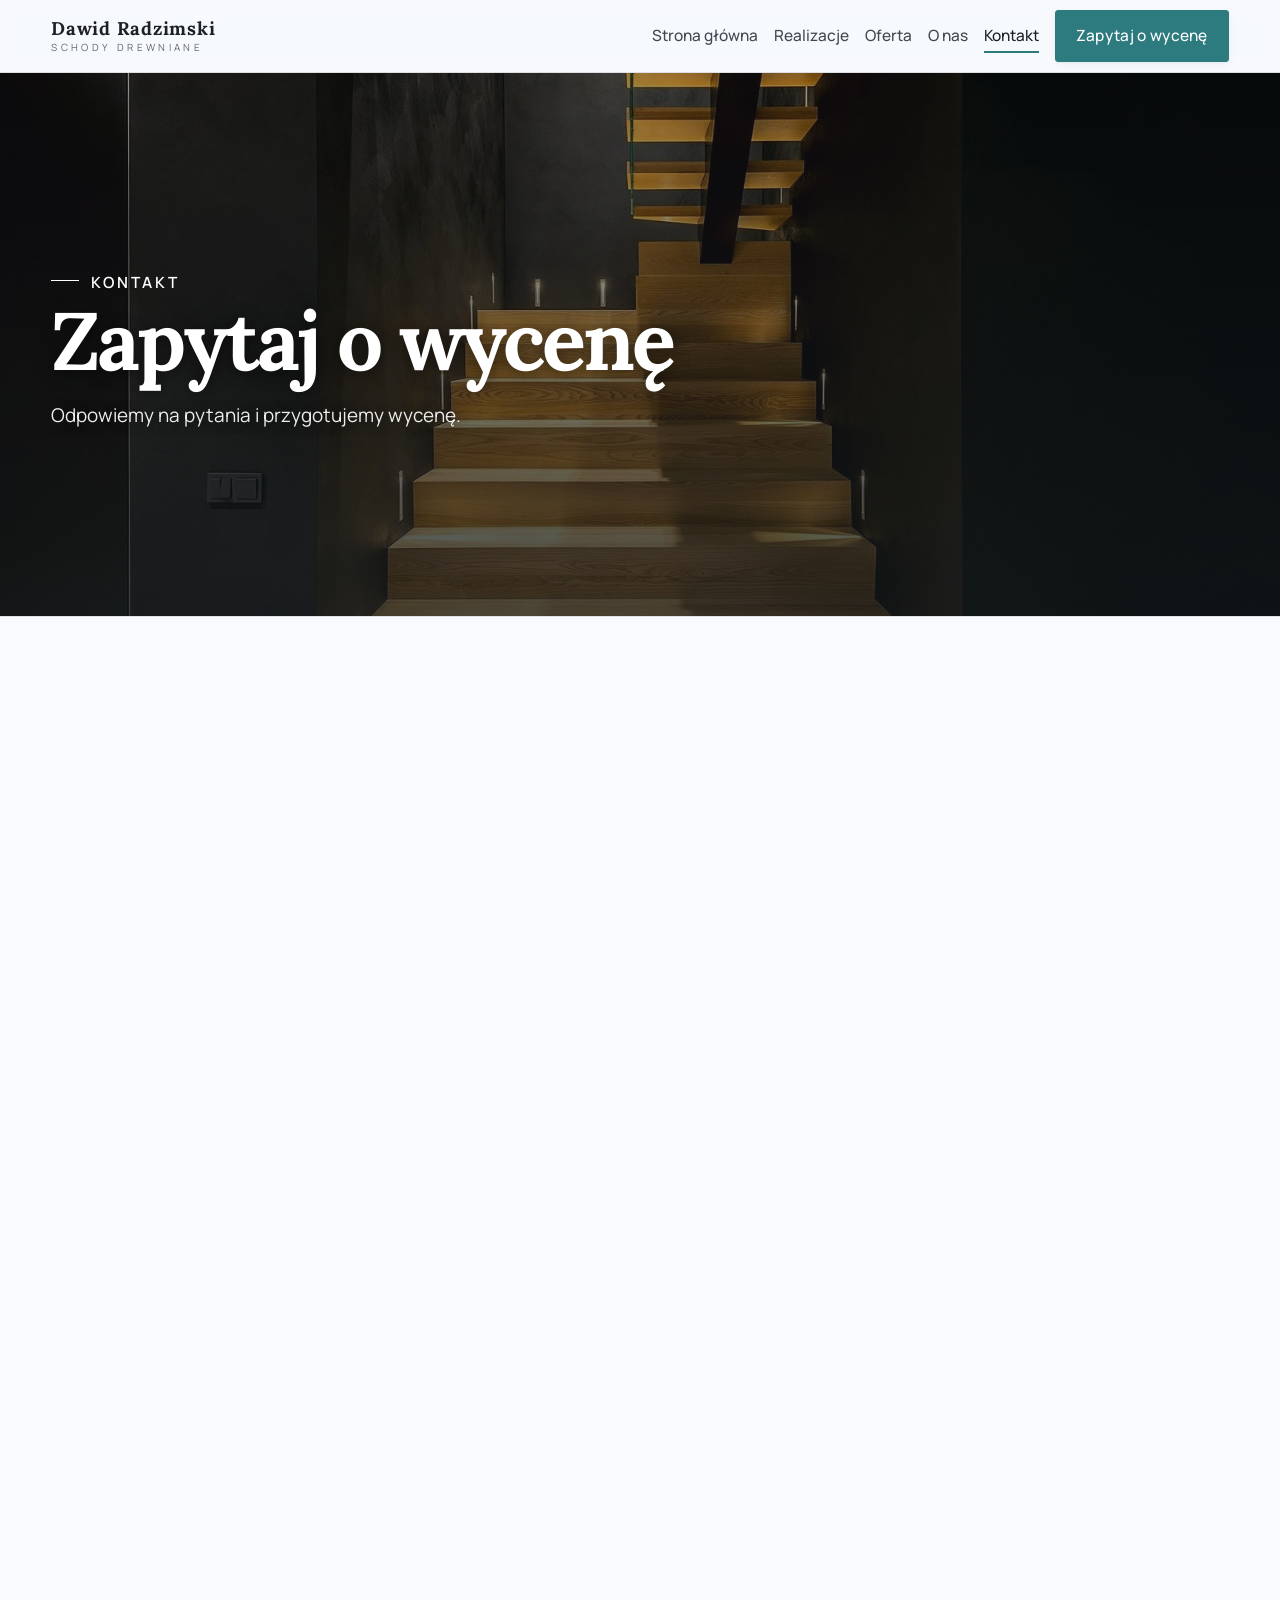
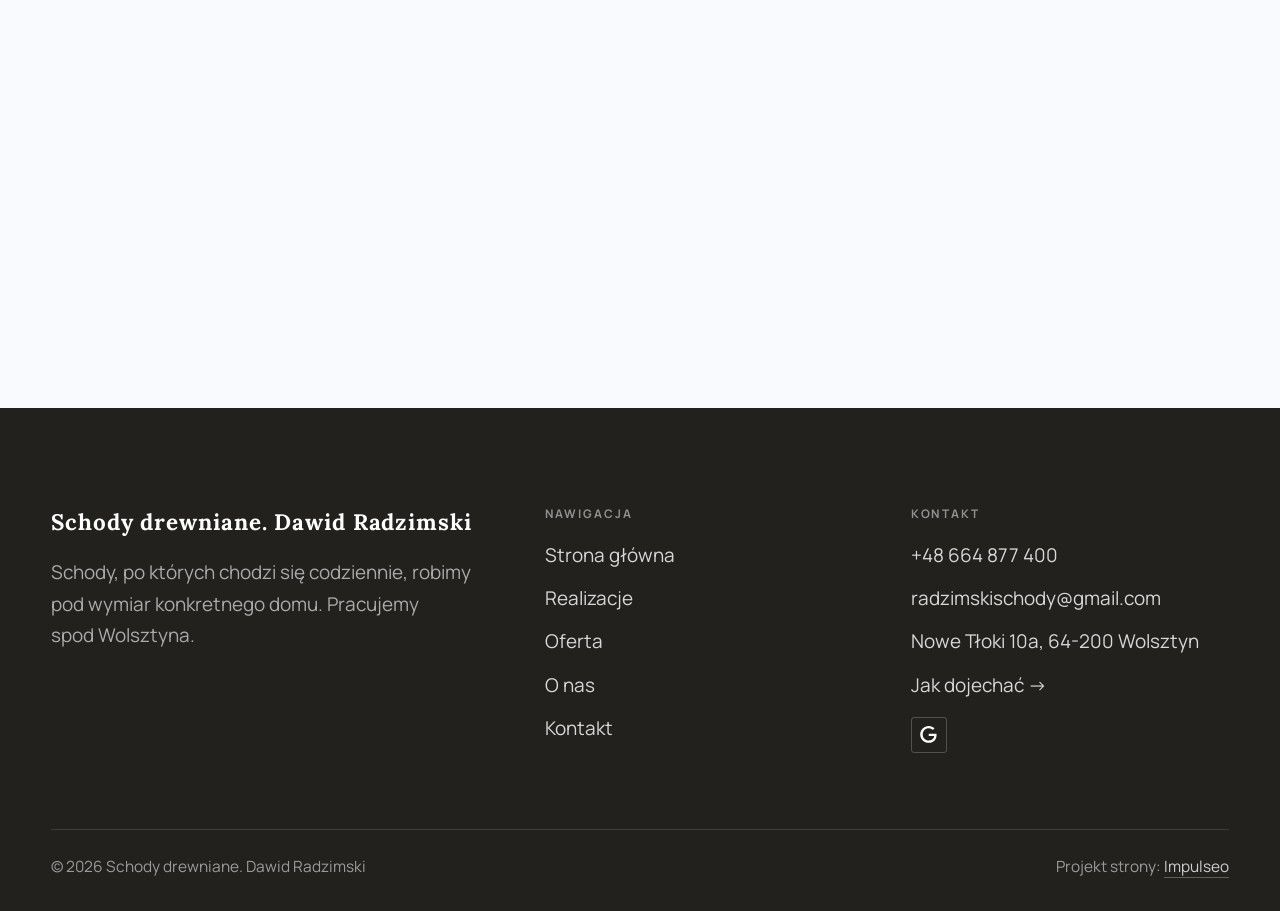
==== kontakt.html @ 31195f79 "Strona demo: schody-drewniane-dawid-radzimski" ====
<!DOCTYPE html>
<html lang="pl">
<head>
<meta charset="UTF-8">
<meta name="viewport" content="width=device-width, initial-scale=1.0">
<title>Kontakt - Schody drewniane. Dawid Radzimski</title>
<meta name="description" content="Kontakt Schody drewniane. Dawid Radzimski - Nowe Tłoki 10a, 64-200 Wolsztyn">
<link rel="canonical" href="https://kris20032.github.io/schody-drewniane-dawid-radzimski/kontakt.html">
<meta name="robots" content="noindex, nofollow">
<meta property="og:type" content="website">
<meta property="og:locale" content="pl_PL">
<meta property="og:site_name" content="Schody drewniane. Dawid Radzimski">
<meta property="og:title" content="Kontakt - Schody drewniane. Dawid Radzimski">
<meta property="og:description" content="Kontakt Schody drewniane. Dawid Radzimski - Nowe Tłoki 10a, 64-200 Wolsztyn">
<meta property="og:url" content="https://kris20032.github.io/schody-drewniane-dawid-radzimski/kontakt.html">
<meta property="og:image" content="https://kris20032.github.io/schody-drewniane-dawid-radzimski/img/og.jpg">
<meta property="og:image:width" content="1200">
<meta property="og:image:height" content="630">
<meta name="twitter:card" content="summary_large_image">
<link rel="preconnect" href="https://fonts.googleapis.com">
<link rel="preconnect" href="https://fonts.gstatic.com" crossorigin>
<link href="https://fonts.googleapis.com/css2?family=Lora:wght@500;600;700&family=Manrope:wght@400;500;600&display=swap" rel="stylesheet">
<link rel="stylesheet" href="assets/styles.css?v=4d0cce31">
</head>
<body>

<header class="nav">
  <div class="wrap nav-inner">
    <a class="brand" href="index.html"><span class="name">Dawid Radzimski</span><span class="sub">Schody drewniane</span></a>
    <nav class="nav-links">
      <a href="index.html">Strona główna</a>
      <a href="realizacje.html">Realizacje</a>
      <a href="oferta.html">Oferta</a>
      <a href="o-nas.html">O nas</a>
      <a href="kontakt.html" class="active" aria-current="page">Kontakt</a>
      <a href="kontakt.html" class="btn btn-accent">Zapytaj o wycenę</a>
    </nav>
    <button class="nav-toggle" aria-label="Menu"><span></span><span></span><span></span></button>
  </div>
</header>

<main>
<section class="pagehead">
  <img src="img/g3.jpg" alt="Schody drewniane. Dawid Radzimski - Zapytaj o wycenę" width="1600" height="1068" decoding="async">
  <div class="wrap">
    <span class="eyebrow">Kontakt</span>
    <h1>Zapytaj o wycenę</h1>
    <p>Odpowiemy na pytania i przygotujemy wycenę.</p>
  </div>
</section>
<section>
  <div class="wrap contact-grid">
    <div class="reveal">
      <span class="eyebrow">Dane kontaktowe</span>
      <h2 style="margin:var(--space-4) 0 var(--space-6)">Schody drewniane. Dawid Radzimski</h2>
      <div class="info-list">
        <div class="info-row"><div class="ic"><svg class="ico-tel" width="16" height="16" viewBox="0 0 24 24" fill="none" aria-hidden="true"><path d="M6.6 10.8a15.5 15.5 0 0 0 6.6 6.6l2.2-2.2a1 1 0 0 1 1-.24 11.4 11.4 0 0 0 3.6.58 1 1 0 0 1 1 1V20a1 1 0 0 1-1 1A17 17 0 0 1 3 4a1 1 0 0 1 1-1h3.5a1 1 0 0 1 1 1c0 1.25.2 2.46.58 3.6a1 1 0 0 1-.25 1l-2.23 2.2Z" fill="currentColor"/></svg></div><div><div class="lbl">Telefon</div><a class="val" href="tel:+48664877400">+48 664 877 400</a></div></div>
        <div class="info-row"><div class="ic"><svg class="ico-mail" width="16" height="16" viewBox="0 0 24 24" fill="none" aria-hidden="true"><rect x="3.2" y="5.5" width="17.6" height="13" rx="1.6" stroke="currentColor" stroke-width="1.6"/><path d="M4 7l8 6 8-6" stroke="currentColor" stroke-width="1.6" stroke-linecap="round" stroke-linejoin="round"/></svg></div><div><div class="lbl">E-mail</div><a class="val" href="mailto:radzimskischody@gmail.com">radzimskischody@gmail.com</a></div></div>
        <div class="info-row"><div class="ic"><svg class="ico-pin" width="16" height="16" viewBox="0 0 24 24" fill="none" aria-hidden="true"><path d="M12 21s7-6.1 7-11.5A7 7 0 0 0 5 9.5C5 14.9 12 21 12 21Z" stroke="currentColor" stroke-width="1.6" fill="none"/><circle cx="12" cy="9.5" r="2.4" fill="currentColor"/></svg></div><div><div class="lbl">Adres</div><div class="val">Nowe Tłoki 10a, 64-200 Wolsztyn</div></div></div>
      </div>
    </div>
    <div class="reveal">
      <form class="form" action="https://formsubmit.co/radzimskischody@gmail.com" method="POST">
        <input type="hidden" name="_subject" value="Zapytanie ze strony Schody drewniane. Dawid Radzimski">
        <input type="hidden" name="_captcha" value="false">
        <input type="hidden" name="_template" value="table">
        <div class="fld"><label for="name">Imię / firma</label><input id="name" name="name" type="text" placeholder="np. Jan Kowalski" required></div>
        <div class="fld"><label for="email">E-mail</label><input id="email" name="email" type="email" placeholder="adres@email.pl" required></div>
        <div class="fld"><label for="phone">Telefon</label><input id="phone" name="phone" type="tel" placeholder="+48 ..."></div>
        <div class="fld"><label for="msg">Czego dotyczy zapytanie?</label><textarea id="msg" name="message" placeholder="Napisz krótko, w czym możemy pomóc" required></textarea></div>
        <button type="submit" class="btn btn-accent" style="width:100%;justify-content:center">Wyślij zapytanie <span class="arr">→</span></button>
        <p class="note">Wiadomość trafi bezpośrednio do nas. Można też zadzwonić: +48 664 877 400.</p>
      </form>
    </div>
  </div>
</section>
<section style="padding-top:0">
  <div class="wrap reveal">
    <iframe class="map" title="Schody drewniane. Dawid Radzimski - Wolsztyn" src="https://maps.google.com/maps?q=52.133854%2C16.1582971&z=15&output=embed" loading="lazy" referrerpolicy="no-referrer-when-downgrade"></iframe>
  </div>
</section>
</main>

<footer>
  <div class="wrap">
    <div class="foot-grid">
      <div class="foot-brand">
        <div class="name">Schody drewniane. Dawid Radzimski</div>
        <p>Schody, po których chodzi się codziennie, robimy pod wymiar konkretnego domu. Pracujemy spod Wolsztyna.</p>
      </div>
      <div class="foot-col">
        <h4>Nawigacja</h4>
        <a href="index.html">Strona główna</a>
        <a href="realizacje.html">Realizacje</a>
        <a href="oferta.html">Oferta</a>
        <a href="o-nas.html">O nas</a>
        <a href="kontakt.html">Kontakt</a>
      </div>
      <div class="foot-col">
        <h4>Kontakt</h4>
        <a href="tel:+48664877400">+48 664 877 400</a>
        <a href="mailto:radzimskischody@gmail.com">radzimskischody@gmail.com</a>
        <p>Nowe Tłoki 10a, 64-200 Wolsztyn</p>
        <a href="https://www.google.com/maps?cid=7790141071055994152" target="_blank" rel="noopener">Jak dojechać →</a>
      <div class="foot-soc">
        <a class="soc" href="https://www.google.com/maps?cid=7790141071055994152" target="_blank" rel="noopener" aria-label="Google - Schody drewniane. Dawid Radzimski"><svg viewBox="0 0 24 24" aria-hidden="true" focusable="false"><path d="M12.48 10.92v3.28h7.84c-.24 1.84-.853 3.187-1.787 4.133-1.147 1.147-2.933 2.4-6.053 2.4-4.827 0-8.6-3.893-8.6-8.72s3.773-8.72 8.6-8.72c2.6 0 4.507 1.027 5.907 2.347l2.307-2.307C18.747 1.44 16.133 0 12.48 0 5.867 0 .307 5.387.307 12s5.56 12 12.173 12c3.573 0 6.267-1.173 8.373-3.36 2.16-2.16 2.84-5.213 2.84-7.667 0-.76-.053-1.467-.173-2.053H12.48z" fill="currentColor"/></svg></a>
      </div>
      </div>
    </div>
    <div class="foot-bot">
      <span>© 2026 Schody drewniane. Dawid Radzimski</span>
      <span>Projekt strony: <a class="foot-credit" href="https://impulseo.pl" target="_blank" rel="noopener">Impulseo</a></span>
    </div>
  </div>
</footer>
<div class="sticky-reserve"><a class="sr-book" href="kontakt.html">Zapytaj o wycenę</a><a class="sr-call" href="tel:+48664877400" aria-label="Zadzwoń"><svg class="ico-tel" width="16" height="16" viewBox="0 0 24 24" fill="none" aria-hidden="true"><path d="M6.6 10.8a15.5 15.5 0 0 0 6.6 6.6l2.2-2.2a1 1 0 0 1 1-.24 11.4 11.4 0 0 0 3.6.58 1 1 0 0 1 1 1V20a1 1 0 0 1-1 1A17 17 0 0 1 3 4a1 1 0 0 1 1-1h3.5a1 1 0 0 1 1 1c0 1.25.2 2.46.58 3.6a1 1 0 0 1-.25 1l-2.23 2.2Z" fill="currentColor"/></svg></a></div>
<div class="demo-wazne" data-do="2026-11-10" data-cykl="3" hidden><svg class="dw-ico" width="13" height="13" viewBox="0 0 24 24" fill="none" aria-hidden="true"><circle cx="12" cy="12" r="8.6" stroke="currentColor" stroke-width="1.8"/><path d="M12 7.2V12l3.3 2" stroke="currentColor" stroke-width="1.8" stroke-linecap="round"/></svg><span class="dw-txt"></span></div>

<script src="assets/main.js"></script>
</body>
</html>
---- assets/styles.css ----
/* ============================================================
   STOLBASZ — premium, architektoniczny B2B fit-out
   Jasna paleta, zero brązu. System wg premium-web-craft.
   Projekt strony: Impulseo (impulseo.pl)
   ============================================================ */

:root{
  /* PALETA — jasna, architektoniczna, chłodna */
  --paper:#F3F1EC;          /* główne tło */
  --paper-2:#E6E3DB;        /* sekcje alternatywne (chłodny jasny szary) */
  --paper-3:#E6E3DB;        /* delikatne wypełnienia */
  --ink:#23211E;            /* tekst główny — chłodny grafit */
  --ink-soft:#43403A;       /* nagłówki drugorzędne */
  --muted:#87837A;          /* tekst poboczny */
  --line:rgba(35,33,30,.12);/* hairline */
  --accent:#8A6B3C;         /* stonowany petrol-slate — jedyny akcent */
  --accent-d:#6E5430;
  --accent-soft:rgba(138,107,60,.10);
  --dark:#23211E;           /* sekcje ciemne (stopka/CTA) */

  /* HOVER ZDJĘĆ — JEDEN standard dla całego silnika (decyzja K. 04.08.2026, artefakt z wariantami).
     AKTUALNE (K.+Szymon 09.08.2026, wybór z artefaktu 6 wariantów): zoom 1.05 przy 1.4s -
     przy tak długim czasie mocniejszy kadr NIE skacze, tylko „oddycha". Poprzedni standard
     (1.02 / .55s z 04.08) odbierany jako dynamiczny i szybki.
     Spoczynek lekko przygaszony, ale TYLKO tam, gdzie jest mysz (@media hover:hover) —
     na telefonie zdjęcia zostają w pełnej jasności. */
  --img-zoom:1.05;                   /* K.+Szymon 09.08: wariant F z artefaktu porównawczego */
  --img-rest:brightness(.95) saturate(.99);
  --img-hot:brightness(1.06) saturate(1.05);
  --img-dur:1.4s;                    /* K.+Szymon 09.08 (wariant F): powoli = elegancko */
  --img-ease:cubic-bezier(.16,.84,.44,1);  /* miękki ogon, efekt „oddychania" */

  /* ODSTĘPY — skala 4/8 */
  --space-1:4px; --space-2:8px; --space-3:12px; --space-4:16px; --space-5:24px;
  --space-6:32px; --space-7:48px; --space-8:64px; --space-9:96px; --space-10:128px;

  /* TYPOGRAFIA — fluid clamp() (skala podbita 16.07.2026: większe, czytelniejsze litery — uwaga Adama) */
  --text-sm:clamp(.9rem,.87rem + .12vw,1rem);
  --text-base:clamp(1.08rem,1.04rem + .18vw,1.2rem);
  --text-lg:clamp(1.24rem,1.15rem + .34vw,1.44rem);
  --text-h3:clamp(1.34rem,1.22rem + .55vw,1.66rem);
  --text-h2:clamp(2.1rem,1.66rem + 2.1vw,3.1rem);
  --text-h1:clamp(2.9rem,2.1rem + 4vw,5.1rem);

  /* PROMIENIE — architektoniczne, raczej ostre */
  --r-sm:3px; --r-md:6px; --r-lg:10px;

  /* RUCH */
  --ease:cubic-bezier(.25,.46,.45,.94); --dur:.24s;

  /* CIENIE — miękkie, warstwowe */
  --sh-sm:0 1px 2px rgba(16,24,32,.04), 0 2px 8px rgba(16,24,32,.05);
  --sh-md:0 2px 6px rgba(16,24,32,.05), 0 12px 28px -8px rgba(16,24,32,.12);
  --sh-lg:0 6px 14px rgba(16,24,32,.07), 0 26px 56px -18px rgba(16,24,32,.22);

  --hairline:1px solid var(--line);

  --font-display:'Lora',serif;
  --font-body:'Manrope',sans-serif;
}

*{box-sizing:border-box;margin:0;padding:0}
html{scroll-behavior:smooth}
body{
  font-family:var(--font-body);
  font-size:var(--text-base);
  line-height:1.65;
  color:var(--ink);
  background:var(--paper);
  -webkit-font-smoothing:antialiased;
  text-rendering:optimizeLegibility;
}
img{max-width:100%;height:auto;display:block}  /* height:auto = width/height z atrybutów trzyma proporcje (TOP#12) */
a{color:inherit;text-decoration:none}

.wrap{width:min(92%,1180px);margin-inline:auto}
section{padding-block:clamp(52px,6.5vw,96px)}

h1,h2,h3{font-family:var(--font-display);font-weight:700;line-height:1.08;letter-spacing:-.02em;color:var(--ink)}
h1{font-size:var(--text-h1);letter-spacing:-.035em}
h2{font-size:var(--text-h2);letter-spacing:-.025em}
h3{font-size:var(--text-h3)}
/* MIARA — długość wiersza. WCAG 2.2 SC 1.4.8: max 80 znaków; Butterick: 45–90.
   68ch daje realnie 72–78 znaków polskiego tekstu, czyli z zapasem pod granicą.
   Wcześniej limit miał TYLKO <p> — <li>, <blockquote> i <dd> nie miały żadnego,
   i to jedyny powód, dla którego 23 bloki na dwóch oddanych stronach jadą po
   83–106 znaków w wierszu (pomiar 07.08.2026, bramka `miara`).
   ⚠️ Listy i definicje ograniczamy TYLKO bez klasy: `ul`/`ol` z klasą to u nas
   układ (siatki kafli, menu), a nie tekst ciągły — tam miarę wyznacza układ. */
/* 60ch, nie 68ch (K. 10.08): po zmianie fontów na węższe kroje (DM Sans i spółka)
   w 68ch mieściło się ~90 znaków - bramka pikselowa słusznie zgłaszała przekroczenie
   granicy 80. Pomiar na żywej przeglądarce: 60ch = 90 znaków, 53ch = ~78 znaków, czyli normę WCAG 1.4.8. */
:root{ --miara:53ch }
p{max-width:min(100%,var(--miara))}
blockquote,
ul:not([class])>li, ol:not([class])>li,
dl:not([class])>dd{max-width:min(100%,var(--miara))}

/* ⚠️ Świadomie BEZ wyjątku `.tile p,.card p,.svc p{max-width:none}`, choć nasuwa się sam:
   te akapity BYŁY już ograniczone (stare `p{max-width:65ch}`), więc „wyjątek" nie odblokowałby
   niczego nowego — tylko ROZLUŹNIŁ stan sprzed zmiany na wszystkich demach naraz.
   `figcaption` żadna z reguł wyżej nie dotyczy, więc też nie potrzebuje zwolnienia. */

/* ŁAMANIE. `balance` wyrównuje długości wierszy w nagłówku, `pretty` pilnuje ostatniego
   wiersza akapitu, żeby nie został w nim jeden wyraz. Obsługiwane od Chrome 117 /
   Safari 17.5; starsze przeglądarki po prostu ignorują tę własność.
   `text-wrap:pretty` nie występowało dotąd ANI RAZ w silniku ani w repo klientów. */
h1,h2,h3,.lead,.lede{text-wrap:balance}
p,li,blockquote,dd{text-wrap:pretty}

.eyebrow{
  font-family:var(--font-body);
  font-size:var(--text-sm);
  font-weight:600;
  letter-spacing:.18em;
  text-transform:uppercase;
  color:var(--accent);
  display:inline-flex;align-items:center;gap:var(--space-3);
}
/* flex:none + margin-top = kreska trzyma się PIERWSZEJ linii. Wcześniej align-items:center
   centrowało ją względem całego bloku i przy zawinięciu (długi kicker typu
   „…WNĘTRZ · LESZNO · OD 2019") druga linia lądowała z brzydkim wcięciem. */
.eyebrow{align-items:flex-start}
.eyebrow>*,.eyebrow{text-wrap:balance}   /* dlugi kicker lamal sie na sierote typu samo „2019" w drugiej linii */
.eyebrow::before{content:"";width:28px;height:1px;background:var(--accent);display:inline-block;flex:none;margin-top:.62em}

.muted{color:var(--muted)}
.lead{font-size:var(--text-lg);line-height:1.55;color:var(--ink-soft);max-width:50ch}

/* ---------- BUTTONS ---------- */
.btn{
  display:inline-flex;align-items:center;gap:var(--space-2);
  font-weight:600;font-size:var(--text-sm);letter-spacing:.02em;
  padding:var(--space-4) var(--space-6);
  border-radius:var(--r-sm);
  transition:transform var(--dur) var(--ease),box-shadow var(--dur) var(--ease),background var(--dur) var(--ease);
  cursor:pointer;border:1px solid transparent;
}
.btn-accent{background:var(--accent);color:#fff;box-shadow:var(--sh-sm)}
.btn-accent:hover{background:var(--accent-d);transform:translateY(-2px);box-shadow:var(--sh-md)}
.btn-accent:active{transform:translateY(0);box-shadow:var(--sh-sm)}
.btn-ghost{background:transparent;color:var(--ink);border-color:var(--line)}
.btn-ghost:hover{border-color:var(--accent);color:var(--accent);transform:translateY(-2px)}
.btn-light{background:#fff;color:var(--ink);box-shadow:var(--sh-sm)}
.btn-light:hover{transform:translateY(-2px);box-shadow:var(--sh-md)}
.btn .arr{transition:transform var(--dur) var(--ease)}
.btn:hover .arr{transform:translateX(4px)}

/* ---------- NAV ---------- */
.nav{
  position:sticky;top:0;z-index:50;
  background:color-mix(in srgb,var(--paper) 88%,transparent);
  backdrop-filter:saturate(140%) blur(10px);
  border-bottom:var(--hairline);
}
.nav-inner{display:flex;align-items:center;justify-content:space-between;gap:var(--space-5);height:72px}
/* ANTY-NACHODZENIE (K. 05.08.2026): długa nazwa firmy + przycisk z pełnym numerem nie mieściły się w pasku
   i flex ściskał linki PONIŻEJ ich treści - "Kontakt" wchodził na ramkę "Zadzwoń +48 ...". Teraz ustępuje
   nazwa marki (skrót wielokropkiem), a menu i przycisk nigdy się nie kurczą ani nie zachodzą na siebie. */
.brand{display:flex;flex-direction:column;line-height:1;min-width:0;flex:0 1 auto}
.brand .name{font-family:var(--font-display);font-weight:800;font-size:1.35rem;letter-spacing:.04em;white-space:nowrap;overflow:hidden;text-overflow:ellipsis}
.brand .sub{font-size:.62rem;letter-spacing:.34em;text-transform:uppercase;color:var(--muted);margin-top:5px;white-space:nowrap;overflow:hidden;text-overflow:ellipsis}
.nav-links{display:flex;align-items:center;gap:var(--space-6);flex:0 0 auto}
.nav-links a{font-size:var(--text-sm);font-weight:500;color:var(--ink-soft);position:relative;padding-block:4px;white-space:nowrap;transition:color var(--dur) var(--ease)}
.nav-links a::after{content:"";position:absolute;left:0;bottom:0;width:0;height:1.5px;background:var(--accent);transition:width var(--dur) var(--ease)}
.nav-links a:hover,.nav-links a.active{color:var(--ink)}
.nav-links a:hover::after,.nav-links a.active::after{width:100%}
.nav-links .btn{padding:var(--space-2) var(--space-5)}
/* przyciski w nav: właściwy kolor (przebij .nav-links a) + bez podkreślenia */
.nav-links a.btn-accent{color:#fff}
.nav-links a.btn-ghost,.nav-links a.btn-light{color:var(--ink)}
/* CTA w pasku: NIE podkreślenie spod linków menu, ale ten sam przelatujący błysk,
   co na wszystkich innych przyciskach (zgłoszenie K. 13.08.2026 - „na hero jest efekt
   światła przechodzącego przez przycisk, na navbarze go nie ma, a mają być identyczne").
   Reguła `.nav-links a::after` jest silniejsza od `.btn::after`, więc trzeba jej
   geometrię wyzerować i wpisać połysk z nazwy - samo `display:none` gasiło efekt. */
.nav-links a.btn::after{
  display:block;content:"";position:absolute;inset:0;z-index:-1;pointer-events:none;
  width:auto;height:auto;border-radius:inherit;   /* kasuje geometrię podkreślenia (width:0;height:1.5px) */
  background:linear-gradient(100deg,transparent 32%,rgba(255,255,255,.20) 50%,transparent 68%);
  translate:-120% 0}
@media (prefers-reduced-motion:no-preference){
  .nav-links a.btn:hover::after{translate:120% 0;transition:translate .75s var(--mt-ease,cubic-bezier(.16,.84,.44,1))}
}
.nav-toggle{display:none;background:none;border:none;cursor:pointer;flex-direction:column;gap:5px;padding:8px}
.nav-toggle span{width:24px;height:2px;background:var(--ink);transition:var(--dur)}
/* Ciasny zakres MIĘDZY menu mobilnym a pełnym pulpitem: zbijamy odstępy i nazwę marki,
   żeby wszystko zmieściło się naturalnie, zanim w ogóle dojdzie do skracania wielokropkiem. */
@media(max-width:1280px) and (min-width:921px){
  .nav-links{gap:var(--space-4)}
  .nav-links .btn{padding:var(--space-2) var(--space-4)}
  .brand .name{font-size:1.15rem}
}

/* ---------- HERO (split) ---------- */
.hero{position:relative;overflow:hidden;border-bottom:var(--hairline)}
.hero-grid{display:grid;grid-template-columns:1.05fr .95fr;gap:clamp(24px,4vw,60px);align-items:center;
  padding-block:clamp(36px,4.5vw,64px)}
.hero-copy .eyebrow{margin-bottom:var(--space-5)}
.hero-copy h1{margin-bottom:var(--space-5)}
.hero-copy .lead{margin-bottom:var(--space-7)}
.hero-actions{display:flex;flex-wrap:wrap;gap:var(--space-4)}
.hero-art{position:relative;aspect-ratio:4/3;border-radius:var(--r-lg);overflow:hidden;box-shadow:var(--sh-lg)}
.hero-art img{width:100%;height:100%;object-fit:cover}
.hero-art::after{content:"";position:absolute;inset:0;background:linear-gradient(180deg,transparent 55%,rgba(18,24,28,.28))}
.hero-badge{position:absolute;left:var(--space-5);bottom:var(--space-5);z-index:2;
  background:rgba(252,252,251,.94);backdrop-filter:blur(4px);
  border-radius:var(--r-md);padding:var(--space-4) var(--space-5);box-shadow:var(--sh-md);max-width:78%}
.hero-badge strong{display:block;font-family:var(--font-display);font-size:1rem;letter-spacing:-.01em}
.hero-badge span{font-size:var(--text-sm);color:var(--muted)}

/* ---------- HERO duży / kinowy (strona główna) ---------- */
.hero-cine{position:relative;min-height:clamp(560px,82vh,840px);min-height:clamp(560px,82svh,840px);display:flex;align-items:center;overflow:hidden;border-bottom:var(--hairline)}
.hero-cine>img{position:absolute;inset:0;width:100%;height:100%;object-fit:cover;z-index:0}
.hero-cine::after{content:"";position:absolute;inset:0;z-index:1;
  background:linear-gradient(95deg,rgba(13,18,23,.86) 0%,rgba(13,18,23,.64) 32%,rgba(13,18,23,.24) 62%,rgba(13,18,23,.04) 100%)}
.hero-cine .wrap{position:relative;z-index:2;padding-block:var(--space-8)}
.hero-cine .hero-copy{max-width:660px}
.hero-cine .eyebrow{color:#fff;margin-bottom:var(--space-5)}
.hero-cine .eyebrow::before{background:#fff}
.hero-cine h1{color:#fff;margin-bottom:var(--space-5);font-size:clamp(2.9rem,2rem + 4.4vw,5.2rem);text-wrap:balance}
.hero-cine .lead{color:rgba(255,255,255,.92);max-width:48ch;margin-bottom:var(--space-7)}
.hero-cine .hero-actions{display:flex;flex-wrap:wrap;gap:var(--space-4)}
/* NISKIE OKNO (laptop z dokiem i paskami przeglądarki ma ~700-780 px wysokości widoku):
   H1 do 5.2rem + długi lead nie mieściły się i przyciski wypadały POD krawędź ekranu -
   klient widział stronę bez ani jednego CTA. Skalujemy w dół, zamiast przycinać treść. */
@media(min-width:821px) and (max-height:820px){
  .hero-cine{min-height:clamp(520px,94svh,780px)}
  .hero-cine .wrap{padding-block:var(--space-6)}
  .hero-cine h1{font-size:clamp(2.2rem,1.5rem + 2.6vw,3.6rem);margin-bottom:var(--space-4)}
  .hero-cine .eyebrow{margin-bottom:var(--space-4)}
  .hero-cine .lead{margin-bottom:var(--space-5);max-width:44ch}
}
@media(max-width:680px){
  .hero-cine{min-height:clamp(520px,76vh,640px);min-height:clamp(520px,76svh,640px);align-items:flex-end}
  .hero-cine::after{background:linear-gradient(0deg,rgba(13,18,23,.9) 6%,rgba(13,18,23,.45) 55%,rgba(13,18,23,.25) 100%)}
  .hero-cine .wrap{padding-bottom:var(--space-9)}
  /* TELEFON (~90% oglądających): lead potrafił zająć 8 linii i zepchnąć CTA poza pierwszy ekran.
     Zwężamy interlinię i skalę - treści nie ucinamy, bo to ona sprzedaje. */
  .hero-cine .lead{font-size:.98rem;line-height:1.5;margin-bottom:var(--space-5)}
  .hero-cine .eyebrow{font-size:.72rem;letter-spacing:.13em;margin-bottom:var(--space-4)}
  .hero-cine .eyebrow::before{width:20px}
  .hero-cine h1{margin-bottom:var(--space-4)}
}

/* full-bleed hero variant (podstrony) */
.pagehead{position:relative;min-height:46vh;min-height:46svh;display:flex;align-items:flex-end;overflow:hidden;border-bottom:var(--hairline)}
.pagehead img{position:absolute;inset:0;width:100%;height:100%;object-fit:cover}
/* 10.08.2026 (decyzja K.): mocniejsze przyciemnienie + cień pod tekstem. Bramka mierzyła na
   nagłówkach podstron 3,38-3,43:1 przy wymaganych 4,5 — jasne zdjęcie (hala, śnieg, niebo)
   podchodziło pod biały tekst. Zdjęcia klientów są różne, więc kontrast musi dawać WARSTWA,
   a nie szczęśliwy dobór kadru. */
.pagehead::after{content:"";position:absolute;inset:0;background:linear-gradient(180deg,rgba(18,24,28,.40),rgba(18,24,28,.76))}
.pagehead .wrap{position:relative;z-index:2;padding-block:var(--space-9);color:#fff}
.pagehead h1{color:#fff;max-width:18ch;text-shadow:0 2px 16px rgba(0,0,0,.55)}
.pagehead .eyebrow{color:#fff}
.pagehead .eyebrow::before{background:#fff}
.pagehead p{color:rgba(255,255,255,.92);margin-top:var(--space-4);max-width:54ch;text-shadow:0 1px 12px rgba(0,0,0,.5)}

/* ---------- STRIP (pasek skrótów / liczby) ---------- */
.strip{background:var(--dark);color:#fff}
/* PASEK HASEŁ — standard 04.08.2026 (decyzja K.): 5 haseł w JEDNYM rzędzie, tekst WYŚRODKOWANY,
   węższe marginesy boczne niż reszta strony (pasek ma iść szerzej), równe wysokości kolumn. */
.strip .wrap{width:min(96%,1440px);display:grid;grid-template-columns:repeat(5,1fr);
  gap:var(--space-5);padding-block:var(--space-7);align-items:stretch}
.strip .item .k{font-family:var(--font-display);font-size:clamp(1.05rem,.82rem + .85vw,1.55rem);
  font-weight:800;letter-spacing:-.02em;color:#fff;line-height:1.18;text-wrap:balance}
.strip .item .v{font-size:var(--text-sm);color:rgba(255,255,255,.66);margin-top:var(--space-2);line-height:1.4}
.strip .item{border-left:2px solid var(--accent);padding-inline:var(--space-4);
  text-align:center;display:flex;flex-direction:column;justify-content:center}
/* liczba kolumn = liczba haseł, żeby ostatnie nie zostawało samo w drugim rzędzie.
   Klasę n-N nadaje multipage.py; domyślnie (bez klasy) pasek jest 5-kolumnowy. */
.strip.n-2 .wrap{grid-template-columns:repeat(2,1fr)}
.strip.n-3 .wrap{grid-template-columns:repeat(3,1fr)}
.strip.n-4 .wrap{grid-template-columns:repeat(4,1fr);gap:var(--space-6)}
.strip.n-4 .item .k{font-size:clamp(1.3rem,1rem + 1.1vw,2rem)}
.strip.n-6 .wrap{grid-template-columns:repeat(6,1fr);gap:var(--space-4)}
.strip.n-6 .item .k{font-size:clamp(.98rem,.8rem + .7vw,1.35rem)}
/* równe łamanie: zamiast "długa linia + jedno słowo" obie linie zbliżonej długości */
.strip .item .k{text-wrap:balance}

/* ---------- SECTION HEAD ---------- */
.head{max-width:48rem;margin-bottom:var(--space-8)}
.head.center{margin-inline:auto;text-align:center}
.head .eyebrow{margin-bottom:var(--space-4)}
.head h2{margin-bottom:var(--space-4)}
.head p{color:var(--muted);font-size:var(--text-lg);line-height:1.55}
.head.center p{margin-inline:auto}

/* ---------- INTRO SPLIT ---------- */
.split{display:grid;grid-template-columns:.92fr 1.08fr;gap:clamp(28px,5vw,80px);align-items:center}
.split.rev{grid-template-columns:1.08fr .92fr}
.split.rev .split-art{order:-1}
.split-art{position:relative;aspect-ratio:5/4;border-radius:var(--r-lg);overflow:hidden;box-shadow:var(--sh-lg)}
.split-art img{width:100%;height:100%;object-fit:cover}
.split-copy h2{margin-bottom:var(--space-5)}
.split-copy p+p{margin-top:var(--space-4)}
.split-copy .btn{margin-top:var(--space-6)}

/* ---------- SERVICES (zakres) ---------- */
.svc-grid{display:grid;grid-template-columns:repeat(auto-fit,minmax(280px,1fr));gap:var(--space-5)}
.svc{background:#fff;border:var(--hairline);border-radius:var(--r-md);padding:var(--space-7) var(--space-6);
  transition:transform var(--dur) var(--ease),box-shadow var(--dur) var(--ease),border-color var(--dur) var(--ease);
  position:relative;overflow:hidden}
.svc::before{content:"";position:absolute;left:0;top:0;width:3px;height:0;background:var(--accent);transition:height var(--dur) var(--ease)}
.svc:hover{transform:translateY(-4px);box-shadow:var(--sh-md);border-color:transparent}
.svc:hover::before{height:100%}
.svc .ic{font-family:var(--font-display);font-size:.8rem;font-weight:700;letter-spacing:.12em;color:var(--accent);margin-bottom:var(--space-4)}
.svc h3{margin-bottom:var(--space-3);font-size:1.22rem}
.svc p{color:var(--muted);font-size:var(--text-base);line-height:1.6}

/* big detailed service rows */
.svc-row{display:grid;grid-template-columns:.8fr 1.2fr;gap:clamp(20px,4vw,60px);align-items:center;padding-block:var(--space-8)}
.svc-row+.svc-row{border-top:var(--hairline)}
.svc-row.rev{grid-template-columns:1.2fr .8fr}
/* Naprzemienny układ wierszy oferty: co drugi wiersz ma zdjęcie po PRAWEJ.
   Było `order:-1` — martwy kod, bo zdjęcie i tak jest pierwszym dzieckiem w HTML,
   więc wszystkie wiersze wyglądały identycznie (zdjęcie zawsze z lewej), a `rev`
   zmieniało tylko szerokość kolumn. Znalezione 29.07.2026 przy różnicowaniu kierunków
   animacji (pomiar pozycji: art.mid 390/502 przy row.mid 756 — zawsze lewa strona). */
.svc-row.rev .svc-row-art{order:2}
.svc-row-art{aspect-ratio:4/3;border-radius:var(--r-md);overflow:hidden;box-shadow:var(--sh-md)}
.svc-row-art img{width:100%;height:100%;object-fit:cover}
.svc-row h3{font-size:1.5rem;margin-bottom:var(--space-4)}
.svc-row .num{font-family:var(--font-display);font-size:.85rem;font-weight:700;letter-spacing:.14em;color:var(--accent);display:block;margin-bottom:var(--space-3)}
.svc-row ul{list-style:none;margin-top:var(--space-4);display:flex;flex-direction:column;gap:var(--space-2)}
.svc-row li{position:relative;padding-left:var(--space-5);color:var(--muted);font-size:var(--text-base)}
.svc-row li::before{content:"";position:absolute;left:0;top:.62em;width:8px;height:1px;background:var(--accent)}

/* ---------- GALLERY (realizacje) ---------- */
.gallery{display:grid;grid-template-columns:repeat(12,1fr);gap:var(--space-4);grid-auto-rows:200px}
/* GALERIA MASONRY — pionowe zdjęcia (portrety beauty/wellness) bez przycinania: kolumny, height auto */
.gallery-masonry{column-count:3;column-gap:var(--space-4)}
@media(max-width:900px){.gallery-masonry{column-count:2}}
@media(max-width:560px){.gallery-masonry{column-count:1}}
.gallery-masonry .m-tile{break-inside:avoid;margin:0 0 var(--space-4);padding:0;position:relative;overflow:hidden;border-radius:var(--r-md);border:1px solid var(--line)}
.gallery-masonry .m-tile img{width:100%;height:auto;display:block}
.gallery-masonry .m-tile .cap{position:absolute;left:0;right:0;bottom:0;padding:var(--space-4);color:#fff;background:linear-gradient(0deg,rgba(0,0,0,.55),transparent);font-size:var(--text-sm)}
.gallery-masonry .m-tile .cap small{display:block;font-weight:400;opacity:.78;letter-spacing:.04em;text-transform:uppercase;font-size:.66rem;margin-top:3px}
.tile{position:relative;overflow:hidden;border-radius:var(--r-md);box-shadow:var(--sh-sm);
  transition:transform var(--dur) var(--ease),box-shadow var(--dur) var(--ease)}
.tile img{width:100%;height:100%;object-fit:cover;
  transition:transform var(--img-dur) var(--img-ease),filter var(--img-dur) var(--img-ease)}
.tile:hover{box-shadow:var(--sh-md)}
.tile .cap{position:absolute;left:0;right:0;bottom:0;padding:var(--space-5) var(--space-4) var(--space-4);
  /* mocniejszy spad + cien pod tekstem: na JASNYCH zdjeciach klienta (biale fronty, sciany)
     slaby gradient dawal kontrast ~1.5:1 zamiast wymaganych 3.6:1 (bramka wygladu, 10.08.2026) */
  background:linear-gradient(transparent 10%,rgba(18,24,28,.55) 40%,rgba(18,24,28,.88) 68%,rgba(18,24,28,.99));color:#fff;
  text-shadow:0 1px 2px rgba(0,0,0,.85),0 2px 10px rgba(0,0,0,.55);
  font-size:var(--text-sm);font-weight:600;letter-spacing:.01em;
  opacity:0;transform:translateY(8px);transition:var(--dur) var(--ease)}
.tile:hover .cap{opacity:1;transform:translateY(0)}
.tile .cap small{display:block;font-weight:400;opacity:.78;letter-spacing:.04em;text-transform:uppercase;font-size:.66rem;margin-top:3px}
/* bento spans */
.t-wide{grid-column:span 6}
.t-tall{grid-column:span 6;grid-row:span 2}
.t-std{grid-column:span 6}
.t-third{grid-column:span 4}
.t-two3{grid-column:span 8}

/* ---------- TRUST / WIARYGODNOŚĆ ---------- */
.trust{background:var(--paper-2)}
.trust-grid{display:grid;grid-template-columns:repeat(auto-fit,minmax(240px,1fr));gap:var(--space-5);margin-top:var(--space-7)}
.trust-card{background:#fff;border-radius:var(--r-md);padding:var(--space-7) var(--space-6);box-shadow:var(--sh-sm);border-top:3px solid var(--accent)}
.trust-card .big{font-family:var(--font-display);font-size:clamp(1.8rem,1.3rem + 1.6vw,2.6rem);font-weight:800;letter-spacing:-.02em;color:var(--ink);line-height:1}
.trust-card h3{font-size:1.12rem;margin:var(--space-3) 0 var(--space-2)}
.trust-card p{color:var(--muted);font-size:var(--text-base);line-height:1.55}

/* ---------- CTA band ---------- */
.cta{background:var(--dark);color:#fff;position:relative;overflow:hidden}
/* telefon w CTA: na ciemnym tle biały (domyślnie), rodziny z JASNYM tłem CTA
   nadpisują to u siebie - wcześniej kolor siedział w stylu inline i wygrywał z rodziną. */
.cta .btn-ghost-cta{color:#fff;border-color:rgba(255,255,255,.3)}
.cta .wrap{display:grid;grid-template-columns:1.4fr .6fr;gap:var(--space-7);align-items:center;position:relative;z-index:2}
.cta h2{color:#fff;max-width:20ch}
.cta p{color:rgba(255,255,255,.74);margin-top:var(--space-4)}
.cta-actions{display:flex;flex-direction:column;gap:var(--space-3);align-items:flex-start}
.cta::before{content:"";position:absolute;right:-80px;top:-80px;width:360px;height:360px;border-radius:50%;
  background:radial-gradient(circle,var(--accent-soft),transparent 70%)}

/* ---------- CONTACT ---------- */
.contact-grid{display:grid;grid-template-columns:.85fr 1.15fr;gap:clamp(28px,4vw,56px);align-items:start}
.info-list{display:flex;flex-direction:column;gap:var(--space-2)}
.info-row{display:flex;gap:var(--space-4);align-items:flex-start;padding-block:var(--space-4);border-bottom:var(--hairline)}
.info-row .ic{flex:none;width:42px;height:42px;display:grid;place-items:center;border-radius:50%;
  background:var(--accent-soft);color:var(--accent);font-size:1.05rem}
.info-row .lbl{font-size:.72rem;letter-spacing:.14em;text-transform:uppercase;color:var(--muted)}
.info-row .val{font-weight:600;font-size:var(--text-base);margin-top:2px}
.info-row a.val:hover{color:var(--accent)}
.map{border:none;border-radius:var(--r-lg);box-shadow:var(--sh-md);width:100%;height:100%;min-height:380px;filter:grayscale(.2) contrast(1.02)}
.form{background:#fff;border:var(--hairline);border-radius:var(--r-lg);padding:clamp(24px,3vw,40px);box-shadow:var(--sh-sm)}
.form .fld{margin-bottom:var(--space-5)}
.form label{display:block;font-size:var(--text-sm);font-weight:600;margin-bottom:var(--space-2)}
.form input,.form textarea{width:100%;font-family:inherit;font-size:var(--text-base);color:var(--ink);
  padding:var(--space-4);border:var(--hairline);border-radius:var(--r-sm);background:var(--paper);transition:border-color var(--dur)}
.form input:focus,.form textarea:focus{outline:none;border-color:var(--accent);background:#fff}
.form textarea{resize:vertical;min-height:120px}
.form .note{font-size:var(--text-sm);color:var(--muted);margin-top:var(--space-3)}

/* ---------- FOOTER ---------- */
footer{background:var(--dark);color:#fff;padding-block:var(--space-9) var(--space-6)}
.foot-grid{display:grid;grid-template-columns:1.4fr 1fr 1fr;gap:var(--space-7);margin-bottom:var(--space-8)}
.foot-brand .name{font-family:var(--font-display);font-weight:800;font-size:1.4rem;letter-spacing:.04em}
.foot-brand p{color:rgba(255,255,255,.62);margin-top:var(--space-4);font-size:var(--text-base);max-width:38ch}
.foot-col h4{font-size:.74rem;letter-spacing:.16em;text-transform:uppercase;color:rgba(255,255,255,.5);margin-bottom:var(--space-4)}
.foot-col a,.foot-col p{display:block;color:rgba(255,255,255,.82);font-size:var(--text-base);margin-bottom:var(--space-3)}
.foot-col a:hover{color:#fff}
.foot-bot{border-top:1px solid rgba(255,255,255,.12);padding-top:var(--space-5);display:flex;justify-content:space-between;flex-wrap:wrap;gap:var(--space-3);
  font-size:var(--text-sm);color:rgba(255,255,255,.55)}
.foot-bot a:hover{color:#fff}
/* Podpis w stopce = klikalny link do impulseo.pl (31.07.2026). Ma być WIDOCZNIE klikalny,
   ale nie krzyczeć - stąd sam kolor jaśniejszy + delikatne podkreślenie na najeździe. */
.foot-bot a.foot-credit{color:rgba(255,255,255,.78);text-decoration:none;border-bottom:1px solid rgba(255,255,255,.28)}
.foot-bot a.foot-credit:hover{color:#fff;border-bottom-color:#fff}

/* ---------- REVEAL ---------- */
.reveal{opacity:0;transform:translateY(22px);transition:opacity .6s var(--ease),transform .6s var(--ease)}
.reveal.in{opacity:1;transform:none}

/* ---------- RESPONSIVE ---------- */
@media(max-width:920px){
  .hero-grid,.split,.split.rev,.svc-row,.svc-row.rev,.cta .wrap,.contact-grid,.foot-grid{grid-template-columns:1fr}
  .split.rev .split-art,.svc-row.rev .svc-row-art{order:0}
  .hero-art{aspect-ratio:16/10;max-height:420px}
  .strip .wrap,.strip.n-2 .wrap,.strip.n-3 .wrap,.strip.n-4 .wrap,.strip.n-6 .wrap{grid-template-columns:repeat(2,1fr);gap:var(--space-6)}
  .strip .item .k,.strip.n-6 .item .k{font-size:clamp(1.3rem,1.1rem + 1vw,2rem)}
  .gallery{grid-auto-rows:180px}
  .t-wide,.t-tall,.t-std,.t-third,.t-two3{grid-column:span 6}
  .t-tall{grid-row:span 1}
  .cta-actions{flex-direction:row;flex-wrap:wrap}
  .foot-grid{gap:var(--space-6)}
}
@media(max-width:680px){
  .nav-links{position:fixed;inset:72px 0 auto 0;background:var(--paper);flex-direction:column;align-items:stretch;
    gap:0;padding:var(--space-4) 6%;border-bottom:var(--hairline);box-shadow:var(--sh-md);
    transform:translateY(-120%);transition:transform var(--dur) var(--ease)}
  .nav-links.open{transform:translateY(0)}
  .nav-links a{padding-block:var(--space-4);border-bottom:var(--hairline)}
  .nav-links .btn{margin-top:var(--space-3);justify-content:center}
  .nav-toggle{display:flex}
  .strip .wrap,.strip.n-2 .wrap,.strip.n-3 .wrap,.strip.n-4 .wrap,.strip.n-6 .wrap{grid-template-columns:1fr}
  .gallery{grid-template-columns:repeat(6,1fr)}
  .foot-grid{grid-template-columns:1fr}
}
@media(prefers-reduced-motion:reduce){
  /* audyt 09.08 TOP#14: samo skrócenie duration przy animacji INFINITE = stroboskop
     (pętla .01ms miga ekranem); iteration-count:1 gasi pętlę naprawdę. Pseudoelementy
     też - tła hero (gastro/studio) animują ::before/img, blanket na * ich nie łapał. */
  *,*::before,*::after{animation-duration:.01ms!important;animation-iteration-count:1!important;animation-delay:0s!important;transition:none!important}
  .reveal{opacity:1!important;transform:none!important}
  html{scroll-behavior:auto}
}

/* ============================================================
   PREMIUM LAYER — destylat deep-researchu branż (anty-AI, spokój).
   Zmienne STOLBASZ (--accent/--ink/--paper/--line/--dark). Ruch ledwo
   zauważalny, krzywa cubic-bezier(.16,.84,.44,1); prefers-reduced-motion
   pokryte blanketem wyżej. Karty hairline zamiast cieni = #1 sygnał „nie-AI".
   ============================================================ */

/* więcej oddechu między sekcjami (liderzy: 110-130px) */
section{padding-block:clamp(64px,8vw,128px)}

/* 1) Aksamitny reveal — dłuższa, miękka krzywa zamiast „skoku" */
.reveal{transition:opacity .9s cubic-bezier(.16,.84,.44,1),transform .9s cubic-bezier(.16,.84,.44,1);will-change:opacity,transform}
/* stagger TYLKO w galerii (tam pozycja = porządek dzieci) */
.gallery .reveal:nth-child(2){transition-delay:.07s}
.gallery .reveal:nth-child(3){transition-delay:.14s}
.gallery .reveal:nth-child(4){transition-delay:.21s}
.gallery .reveal:nth-child(5){transition-delay:.28s}
.gallery .reveal:nth-child(6){transition-delay:.35s}

/* 2) Hero STATYCZNY na .hero-cine — Ken Burns CAŁKIEM WYŁĄCZONY 26.06 (3. zgłoszenie Szymona).
   GENEZA: animowanie scale na <img> hero z teksturami (cegły/framugi) re-samplinguje obraz
   klatka po klatce → na części ekranów drobne drganie/shimmer = „heroshot się trzęsie".
   translateY usunięto wcześniej, scale-only + will-change/GPU NIE wystarczyły do GWARANCJI gładkości.
   Krzysztof zażądał pewności („make sure, że błąd się nie pojawi") > efekt. Zero animacji = 0% drgania.
   Delikatny zoom zostaje TYLKO w pełnoekranowych hero gastro/studio (hg-bg/hs-bg — tło, inny
   mechanizm, chwalone, nigdy nie zgłaszane). NIE wracać do KB na .hero-cine bez realnego testu
   na sprzęcie klienta — to ryzyko regresji „trzęsienia”. */
/* BEZPIECZNY "wow" na hero = jednorazowy FADE-IN (opacity), nie zoom.
   opacity nie dotyka bitmapy → gładkie na KAŻDYM zdjęciu/ekranie/GPU, zero ryzyka migotania.
   Geometryczny ruch (scale/translate) na .hero-cine jest ZAKAZANY (bramka pilnuje). */
@keyframes heroFade{from{opacity:0}to{opacity:1}}
.hero-cine>img{transform:none;animation:heroFade 1.1s ease-out both}

/* 3) Akcentowy hairline pod nagłówkiem sekcji, który „rysuje się" przy wejściu */
.head h2{position:relative;padding-bottom:18px}
.head h2::after{content:"";position:absolute;left:0;bottom:0;height:1px;width:0;background:var(--accent);transition:width 1s cubic-bezier(.16,.84,.44,1) .15s}
.head.center h2::after{left:50%;transform:translateX(-50%)}
.head.reveal.in h2::after,.head.center.reveal.in h2::after{width:54px}

/* 4) Karty HAIRLINE zamiast cieni/zaokrągleń (najmocniejszy anty-AI detal) */
.svc{background:transparent;border:1px solid var(--line);border-radius:var(--r-sm);box-shadow:none}
.svc:hover{box-shadow:none;border-color:var(--accent);transform:translateY(-3px)}
.trust-card{background:transparent;box-shadow:none;border:1px solid var(--line);border-top:2px solid var(--accent);border-radius:var(--r-sm)}
.tile{box-shadow:none;border-radius:var(--r-sm)}
.tile:hover{box-shadow:none}

/* 5) Sticky-nav kondensuje się po przewinięciu (sygnał dopracowania) */
.nav{transition:box-shadow .4s ease,background .4s ease}
.nav.is-stuck{box-shadow:0 1px 0 var(--line),0 14px 30px -24px rgba(0,0,0,.45)}
.nav-inner{transition:height .35s var(--ease)}
.nav.is-stuck .nav-inner{height:60px}

/* 6) MANIFESTO — pełnoekranowy cytat-bohater (zastępuje generyczne „Dlaczego my") */
.manifesto{background:var(--paper-2);text-align:center}
.manifesto .wrap{max-width:60rem}
.manifesto p{font-family:var(--font-display);font-style:italic;font-size:clamp(1.6rem,1rem + 2.4vw,2.8rem);line-height:1.32;color:var(--ink-soft);margin-inline:auto;max-width:26ch;position:relative;padding-top:var(--space-8)}
.manifesto p::before{content:"";position:absolute;top:0;left:50%;transform:translateX(-50%);width:54px;height:1px;background:var(--accent)}
.manifesto p span{color:var(--accent);font-style:italic}

/* 7) GATEWAYS — 3 duże bramy-zdjęcia (zamiast paska menu usług) */
.gateways{display:grid;grid-template-columns:repeat(3,1fr);gap:var(--space-4)}
.gateway{position:relative;aspect-ratio:3/4;overflow:hidden;border-radius:var(--r-sm);display:block}
.gateway img{width:100%;height:100%;object-fit:cover;
  transition:transform var(--img-dur) var(--img-ease),filter var(--img-dur) var(--img-ease)}
.gateway::after{content:"";position:absolute;inset:0;background:linear-gradient(180deg,transparent 38%,rgba(18,24,28,.74))}
/* ===== HOVER ZDJĘĆ — jedno miejsce dla WSZYSTKICH kafli ze zdjęciem (K. 04.08.2026) ===== */
@media(hover:hover){
  .tile img,.gateway img,.m-tile img{filter:var(--img-rest)}
  .tile:hover img,
  .gateway:hover img,
  .m-tile:hover img{transform:scale(var(--img-zoom));filter:var(--img-hot)}
}
.m-tile img{transition:transform var(--img-dur) var(--img-ease),filter var(--img-dur) var(--img-ease)}
.gateway .g-ttl{position:absolute;left:0;right:0;bottom:0;z-index:2;padding:var(--space-6) var(--space-5);color:#fff;font-family:var(--font-display);font-size:1.45rem;letter-spacing:-.01em;line-height:1.15}
.gateway .g-ttl small{display:block;font-family:var(--font-body);font-size:var(--text-sm);font-weight:400;opacity:.82;letter-spacing:.03em;margin-top:5px}
@media(max-width:760px){.gateways{grid-template-columns:1fr}.gateway{aspect-ratio:16/10}}

/* 8) LOGO klienta w nagłówku (gdy podane --logo) */
/* 52px domyślnie (feedback Bartka 06.07.2026: 40px ginęło, uwaga padła 3x; ~56px sprawdzone na żywym demie anna-borowiec-makeup) */
.brand-logo{height:64px;width:auto;max-width:300px;object-fit:contain;display:block}
.nav.is-stuck .brand-logo{height:52px}
@media(max-width:680px){.brand-logo{height:46px;max-width:210px}}


/* === RWD: nagłówki na wąskich ekranach (dodane 17.07.2026 razem z fixem clamp) ===
   Po przywróceniu działania clamp() dolna granica --text-h1 (2.9rem) rozpychała
   dokument przy długich polskich słowach na telefonach. Tu ją zjeżdżamy. */
@media (max-width:560px){
  :root{
    --text-h1:clamp(1.9rem, 1.15rem + 4.4vw, 2.7rem);
    --text-h2:clamp(1.5rem, 1rem + 3vw, 2.1rem);
  }
  .hero-cine h1{font-size:clamp(1.9rem, 1.15rem + 4.4vw, 2.7rem)}
  h1,h2{overflow-wrap:break-word}
}

/* GODZINY (godziny_grid z briefu) — dzień po lewej, godziny po prawej. Wcześniej BRAK stylu
   powodował sklejenie "Poniedziałek-Piątek8:00-20:00" (dodane 2026-07-21). Neutralne dla dem bez grafiku. */
.godz{display:flex;flex-direction:column;gap:2px;max-width:440px;margin-top:8px}
.godz-row{display:flex;justify-content:space-between;align-items:baseline;gap:24px;padding:10px 0;border-bottom:1px solid var(--line)}
.godz-row:last-child{border-bottom:0}
.godz-row b{font-weight:600;color:var(--ink)}
.godz-row span{color:var(--muted);white-space:nowrap}

/* === FAQ (lekcja 08.08.2026) ===
   Sekcja faq_klinika() trafia NIE tylko do rodziny „klinika" (multipage.py: także układ FACHOWCY),
   a style leżały wyłącznie w families/klinika.css — u hydraulika/dekarza FAQ renderowało się jako
   goła lista <details> z domyślnym trójkącikiem przeglądarki (wpadka: demo Instalatorstwo Gała).
   Dlatego baza. Rodzina może to nadpisać na wierzchu. */
.faq-list{max-width:48rem;margin:var(--space-8) auto 0;display:flex;flex-direction:column;gap:var(--space-3)}
.faq-item{border:1px solid var(--line);border-radius:var(--r-md);background:var(--paper);padding:var(--space-4) var(--space-5)}
.faq-item summary{font-family:var(--font-display);font-weight:600;color:var(--ink);cursor:pointer;list-style:none;display:flex;justify-content:space-between;gap:1rem}
.faq-item summary::-webkit-details-marker{display:none}
.faq-item summary::after{content:"+";color:var(--accent-d);font-weight:700;font-size:1.2rem;line-height:1}
.faq-item[open] summary::after{content:"-"}
.faq-item p{color:var(--ink-soft);font-size:var(--text-base);line-height:1.6;margin:var(--space-3) 0 0}

/* === LICZBA OPINII PRZY SEKCJI OPINII (08.08.2026, wzorzec irismeble.pl, decyzja K.) ===
   Trzy cytaty bez kontekstu czyta się jak „firma ma trzy opinie". Ta linijka mówi wprost,
   ile ich jest naprawdę - dane i tak przychodzą z reconu i szły dotąd wyłącznie do hero.
   Baza, nie rodzina: sekcja opinii renderuje się we WSZYSTKICH układach, a style opinii
   leżą per rodzina - bez tego u części rodzin linijka byłaby gołym tekstem (ta sama pułapka
   co z FAQ wyżej). Rodzina może nadpisać na wierzchu. */
.op-meta{
  text-align:center;margin:calc(var(--space-3) * -1) 0 var(--space-6);
  color:var(--muted);font-size:var(--text-base);letter-spacing:.01em;
}
.op-meta .ico-star{color:var(--accent-d);margin-right:2px}

/* --- licznik ważności DEMA (pomysł K. 09.08) - tylko wersje pokazowe --- */
.demo-wazne{position:fixed;top:calc(var(--nav-h, 64px) + 14px);right:14px;z-index:95;
  display:inline-flex;align-items:center;gap:.45em;
  background:rgba(21,25,28,.82);color:#fff;font-size:.72rem;font-weight:600;letter-spacing:.01em;
  padding:.42em .8em .42em .62em;border-radius:999px;backdrop-filter:saturate(140%) blur(8px);
  border:1px solid rgba(255,255,255,.14);box-shadow:0 10px 24px -14px rgba(0,0,0,.6);
  pointer-events:none;
  /* NIE pokazuje się przy wejściu (K. 09.08) - wjeżdża dopiero po zejściu z hero */
  opacity:0;transform:translateY(-10px);
  transition:opacity .7s var(--ease),transform .7s var(--ease)}
.demo-wazne.is-on{opacity:1;transform:none}
.demo-wazne .dw-ico{flex:none;opacity:.85}
.demo-wazne b{font-weight:700;font-variant-numeric:tabular-nums;color:#FFD9A3}
.demo-wazne .dw-zeg{font-variant-numeric:tabular-nums;font-feature-settings:"tnum";
  opacity:.72;margin-left:.15em;letter-spacing:.01em}
.demo-wazne.is-pilne{background:rgba(150,32,28,.9);border-color:rgba(255,255,255,.2)}
.demo-wazne .dw-pilne{color:#FFE0DE}
@media(max-width:820px){.demo-wazne{top:auto;bottom:70px;right:10px}}

/* --- pasek mini-opinii pod hero (audyt 09.08 TOP#27) - tylko przy realnych recenzjach --- */
.opinie-mini{padding-block:0;border-bottom:var(--hairline)}
.opinie-mini .om-row{display:grid;grid-template-columns:repeat(3,1fr);gap:var(--space-6);padding-block:var(--space-5)}
.opinie-mini .om-item blockquote{font-size:var(--text-sm);color:var(--ink-soft);line-height:1.5;margin:0}
.opinie-mini .om-autor{display:block;margin-top:var(--space-2);font-size:.78rem;font-weight:600;color:var(--muted);letter-spacing:.04em}
@media(max-width:820px){.opinie-mini .om-row{grid-template-columns:1fr;gap:var(--space-4)}
  .opinie-mini .om-item:nth-child(n+3){display:none}}

/* --- AKCENT-TEKST (audyt 09.08 TOP#11/12, decyzja K.) ---------------------------
   Kolor firmowy jest jasny, dopóki nie musi być literą. --accent zostaje żywy
   (kreski, przyciski, pasek haseł); litera akcentowa na JASNYM tle bierze
   --accent-text (dokleja palette_auto; domyślnie accent-d). Tylko color -
   border/background/pseudo zostają żywe. Ciemna sekcja CTA = wyjątek. */
:root{--accent-text:var(--accent-d)}
.eyebrow, .svc .ic, .svc-row .num, .info-row .ic, .info-row a.val:hover,
.manifesto p span, .faq-item summary::after, .op-meta .ico-star, .op-star,
.fu-cta, .obszar-list li:hover, .btn-ghost:hover, .nav.nav-solid .brand .sub,
.proces-os .pc-cur, .os-on .proces-os .proces-line > li.os-done .pno { color:var(--accent-text) }
.cta .eyebrow { color:var(--accent) }

/* --- dostępność (audyt 09.08 TOP#23, podzbiór bezpieczny) --- */
html{scroll-padding-top:84px}                       /* kotwice nie chowają się pod sticky-nav */
:focus-visible{outline:2px solid var(--accent-text);outline-offset:2px}  /* widoczny fokus tylko z klawiatury */
main{display:block}

/* --- kafelek „Zobacz opinie w Google" (K. 09.08) - znak marki zamiast gołego linku --- */
.op-meta{text-align:center;max-width:none;margin-inline:auto}
.op-google{display:inline-flex;align-items:center;gap:.6em;
  padding:.62em 1.15em;border:1px solid var(--line);border-radius:999px;
  background:var(--paper);color:var(--ink);font-size:var(--text-sm);font-weight:600;
  transition:border-color var(--dur) var(--ease),box-shadow var(--dur) var(--ease),transform var(--dur) var(--ease)}
.op-google .op-g-ico{flex:none}                        /* oficjalny 4-kolorowy znak Google */
.op-google .arr{transition:transform var(--dur) var(--ease)}
.op-google:hover{border-color:var(--accent);box-shadow:var(--sh-sm);transform:translateY(-1px)}
.op-google:hover .arr{transform:translateX(3px)}

/* ============================================================
   HOVER KART I KAFLI - JEDEN STANDARD DLA WSZYSTKICH RODZIN (K. 10.08:
   „każde demo ma wyglądać tak premium"). Wcześniej premium-hover miała tylko
   rodzina fachowców (.fu-row), reszta rodzin renderowała karty bez reakcji.
   Zasada ta sama: reakcja NATYCHMIAST (0s), gaśnięcie łagodne; ledwie widoczne
   tło, kreska akcentu z lewej, strzałka rusza. Zero cieni-poduszek.
   ⛔ Świadomie POMIJAMY kafle ze zdjęciem (.tile/.gateway/.m-tile) - tam działa
   już zoom 1.05/1.4s i dokładanie ramek by go zabiło.
   ============================================================ */
.card, .svc, .gateway-txt, .menu-cat, .prod-card, .pak-card, .faq-item, .obj-tile{
  position:relative;transition:background .22s ease-out,border-color .22s ease-out}
.card::before, .menu-cat::before, .prod-card::before, .pak-card::before{
  content:"";position:absolute;left:0;top:0;bottom:0;width:3px;background:var(--accent);
  transform:scaleY(0);transform-origin:top;transition:transform .09s ease-out;border-radius:2px}
@media(hover:hover){
  .card:hover, .svc:hover, .menu-cat:hover, .prod-card:hover, .pak-card:hover{
    background:color-mix(in srgb,var(--accent) 9%,transparent);
    border-color:color-mix(in srgb,var(--accent) 45%,var(--line));
    transition-duration:0s}
  .card:hover::before, .menu-cat:hover::before,
  .prod-card:hover::before, .pak-card:hover::before{transform:scaleY(1)}
  .card:hover .arr, .svc:hover .arr, .menu-cat:hover .arr{transform:translateX(.3rem)}
}
.card .arr, .svc .arr, .menu-cat .arr{display:inline-block;transition:transform .1s ease-out}

/* ============================================================
   PLAKIETKA OPINII GOOGLE (K. 13.08.2026, wzór od Marcelego)
   Jedna forma we WSZYSTKICH układach hero (hg/hk/hs/ha/hd/tb/kt) zamiast
   gołego tekstu „★ Ocena 4,4 w Google · 7 opinii". Cudza ocena to najmocniejszy
   dowód zaufania na stronie - ma wyglądać jak odznaka, nie jak podpis.
   Tło i obwódka liczone z KOLORU TEKSTU, więc ta sama plakietka działa na
   ciemnym zdjęciu (biały napis → jasna mgiełka) i na jasnej sekcji (ciemny
   napis → delikatny szary). Zero osobnych wariantów do utrzymania.
   ============================================================ */
.g-badge{
  display:inline-flex;align-items:center;gap:.62em;
  padding:.52em 1em;border-radius:999px;
  background:color-mix(in srgb,currentColor 8%,transparent);
  border:1px solid color-mix(in srgb,currentColor 20%,transparent);
  -webkit-backdrop-filter:blur(6px);backdrop-filter:blur(6px);
  font-size:.98rem;line-height:1;font-weight:500;letter-spacing:.01em;
  white-space:nowrap;vertical-align:middle;max-width:100%}
.g-badge .gb-ico,.g-badge .gb-stars{flex:none}
.g-badge .gb-ocena{font-weight:700;font-size:1.08em;letter-spacing:.01em}
.g-badge .gb-txt{opacity:.92}
@media(max-width:560px){
  .g-badge{gap:.45em;padding:.45em .8em;font-size:.86rem}
  .g-badge .gb-stars{width:62px;height:12.4px}
  .g-badge .gb-ico{width:16px;height:16px}
}

/* === rodzina: rzemioslo === */
/* ============================================================
   RODZINA: RZEMIOSŁO — stolarstwo, meble na wymiar, kamieniarstwo,
   granit, parapety, wnętrza premium (skórki: wood, stone, lux, modern).

   GENEZA (05.08.2026): ta rodzina była zmapowana w multipage.py (FAMILY),
   ale NIE MIAŁA pliku wyglądu — a silnik dokleja go tylko, jeśli istnieje.
   Skutek: meble, stolarka i kamieniarstwo dostawały NAJUBOŻSZY wariant
   strony w całym silniku (goły base), podczas gdy „fachowcy" mieli 181 linii
   wzbogacenia. Licznik próśb @claude (zmiany-raport.py) pokazał to jako
   największe skupisko skarg: „zrób w stylu Murago", „to jest strasznie
   monotonne i nudne", „przyłóż się", „proporcje się nie zgadzają, zbyt mały
   tekst", „układ naprzemienny", „mało przestrzeni zapełnionej".

   IDEA: rzemiosło sprzedaje się MATERIAŁEM i DETALEM, nie szybkością dojazdu.
   Stąd: duże kadry, powietrze wokół treści, editorial zamiast kart z ramkami,
   naprzemienny rytm sekcji. Zero nowych klas HTML — stylujemy to, co silnik
   już generuje (split / gateways / gallery / hero-cine), więc plik jest
   w 100% addytywny: nie dotyka innych rodzin i nie wymaga zmian w Pythonie.

   ⚠️ NIE RUSZAĆ: paska haseł (.strip .k/.v — reguła K. z 04.08: 5 obok siebie,
   wyśrodkowane) ani hoveru zdjęć (zoom 1.02 z base.css). Oba są ustalone.
   ============================================================ */

/* --- HERO: więcej powietrza, mocniejszy kontrast wielkości ---------------
   Agata/Mateusz wielokrotnie: „zbyt mały tekst", „mało przestrzeni".
   Rzemiosło znosi duży, spokojny nagłówek — to nie jest strona awaryjna. */
.hero-copy .lead{max-width:52ch;font-size:var(--text-lg);line-height:1.6}
.hero-copy h1{letter-spacing:-.025em;line-height:1.02}
.hero-copy .eyebrow{letter-spacing:.24em}
.hero-actions{margin-top:var(--space-7)}

/* --- SPLIT: rytm naprzemienny --------------------------------------------
   Mateusz wprost: „Zakres usług ma mieć układ naprzemienny". Co druga sekcja
   split odwraca kolumny — obraz raz z lewej, raz z prawej. Na wąskim ekranie
   kolejność wraca do naturalnej (opis pod zdjęciem). */
.split{gap:clamp(var(--space-6),5vw,var(--space-9));align-items:center}
.split:nth-of-type(even) .split-art{order:2}
.split:nth-of-type(even) .split-copy{order:1}
.split-copy h2{margin-bottom:var(--space-4)}
.split-copy p{max-width:56ch;line-height:1.7}
.split-art img{border-radius:var(--r-md)}
@media (max-width:860px){
  .split:nth-of-type(even) .split-art,
  .split:nth-of-type(even) .split-copy{order:initial}
}

/* --- GATEWAYS (kafle „Meble / Kuchnie / Szafy") --------------------------
   ⚠️ NIE STYLUJEMY. Sprawdzone wzrokowo 05.08.2026: .gateway to NIE karta
   tekstowa, tylko link-kafel ze zdjęciem (aspect-ratio 3/4, gradient, tytuł
   w bezwzględnym pozycjonowaniu na dole). Próba zrobienia z nich „editorial"
   (hairline + padding + przezroczyste tło) rozbiła komponent: kreski wisiały
   w pustce nad zdjęciami. Base.css robi to dobrze - zostawiamy.
   Jedyne, co dokładamy, to więcej powietrza między kaflami. */
.gateways{gap:var(--space-5)}

/* --- GALERIA: materiał na pierwszym planie -------------------------------
   Rzemiosło ocenia się z bliska, więc podnosimy rangę PODPISU (co to za
   materiał, co za detal) i dajemy kadrom trochę oddechu.
   ⚠️ CELOWO NIE ruszamy siatki galerii: silnik ma własny system proporcji
   (.tile z t-third / t-two3 + masonry dla zdjęć pionowych — patrz reguła
   „dopasuj proporcje"). Nadpisanie grid-template-columns rozjechałoby kadry. */
.gallery{gap:clamp(var(--space-4),2vw,var(--space-6))}
/* ⚠️ NIE ruszać koloru ani marginesu podpisu: w tym szkielecie .cap leży NA zdjęciu
   (base.css: position:absolute + ciemny gradient + biały tekst). Nadpisanie go tuszem
   robiło ciemny napis na jasnym kadrze — praktycznie niewidoczny; zgłosił to klient
   (Stolmar, 25.08.2026). Rangę podpisu podnosimy krojem i światłem liter, nie kolorem. */
.gallery .cap{font-family:var(--font-display);font-size:var(--text-sm);letter-spacing:.02em}

/* --- SEKCJE: więcej światła ---------------------------------------------
   Wspólny mianownik skarg „mało przestrzeni" / „monotonne": sekcje siedziały
   zbyt ciasno, przez co wszystko zlewało się w jeden blok. */
section{padding-block:clamp(var(--space-8),7vw,var(--space-10))}
.head{max-width:64ch}
.head h2{letter-spacing:-.02em;line-height:1.08}
.head p{color:var(--muted);font-size:var(--text-lg);line-height:1.6;margin-top:var(--space-4)}
.head .eyebrow{margin-bottom:var(--space-4)}

/* --- CTA: bez krzyku ----------------------------------------------------- */
/* ⚠️ Tło CTA jest tu JASNE, a base.css ustawia .cta{color:#fff} - bez podmiany
   koloru tekst robi się biały na kremowym tle (kontrast 1.05, napis znika).
   Wykryte na demie Meble Seweryn 08.08.2026 - dotyczyło całej rodziny rzemioslo. */
.cta{background:var(--paper-2);color:var(--ink)}
.cta h2{letter-spacing:-.02em;color:var(--ink)}
.cta p{color:var(--muted)}
.cta .eyebrow{color:var(--accent)}
.cta .btn-light{background:var(--accent);color:#fff}
.cta .btn-ghost,.cta .btn-ghost-cta{color:var(--ink);border-color:var(--line)}
.cta-actions{margin-top:var(--space-6)}

/* ⚠️ Pasek haseł pod hero (.strip > .item > .k/.v) NIE jest tu stylowany
   świadomie - rządzi nim reguła z 04.08.2026 (5 haseł obok siebie,
   wyśrodkowane, równa wysokość) zapisana w base.css. Nie dublować. */

/* --- STICKY-RESERVE - dolny pasek mobile (audyt 09.08 TOP#2, decyzja K.: każda rodzina) --- */
.sticky-reserve{display:none}
@media(max-width:820px){
  .sticky-reserve{display:flex;position:fixed;left:0;right:0;bottom:0;z-index:90;
    background:var(--line);box-shadow:0 -6px 20px -10px rgba(0,0,0,.4);padding-bottom:env(safe-area-inset-bottom,0px);transition:transform .25s ease,opacity .25s ease}
  .sticky-reserve.schowany{transform:translateY(110%);opacity:0;pointer-events:none}
  .sticky-reserve a{padding:15px 8px;text-align:center;font-weight:600;font-size:.95rem;letter-spacing:.01em}
  .sr-book{flex:1;background:var(--accent);color:#fff}
  .sr-call{width:60px;background:var(--paper);color:var(--ink);font-size:1.15rem;border-left:1px solid var(--line);display:flex;align-items:center;justify-content:center}
  body{padding-bottom:calc(64px + env(safe-area-inset-bottom,0px))}
}

/* === OPINIE (gated): realne cytaty z reconu ===
   Dodane 10.08.2026 - te 4 rodziny NIE miały tego bloku, przez co sekcja opinii
   renderowala sie jako goly tekst z domyslnym wcieciem <blockquote> (zglosil K.). */
.opinie-grid{display:grid;grid-template-columns:repeat(auto-fit,minmax(16rem,1fr));gap:var(--space-6);margin-top:var(--space-8)}
.op-card{margin:0;background:var(--paper);border:1px solid var(--line);border-radius:var(--r-md);padding:var(--space-6);display:flex;flex-direction:column;gap:var(--space-3)}
.op-star{color:var(--accent-d);letter-spacing:.1em;font-size:.95rem}
.op-card blockquote{margin:0;color:var(--ink-soft);font-size:var(--text-base);line-height:1.6}
.op-autor{font-family:var(--font-display);font-weight:700;color:var(--ink);font-size:.95rem}

/* === WARSTWA PREMIUM (silnik, 08.08.2026) === */
/* ============================================================
   OŚ PROCESU „PREMIUM" + OKNO NA NIERUCHOME TŁO + ODZNAKI + POWRÓT NA GÓRĘ
   (08.08.2026 — wdrożenie decyzji K. z warsztatu ruchu II)

   ⚠️ TEN PLIK JEST DOKLEJANY **PO** PLIKU RODZINY.
   Powód: strukturę `.proces-line` stylują cztery rodziny (fachowcy, dom, klinika,
   studio) jako poziomy rząd kart. Nowy układ musi je nadpisać, a base.css ładuje
   się PRZED rodziną, więc tam by przegrał. Kolejność w multipage.py:
       base.css → rodzina → TEN PLIK → motion.css → hero-fit.css

   ZASADA BEZPIECZEŃSTWA (jak w całej warstwie ruchu):
   stany „ukryte" nadaje WYŁĄCZNIE JavaScript przez klasę na <html>. Bez skryptu
   albo przy jego błędzie strona wygląda jak przed tą zmianą — nigdy pusty ekran.
   ============================================================ */

/* ---------------- 1) OŚ PROCESU ---------------- */
.proces-os .proc-grid{
  display:grid;grid-template-columns:34% 1fr;gap:var(--space-8);align-items:start;
}
.proces-os .proc-side{position:sticky;top:calc(72px + var(--space-6))}
.proces-os .proc-side .head{text-align:left;margin:0}
.proces-os .proc-side .head h2{margin-bottom:var(--space-3)}
.proces-os .proc-side .head p{margin:0}

.proces-os .proc-count{display:flex;align-items:baseline;gap:var(--space-2);margin-top:var(--space-6)}
.proces-os .pc-cur{
  font-family:var(--font-display);font-size:2.6rem;line-height:1;color:var(--accent-d);
  font-variant-numeric:tabular-nums;
}
.proces-os .pc-all{font-size:var(--text-base);color:var(--muted);font-variant-numeric:tabular-nums}
.proces-os .proc-bar{
  height:2px;background:var(--line);border-radius:2px;overflow:hidden;
  max-width:14rem;margin-top:var(--space-3);
}
.proces-os .proc-bar > i{display:block;height:100%;width:0;background:var(--accent-d)}
.proces-os .proc-now{
  color:var(--muted);font-size:var(--text-sm);margin:var(--space-3) 0 0;min-height:2.4em;
}

/* ⚠️ TWARDY RESET OZDOBNIKÓW RODZINY (naprawa po teście 08.08.2026, demo hydraulika)
   Rodziny nie tylko układają kroki w rząd — DORYSOWUJĄ do nich własną grafikę:
   fachowcy.css ma poziomą kreskę (li::before), kropkę na osi (li::after), środkowanie
   tekstu i `.pno` jako wielki numer nad tytułem. Po nałożeniu pionowej osi zostawało
   z tego pobojowisko: numery w kółkach po lewej, a tytuły wyśrodkowane po prawej
   z wiszącymi kropkami i liniami.
   Nadpisujemy z `!important`, bo to jedyny sposób, żeby ta warstwa wygrała z CZTEREMA
   rodzinami naraz (fachowcy, dom, klinika, studio), a każda dorysowuje coś innego.
   Zasięg jest wąski — wyłącznie wnętrze `.proces-os`. */
.proces-os .proces-line > li::before,
.proces-os .proces-line > li::after{content:none !important;display:none !important}
.proces-os .proces-line > li{padding:0 !important;position:relative}
.proces-os .proces-line > li .pno,
.proces-os .proces-line > li h3,
.proces-os .proces-line > li p{text-align:left !important;margin-inline:0 !important;max-width:min(100%,var(--miara)) !important}
.proces-os .proces-line > li .pno{
  font-family:var(--font-body,inherit) !important;font-weight:500 !important;
  font-size:var(--text-sm) !important;letter-spacing:0 !important;margin-bottom:0 !important;
}

/* lista: z poziomego rzędu rodziny na pionową oś */
/* DROGA PRZEWIJANIA NA KROK (K. 09.08: „przy scrollu mega szybko przeskakuje").
   NIE spowalniamy animacji - podświetlenie musi trzymać się palca, inaczej strona
   sprawia wrażenie zacinającej się. Zamiast tego każdy krok dostaje własny kawałek
   ekranu do przewinięcia: 4 kroki x ~34vh = ~1,4 ekranu zamiast jednego machnięcia.
   Tylko duży ekran - na telefonie sticky-kolumna i tak jest wyłączona, a rozciąganie
   sekcji zamieniłoby ją w tunel. */
.proces-os .proces-line{
  display:flex;flex-direction:column;gap:var(--space-5);
  position:relative;margin:0;padding:0;list-style:none;counter-reset:none;
  grid-template-columns:none;
}
.proces-os .proces-line:before{
  content:"";position:absolute;left:1.19rem;top:1.2rem;bottom:1.2rem;width:1px;background:var(--line);
}
/* nakładka: ta sama linia, ale w kolorze akcentu, dociągnięta do aktywnego kroku.
   Wysokość ustawia skrypt (--os-fill) - oś POKAZUJE postęp zamiast tylko podświetlać kropkę. */
.proces-os .proces-line:after{
  content:"";position:absolute;left:1.19rem;top:1.2rem;width:1px;background:var(--accent);
  height:var(--os-fill, 0%);transition:height .7s cubic-bezier(.16,.84,.44,1);
  opacity:.85;pointer-events:none;
}
.proces-os .proces-line > li{
  display:grid;grid-template-columns:2.4rem 1fr;gap:var(--space-4);align-items:start;
  background:none;border:0;padding:0;margin:0;box-shadow:none;
}
.proces-os .proces-line > li .pno{
  grid-row:1 / span 3;width:2.4rem;height:2.4rem;border-radius:50%;
  display:flex;align-items:center;justify-content:center;
  background:var(--paper);border:1px solid var(--line);color:var(--muted);
  font-size:var(--text-sm);font-variant-numeric:tabular-nums;position:relative;z-index:1;
  top:auto;left:auto;right:auto;bottom:auto;transform:none;
}
.proces-os .proces-line > li h3,
.proces-os .proces-line > li p{grid-column:2;margin:0}
.proces-os .proces-line > li h3{margin-bottom:var(--space-2)}
.proces-os .proces-line > li p{color:var(--ink-soft);max-width:min(100%,var(--miara))}

/* karta kroku — tło i ramka na kolumnie treści, nie na całym <li> */
.proces-os .proces-line > li h3,
.proces-os .proces-line > li p{padding-left:0}
.proces-os .proces-line > li > h3{
  padding-top:.15rem;
}

/* ---- stany sterowane skryptem (klasa .os-on na <html>) ---- */
.os-on .proces-os .proces-line > li{
  opacity:.3;
  transition:opacity .8s cubic-bezier(.16,.84,.44,1);
}
/* krok przeczytany zostaje czytelny, ale ustępuje aktywnemu - hierarchia zamiast migotania */
.os-on .proces-os .proces-line > li.os-seen{opacity:.62}
.os-on .proces-os .proces-line > li.os-live{opacity:1}
.os-on .proces-os .proces-line > li h3,
.os-on .proces-os .proces-line > li p{
  transform:translateX(var(--os-dx, 1.4rem));
  transition:transform .65s cubic-bezier(.16,.84,.44,1);
}
.os-on .proces-os .proces-line > li.os-seen{opacity:1}
.os-on .proces-os .proces-line > li.os-seen h3,
.os-on .proces-os .proces-line > li.os-seen p{transform:translateX(0)}
.os-on .proces-os .proces-line > li.os-live .pno{
  background:var(--accent-d);border-color:var(--accent-d);color:var(--paper);
  transition:background .45s ease,color .45s ease,border-color .45s ease;
}
.os-on .proces-os .proces-line > li.os-done .pno{border-color:var(--accent-d);color:var(--accent-d)}
.os-on .proces-os .proc-bar > i{transition:width .45s cubic-bezier(.16,.84,.44,1)}

@media (min-width:901px){
  /* Droga przewijania na krok - ale treść ZAWSZE razem z numerem (błąd 09.08: kropka
     przyklejona do środka ekranu odrywała się od swojego nagłówka = chaos).
     Zapas robimy padding-bottom pod treścią, nie rozpychaniem wiersza. */
  .proces-os .proces-line{gap:0}
  .proces-os .proces-line > li{padding-bottom:clamp(150px, 26vh, 280px) !important}
  .proces-os .proces-line > li:last-child{padding-bottom:0 !important}
}
@media (max-width:900px){
  .proces-os .proc-grid{grid-template-columns:1fr;gap:var(--space-6)}
  .proces-os .proc-side{position:static}          /* przyklejony tytuł zjadałby górę ekranu */
  .proces-os .proc-count{margin-top:var(--space-4)}
  .proces-os .proc-now{display:none}
  .os-on .proces-os .proces-line > li h3,
  .os-on .proces-os .proces-line > li p{transform:none}   /* wjazd z boków tylko na dużym ekranie */
}
@media (prefers-reduced-motion:reduce){
  .os-on .proces-os .proces-line > li{opacity:1}
  .os-on .proces-os .proces-line > li h3,
  .os-on .proces-os .proces-line > li p{transform:none}
}

/* ---------------- 2) OKNO NA NIERUCHOME TŁO ----------------
   `clip-path` na sekcji tworzy kontekst przycinający, więc dziecko `position:fixed`
   przykleja się do OKNA PRZEGLĄDARKI, ale rysuje się wyłącznie w obrębie sekcji.
   ⛔ NIE `background-attachment:fixed` (tak robi irismeble.pl) — to nie działa na iOS,
   a dema oglądane są głównie na telefonie. */
.stopklatka{
  position:relative;height:min(78vh,620px);overflow:hidden;
  clip-path:inset(0);            /* to jest cały mechanizm — nie usuwać */
  background:var(--ink);
  margin:var(--space-10) 0;
}
.stopklatka .stk-bg{
  position:fixed;inset:0;background-size:cover;background-position:center;
  will-change:transform;
}
.stopklatka .stk-cap{
  position:absolute;left:0;right:0;bottom:0;margin:0;
  padding:var(--space-6) var(--space-6) var(--space-5);
  color:#fff;font-family:var(--font-display);font-size:var(--text-lg);
  background:linear-gradient(0deg,rgba(0,0,0,.55),transparent);
}
/* Telefon: pełna wysokość okna wyglądałaby jak przypadkowa pusta przerwa między sekcjami. */
@media (max-width:700px){ .stopklatka{height:52vh;margin:var(--space-8) 0} }
/* Bezpiecznik: gdy ktoś kiedyś doda transform na przodku sekcji, przyszpilenie się gubi
   i zdjęcie „ucieka". Wtedy lepiej mieć zwykłe, nieruchome tło niż rozjechany kadr. */
@supports not (clip-path: inset(0)){
  .stopklatka .stk-bg{position:absolute}
}

/* ---------------- 3) ODZNAKI / WYRÓŻNIENIA ---------------- */
.odznaki{padding:var(--space-9) 0}
.odznaki .odz-row{
  list-style:none;margin:0;padding:0;
  display:flex;flex-wrap:wrap;justify-content:center;align-items:center;
  gap:var(--space-8) var(--space-10);
}
.odznaki .odz img{
  display:block;height:5.2rem;width:auto;max-width:11rem;object-fit:contain;
}
/* ⛔ Bez wyblakłego szarego filtra, jaki ma irismeble.pl — odznaka to najmocniejszy
   dowód, jaki firma ma; przygaszona marnuje się (decyzja K. 08.08.2026). */
@media (max-width:700px){
  .odznaki{padding:var(--space-7) 0}
  .odznaki .odz-row{gap:var(--space-6)}
  .odznaki .odz img{height:4rem}
}

/* ---------------- 4) IKONY SPOŁECZNOŚCIOWE W STOPCE ---------------- */
.foot-soc{display:flex;gap:var(--space-3);margin-top:var(--space-4)}
.foot-soc .soc{
  width:2.25rem;height:2.25rem;border-radius:var(--r-sm);
  display:inline-flex;align-items:center;justify-content:center;
  border:1px solid rgba(255,255,255,.22);color:inherit;
  transition:border-color .2s ease,transform .2s ease,background .2s ease;
}
.foot-soc .soc svg{width:1.05rem;height:1.05rem;display:block}
.foot-soc .soc:hover{border-color:var(--accent);background:rgba(255,255,255,.06);transform:translateY(-1px)}
.foot-soc .soc:focus-visible{outline:2px solid var(--accent);outline-offset:2px}

/* ---------------- 5) POWRÓT NA GÓRĘ ---------------- */
.to-top{
  position:fixed;right:var(--space-5);bottom:var(--space-5);z-index:40;
  width:2.75rem;height:2.75rem;border-radius:var(--r-sm);
  display:flex;align-items:center;justify-content:center;
  background:var(--paper);color:var(--ink);border:1px solid var(--line);
  box-shadow:0 4px 16px rgba(0,0,0,.14);cursor:pointer;
  opacity:0;visibility:hidden;transform:translateY(6px);
  transition:opacity .25s ease,transform .25s ease,visibility .25s;
}
.to-top.show{opacity:1;visibility:visible;transform:translateY(0)}
.to-top svg{width:1.1rem;height:1.1rem}
.to-top:hover{border-color:var(--accent)}
.to-top:focus-visible{outline:2px solid var(--accent);outline-offset:2px}
/* Nie wolno zasłonić przyklejonego paska „Zadzwoń" na telefonie — tam siada wyżej. */
@media (max-width:680px){
  body:has(.sticky-call) .to-top,
  body:has(.sticky-reserve) .to-top{bottom:calc(var(--space-5) + 4.5rem)}
}

/* ---------------- 6) NAZWA FIRMY NA PIERWSZYM EKRANIE ----------------
   Wariant „nazwa ustępuje miejsca" (wybór K. z warsztatu ruchu II):
   nazwa wchodzi duża, po chwili siada do swojego rozmiaru i robi miejsce
   nagłówkowi sprzedażowemu. Marka i sprzedaż mieszczą się w jednym ekranie.

   Rozmiar zależy od DŁUGOŚCI nazwy (klasę wylicza multipage.py: bm-l / bm-m / bm-s),
   a nazwy dłuższe niż 30 znaków nie dostają tej sekcji wcale — patrz brandmark().
   Skalowanie dotyczy TEKSTU, nie zdjęcia: zakaz ruchu geometrycznego na .hero-cine>img
   (shimmer na teksturach) pozostaje nienaruszony. */
.hero-cine .brandmark{
  display:block;line-height:.95;margin:0 0 var(--space-4);
  font-family:var(--font-display);font-weight:600;color:#fff;
  text-shadow:0 2px 30px rgba(0,0,0,.38);
  letter-spacing:.14em;
}
.hero-cine .brandmark .bm-line{display:block;overflow:hidden}
.hero-cine .brandmark .bm-line > span{display:block}
.hero-cine .brandmark.bm-l{font-size:clamp(2.4rem,7.4vw,5.2rem)}
.hero-cine .brandmark.bm-m{font-size:clamp(1.9rem,5.2vw,3.6rem);letter-spacing:.1em}
.hero-cine .brandmark.bm-s{font-size:clamp(1.5rem,3.6vw,2.4rem);letter-spacing:.07em}
/* Bardzo wąskie ekrany: nazwa musi się złamać, a nie wyjechać poza kadr. */
.hero-cine .brandmark{overflow-wrap:anywhere}

/* stany startowe nadaje TYLKO skrypt (klasa .bm-on na <html>) */
.bm-on .hero-cine .brandmark{opacity:0;transform:scale(1.42);transform-origin:left center}
.bm-on .hero-cine .hero-copy .eyebrow,
.bm-on .hero-cine .hero-copy h1,
.bm-on .hero-cine .hero-copy .lead,
.bm-on .hero-cine .hero-copy .hero-actions{opacity:0}
.bm-on .hero-cine .brandmark.bm-in{
  opacity:1;transform:scale(1);
  transition:opacity .6s ease, transform 1s cubic-bezier(.16,.84,.44,1) .38s;
}
.bm-on .hero-cine .brandmark.bm-in ~ .eyebrow{opacity:1;transition:opacity .6s ease .9s}
.bm-on .hero-cine .brandmark.bm-in ~ h1{opacity:1;transition:opacity .6s ease 1s}
.bm-on .hero-cine .brandmark.bm-in ~ .lead{opacity:1;transition:opacity .6s ease 1.1s}
.bm-on .hero-cine .brandmark.bm-in ~ .hero-actions{opacity:1;transition:opacity .6s ease 1.2s}
@media (prefers-reduced-motion:reduce){
  .bm-on .hero-cine .brandmark{opacity:1;transform:none}
  .bm-on .hero-cine .hero-copy > *{opacity:1 !important;transition:none !important}
}

/* ============================================================
   1b) MECHANIKA PREMIUM DLA RODZIN Z WŁASNYM KSZTAŁTEM PROCESU
   (10.08.2026 — zgłoszenie K. po demie Patris: „czemu nie ma tego procesu,
   który ustaliliśmy w weekend?")

   Rodziny AUTO (poziomy rząd kart) i DOM (wiersze katalogowe) mają kształty
   dobrane celowo, żeby dema nie wyglądały jak rodzeństwo — więc nie przerabiamy
   ich na pionową oś. Dostają za to to samo, co robi oś premium: licznik kroków,
   pasek postępu, nazwę aktywnego etapu i zapalanie kroków przy przewijaniu.
   Sterowanie: `.os-mech` + `[data-os-steps]` w proces-os.js (tryb poziomy).

   Bezpiecznik bez zmian: stan „przygaszony" wchodzi WYŁĄCZNIE z klasą `.os-on`,
   którą nadaje JS. Bez skryptu sekcja wygląda dokładnie jak przed tą zmianą.
   ============================================================ */
.os-mech .proc-count{display:flex;align-items:baseline;gap:var(--space-2);margin-top:var(--space-5)}
.os-mech .pc-cur{
  font-family:var(--font-display);font-size:2.1rem;line-height:1;color:var(--accent-d);
  font-variant-numeric:tabular-nums;
}
.os-mech .pc-all{font-size:var(--text-base);color:var(--muted);font-variant-numeric:tabular-nums}
.os-mech .proc-bar{
  height:2px;background:var(--line);border-radius:2px;overflow:hidden;
  max-width:14rem;margin-top:var(--space-3);
}
.os-mech .proc-bar > i{display:block;height:100%;width:0;background:var(--accent-d);
  transition:width .5s cubic-bezier(.16,.84,.44,1)}
.os-mech .proc-now{color:var(--muted);font-size:var(--text-sm);margin:var(--space-3) 0 0;min-height:1.6em}

/* kroki: wjazd i przygaszenie tych jeszcze nieobejrzanych — bez ruszania siatki */
.os-on .os-mech [data-os-steps] > li{
  opacity:.45;transform:translateY(1rem);
  transition:opacity .55s cubic-bezier(.16,.84,.44,1),transform .55s cubic-bezier(.16,.84,.44,1);
  transition-delay:calc(var(--os-i,0) * 90ms);   /* kaskada: karty zapalają się po kolei */
}
.os-on .os-mech [data-os-steps] > li.os-seen{opacity:1;transform:none}
.os-on .os-mech [data-os-steps] > li.os-live .ap-no,
.os-on .os-mech [data-os-steps] > li.os-live .dp-no{color:var(--accent-d)}

/* SYGNATURA: kreska nad krokiem dopełnia się akcentem, gdy krok wchodzi na ekran.
   Obie rodziny mają ją już w swoim arkuszu (auto 42%, dom 38%) — tu tylko ożywa. */
.os-on .os-mech [data-os-steps] > li::before{
  transition:width .6s cubic-bezier(.16,.84,.44,1);
}
.os-on .os-mech [data-os-steps] > li.os-seen::before{width:100%}

@media (prefers-reduced-motion: reduce){
  .os-on .os-mech [data-os-steps] > li{opacity:1;transform:none;transition:none}
  .os-on .os-mech [data-os-steps] > li::before{transition:none}
  .os-mech .proc-bar > i{transition:none}
}


/* === MOTION LAYER v2 (silnik) === */
/* ============================================================
   MOTION LAYER v2 — warstwa RUCHU wspólna dla wszystkich rodzin (2026-07-26)
   ------------------------------------------------------------
   PO CO: dema były technicznie poprawne, ale statyczne („za mało efektowne",
   K. 26.07). Ta warstwa dokłada to, co dziś odróżnia stronę premium od
   porządnej: maskowane wejście nagłówków, zdjęcia odsłaniane kurtyną + zoom-out,
   parallax sterowany scrollem (CSS scroll-driven, zero JS w pętli scrolla),
   płynne przejścia MIĘDZY podstronami (View Transitions), stagger siatek.

   ZASADY BEZPIECZEŃSTWA (wynikają z realnych wpadek — NIE łamać):
   1. ⛔ ZERO ruchu geometrycznego na `.hero-cine>img` — skalowanie teksturowanej
      bitmapy = shimmer („heroshot się trzęsie", 3x Szymon). Hero rusza się TYLKO
      tekstem i tylko raz. Bramka predeploy tego pilnuje.
   2. Stan początkowy (ukrycie) ustawia ZAWSZE JavaScript przez klasę `.mt-on`
      na <html>. Bez JS / przy błędzie JS strona wygląda dokładnie jak przed tą
      warstwą — nigdy pusty ekran (wpadka Zmalovane 29.06).
   3. Używamy osobnych właściwości `scale:` / `translate:` zamiast `transform:` —
      dzięki temu wejście NIE kasuje istniejących hoverów (które jadą na transform).
   4. Każdy efekt „drogi" (parallax) tylko desktop + tylko gdy przeglądarka umie
      scroll-driven animations. Mobile dostaje sam fade/mask (bateria, jank).
   5. prefers-reduced-motion wyłącza wszystko (blanket w base.css + własne guardy).
   ============================================================ */

:root{
  --mt-ease:cubic-bezier(.16,.84,.44,1);
  --mt-step:70ms;          /* odstęp między kolejnymi elementami siatki */
}

/* ---------- 1) STAGGER — kolejne elementy siatki wchodzą po sobie ----------
   JS ustawia --i (numer w grupie). Podbita specyficzność (:nth-child(n)) bije
   sztywne delaye galerii z base.css, nie ruszając tamtego pliku. */
.reveal{transition-delay:calc(var(--i,0) * var(--mt-step))}
.gallery .reveal:nth-child(n),
.gateways .reveal:nth-child(n),
.svc-grid .reveal:nth-child(n){transition-delay:calc(var(--i,0) * var(--mt-step))}

/* dłuższy, bardziej „aksamitny" dojazd + delikatny zoom-out całej karty */
.mt-on .reveal{transition-duration:1s,1s}

/* ---------- 2) NAGŁÓWKI — wjazd linia po linii zza maski ----------
   JS dzieli tekst na realne linie (po pomiarze) i owija w .mt-line>i.
   Efekt „szuflady": litery wjeżdżają z dołu, obcięte krawędzią linii. */
/* 27.07.2026: zapas .08em był za mały - JS mierzy linie ZANIM doładuje się webfont, więc po
   podmianie fontu tekst rośnie i maska ucina dolną część linii (na telefonie widać było ucięte
   „pomiaru po montaż." nachodzące na akapit). Większy zapas + maska znika po wjeździe,
   bo wtedy nie jest już do niczego potrzebna. */
.mt-lines .mt-line{display:block;overflow:hidden;padding-bottom:.2em;margin-bottom:-.2em}
.mt-lines.mt-in .mt-line{animation:mt-unmask 0s linear 1.4s forwards}
@keyframes mt-unmask{to{overflow:visible}}
.mt-lines .mt-line > i{
  display:block;font-style:inherit;
  translate:0 108%;
  transition:translate 1.05s var(--mt-ease) var(--mt-d,0s);
}
.mt-lines.mt-in .mt-line > i{translate:0 0}

/* wariant awaryjny (nagłówek ma zagnieżdżony markup → nie dzielimy na linie) */
.mt-fade{opacity:0;translate:0 18px;transition:opacity .9s var(--mt-ease) var(--mt-d,0s),translate .9s var(--mt-ease) var(--mt-d,0s)}
.mt-fade.mt-in{opacity:1;translate:0 0}

/* ---------- 3) ZDJĘCIA — odsłanianie „kurtyną" + zoom-out do naturalnej skali ----
   clip-path jedzie od dołu do góry, jednocześnie obraz schodzi z 1.10 do 1.
   Uwaga: `scale:` (nie transform) → hover .tile:hover img{transform:scale(var(--img-zoom))}
   nadal działa i nie kłóci się z wejściem (standard hoveru: base.css, K. 04.08.2026). */
.mt-on .mt-ph > img,
.mt-on .mt-ph > picture > img{
  clip-path:inset(0 0 100% 0);
  scale:1.10;
  transition:clip-path 1.15s var(--mt-ease) var(--mt-d,0s),
             scale 1.6s var(--mt-ease) var(--mt-d,0s),
             /* BEZ tych dwóch linii deklaracja kasowała przejście hovera z base.css
                i powiększenie skakało NATYCHMIAST (znalezione 09.08 przez K. na żywym
                demie: w artefakcie płynnie, na stronie nie - różnicą była ta warstwa). */
             transform var(--img-dur) var(--img-ease),
             filter var(--img-dur) var(--img-ease);
}
.mt-on .mt-ph.in > img,
.mt-on .in .mt-ph > img,
.mt-on .mt-ph.mt-in > img,
.mt-on .mt-ph.in > picture > img,
.mt-on .in .mt-ph > picture > img{clip-path:inset(0 0 0 0);scale:1}

/* ---------- 3b) KIERUNEK KURTYNY — RÓŻNICOWANY (29.07.2026, pomysł K.) ----------
   Było: KAŻDE zdjęcie na stronie odsłaniało się identycznie, z góry w dół. Przy 15 zdjęciach
   ten sam ruch 15 razy czyta się jak szablon.

   Research (Emil Kowalski „The Magic of Clip Path" + praktyka scroll-reveal):
   reveal ma być ODSŁONIĘCIEM treści, nie ozdobą — więc kierunek nie może być losowy.
   Losowanie przy każdym wejściu sprawia, że ta sama sekcja zachowuje się inaczej po powrocie
   i strona robi się nerwowa. Dlatego kierunek wynika Z UKŁADU (deterministycznie):

   • zdjęcie OBOK TEKSTU (split/oferta)  → kurtyna pozioma, jedzie OD STRONY TEKSTU ku zdjęciu:
     oko już tam wędruje, więc ruch kontynuuje czytanie zamiast z nim walczyć;
   • KAFLE W SIATCE  → lustrzanie: lewa kolumna odsłania się od lewej, prawa od prawej,
     środek pionowo. Siatka „otwiera się" na zewnątrz, zamiast 6 razy powtórzyć ten sam gest;
   • pojedyncze zdjęcie w treści → pionowo (zgodnie z kierunkiem przewijania).

   Jedna scena = jeden spójny system, nigdy 4 różne kierunki obok siebie.
   Technicznie: tylko clip-path + scale (kompozytor, bez layoutu), ten sam czas i easing
   co dotąd — zmienia się WYŁĄCZNIE oś. */
.mt-on .mt-ph[data-dir="right"] > img,
.mt-on .mt-ph[data-dir="right"] > picture > img{clip-path:inset(0 100% 0 0)}   /* widać najpierw lewą krawędź */
.mt-on .mt-ph[data-dir="left"] > img,
.mt-on .mt-ph[data-dir="left"] > picture > img{clip-path:inset(0 0 0 100%)}    /* widać najpierw prawą krawędź */
.mt-on .mt-ph[data-dir="up"] > img,
.mt-on .mt-ph[data-dir="up"] > picture > img{clip-path:inset(100% 0 0 0)}      /* wychodzi z dołu do góry */
.mt-on .mt-ph[data-dir] .in > img,
.mt-on .mt-ph[data-dir].in > img,
.mt-on .in .mt-ph[data-dir] > img,
.mt-on .mt-ph[data-dir].mt-in > img,
.mt-on .mt-ph[data-dir].in > picture > img,
.mt-on .in .mt-ph[data-dir] > picture > img{clip-path:inset(0 0 0 0)}
/* dryf skali w OSI kurtyny — obraz „dojeżdża" w tę samą stronę, w którą się odsłania.
   Bez tego pozioma kurtyna przy pionowym zoomie wygląda jak dwa niezgrane ruchy. */
.mt-on .mt-ph[data-dir="right"] > img{transform-origin:left center}
.mt-on .mt-ph[data-dir="left"] > img{transform-origin:right center}
.mt-on .mt-ph[data-dir="up"] > img{transform-origin:center bottom}

/* podpis kafla — delikatnie widoczny od razu, pełny na hover (mniej „martwych" kafli) */
.mt-on .tile .cap{opacity:.001}
.mt-on .tile.in .cap{opacity:.9;translate:0 0;transform:none}
.mt-on .tile.in:hover .cap{opacity:1}

/* ---------- 4) PARALLAX — sterowany scrollem, natywnym CSS (bez JS) ----------
   animation-timeline:view() = przeglądarka sama liczy postęp elementu w oknie.
   Zero listenerów scrolla → zero janku. Desktop only, tylko gdy wspierane. */
@supports (animation-timeline: view()){
  @media (prefers-reduced-motion:no-preference) and (min-width:900px){
    /* 🔴 NAZWANA OŚ JEST KONIECZNA (zmierzone 22.08.2026 na demie meble-wieczorek).
       `animation-timeline: view()` bierze NAJBLIŻSZY kontener przewijania przodka SUBIEKTU.
       Subiektem jest tutaj <img>, a jego najbliższym przodkiem jest `.mt-para` z
       `overflow:hidden` — czyli sam jest kontenerem przewijania i NIGDY się nie przewija.
       Skutek: postęp animacji stał zamrożony na 49,99% niezależnie od pozycji strony,
       więc parallax kafli NIE DZIAŁAŁ w żadnym demie od 26.07.2026 (widać było tylko
       stałe przesunięcie o -7%, które braliśmy za „delikatny ruch").
       Nazwana oś zakłada się na `.mt-para`, a JEJ kontenerem przewijania jest już dokument.
       ⚠️ Ta sama pułapka dotyczy KAŻDEGO `view()` wewnątrz `overflow:hidden` — zanim
       dodasz nową animację na osi przewijania, zmierz `getAnimations()[0].currentTime`. */
    .mt-para{overflow:hidden;view-timeline-name:--mt-para-okno}
    .mt-para > img{
      height:114%;
      position:relative;top:-7%;
      animation:mtPara linear both;
      animation-timeline:--mt-para-okno;
      animation-range:cover 0% cover 100%;
      will-change:translate;
    }
    @keyframes mtPara{from{translate:0 -4.5%}to{translate:0 4.5%}}

    /* sekcje wchodzą z lekkim „oddechem" — zanika przy wyjeździe z ekranu */
    .mt-breathe{
      animation:mtBreathe linear both;
      animation-timeline:view();
      animation-range:entry 0% entry 70%;
    }
    @keyframes mtBreathe{from{opacity:.35}to{opacity:1}}
  }
}

/* ---------- 4b) ŻYWY NAGŁÓWEK — przenikanie kadrów ----------
   Warstwy leżą DOKŁADNIE na zdjęciu hero i różnią się tylko przezroczystością.
   ⛔ Żadnego scale/translate — to skalowanie bitmapy dawało migotanie na teksturach.
   Warstwy wstawia JS; bez niego nic się nie dzieje i nagłówek jest statyczny jak dotąd. */
.mt-hero-layer{
  position:absolute;inset:0;width:100%;height:100%;
  object-fit:cover;object-position:inherit;
  opacity:0;transition:opacity 1.6s ease-in-out;
  pointer-events:none;z-index:1;
}
/* ⚠️ KONIECZNE: warstwa jest zwykłym <img> wewnątrz hero, więc łapie ją reguła
   `.hero-cine > img{animation:heroFade both}` z base.css. Animacja CSS ma pierwszeństwo przed
   zwykłymi deklaracjami — trzymała przezroczystość na klatce startowej i przenikanie nie działało.
   Zdejmujemy JEDYNIE to jednorazowe pojawienie się (heroFade), celowo BEZ !important, żeby
   rodziny z delikatnym zoomem tła (gastro/auto/dom/studio) mogły go warstwie przekazać. */
.hero-cine > img.mt-hero-layer{animation:none}
.mt-hero-layer.mt-show{opacity:1}
/* gdy pokazujemy kadr z rotacji, oryginalne zdjęcie zostaje pod spodem (nigdy nie znika
   całkowicie — gdyby warstwa nie doszła, pod spodem zawsze jest pełne zdjęcie) */
img[data-rotate].mt-under{opacity:1}
/* treść nagłówka musi zostać NAD warstwami */
.hero-cine > .wrap,.hero-cine .hero-copy,
.hg-copy,.ha-copy,.hd-copy,.hs-copy,.hf-copy,.hk-copy,.hero-spa .wrap{position:relative;z-index:3}
/* 🔴 FIX 31.07.2026 (zgłoszenie K. na demie M4M): przy zmianie kadru ZNIKAŁ napis w nagłówku.
   Powód: warstwa rotacji miała z-index:1, czyli leżała NAD przyciemnieniem (z-index:-1) i - w
   rodzinie „fachowcy" - nad panelem z tekstem (.hf-panel nie miał własnego z-index, więc szedł
   normalnym flow). Efekt: kadr się pojawiał i zasłaniał tytuł, kadr znikał i tytuł wracał.
   Naprawa jest dwustronna, żeby nie zależeć od jednej reguły:
   1) warstwa ląduje DOKŁADNIE tam, gdzie zdjęcie tła danej rodziny (z-index:-2),
   2) wszystkie kontenery treści nagłówka dostają twardy z-index:3.
   Skutek: zmieniają się WYŁĄCZNIE zdjęcia w tle, napis stoi nieruchomo cały czas.
   (hero-cine nie ruszamy - tam img ma z-index:0, a ::after/wrap leżą wyżej i działało dobrze.) */
.hero-fach > img.mt-hero-layer,.hero-gastro > img.mt-hero-layer,.hero-auto > img.mt-hero-layer,
.hero-dom > img.mt-hero-layer,.hero-studio > img.mt-hero-layer{z-index:-2}
.hf-panel,.hf-inner,.hd-panel,.hk-panel,.ha-inner,.hs-inner,.hg-inner{position:relative;z-index:3}
@media(prefers-reduced-motion:reduce){
  .mt-hero-layer{display:none}
}

/* ---------- 5) PRZEJŚCIA MIĘDZY PODSTRONAMI (View Transitions) ----------
   Klik w menu przestaje być białym mignięciem — strony przenikają, a pasek
   nawigacji zostaje w miejscu (nazwany element). Przeglądarki bez wsparcia
   nawigują normalnie — zero ryzyka. */
@view-transition{navigation:auto}
@media (prefers-reduced-motion:no-preference){
  ::view-transition-old(root){animation:mtVtOut .26s ease both}
  ::view-transition-new(root){animation:mtVtIn .42s var(--mt-ease) both}
  @keyframes mtVtOut{from{opacity:1}to{opacity:0}}
  @keyframes mtVtIn{from{opacity:0}to{opacity:1}}
}
.nav{view-transition-name:mt-nav}
footer{view-transition-name:mt-foot}

/* ---------- 6) PASEK POSTĘPU CZYTANIA — 2px w kolorze marki ----------
   Też scroll-driven (bez JS). Wstawiany przez JS tylko gdy przeglądarka umie. */
.mt-progress{
  position:fixed;top:0;left:0;z-index:60;
  height:2px;width:100%;
  background:var(--accent);
  transform-origin:0 50%;
  scale:0 1;
  pointer-events:none;
}
@supports (animation-timeline: scroll()){
  .mt-progress{animation:mtProg linear both;animation-timeline:scroll(root block)}
  @keyframes mtProg{from{scale:0 1}to{scale:1 1}}
}

/* ---------- 7) PRZYCISKI — przelot światła + magnes (JS) ----------
   Nakładka jest przezroczysta i przelotowa → NIE zmienia kontrastu tekstu
   (kontrasty WCAG policzone dla wszystkich rodzin zostają w mocy). */
.btn{position:relative;overflow:hidden;isolation:isolate}
.btn::after{
  content:"";position:absolute;inset:0;z-index:-1;pointer-events:none;
  background:linear-gradient(100deg,transparent 32%,rgba(255,255,255,.20) 50%,transparent 68%);
  translate:-120% 0;
}
@media (prefers-reduced-motion:no-preference){
  .btn:hover::after{translate:120% 0;transition:translate .75s var(--mt-ease)}
}
.btn{transition:transform var(--dur) var(--ease),box-shadow var(--dur) var(--ease),
               background var(--dur) var(--ease),translate .25s ease-out}

/* ---------- 8) LINKI NAWIGACJI / LISTY — mikro-detale ---------- */
.mt-on .svc,.mt-on .trust-card{transition:transform .5s var(--mt-ease),border-color .35s ease,box-shadow .35s ease}
.mt-on .svc:hover{transform:translateY(-4px)}

/* kotwice nie chowają się pod przyklejonym paskiem */
:target,[id]{scroll-margin-top:96px}

/* ---------- 9) LICZBY (count-up) ---------- */
.mt-num{font-variant-numeric:tabular-nums}

/* ---------- 9b) ZWALNIANIE WARSTW GPU (27.07 — zgłoszenie „zamula na komputerze") ----------
   `.reveal{will-change:opacity,transform}` z base.css każe przeglądarce trzymać dla KAŻDEGO
   pojawiającego się elementu osobną warstwę w pamięci karty graficznej. Deklaracja jest stała —
   warstwa nigdy nie jest zwalniana, więc na typowej podstronie wisi ich ~26 przy ~157 elementach.
   Na komputerze ze zintegrowaną grafiką to realny koszt (pamięć + praca kompozytora).
   Element, który już wjechał, nie będzie się więcej animował → warstwa jest zbędna.
   ⚠️ KLUCZOWE: NIE wolno tego wiązać z klasą `.in` — ona pojawia się w chwili STARTU przejścia,
   więc zdjęlibyśmy warstwę dokładnie wtedy, gdy jest potrzebna. Klasę `mt-settled` dokłada JS
   dopiero po `transitionend`, czyli gdy ruch faktycznie się skończył. Brak JS = zostaje jak było. */
.reveal.mt-settled{will-change:auto}
.mt-settled > img,.mt-settled > picture > img{will-change:auto}

/* ---------- 10) WYŁĄCZNIK GLOBALNY ----------
   Gdy user woli mniej ruchu — zdejmujemy wszystko, łącznie ze scroll-driven
   (blanket z base.css nie obejmuje animation-timeline). */
@media (prefers-reduced-motion:reduce){
  .mt-lines .mt-line > i{translate:0 0}
  .mt-fade{opacity:1;translate:0 0}
  .mt-on .mt-ph > img,.mt-on .mt-ph > picture > img{clip-path:none;scale:1}
  .mt-para > img{animation:none;height:100%;top:0}
  .mt-breathe{animation:none}
  .mt-progress{display:none}
  .mt-on .tile .cap{opacity:0}
}


/* === JEDNA ANIMACJA NA KLOCKACH (silnik, 13.08.2026) === */
/* ============================================================
   JEDNA ANIMACJA NA WSZYSTKICH KLOCKACH — silnik dem
   Wdrożone 13.08.2026 (decyzja K.), wzorzec przeniesiony z dema
   Stolarstwo Drewniok, gdzie powstał pod trzema zgłoszeniami z rzędu.

   PO CO TEN PLIK ISTNIEJE
   Agata zgłosiła trzy razy to samo: „tylko przycisk w prawym górnym rogu ma
   tę animację, wszystkie klocki mają mieć taką samą". Dwie pierwsze poprawki
   nie trafiły, bo porównywałem WYGLĄD PO najechaniu (kolor, obwódka, cień) —
   a te się zgadzały. Różniła się ANIMACJA, czyli droga do tego wyglądu.
   Pomiar na przeglądarce pokazał, że na jednej stronie żyły naraz:
     • przyciski w hero      0,72 s + przelot światła
     • karty                 0,35 s + podskok o 4 px, bez światła
     • CTA w pasku górnym    0,24 s, bez światła (bo `.nav-links a::after`
                             to podkreślenie linków menu i bije `.btn::after`)
     • numer telefonu        0 s (skok koloru)
   Świeże demo prosto z silnika miało 7 różnych reakcji na 14 klockach.
   Oko tego nie zsumuje — dlatego pilnuje tego bramka `hover_diag.mjs`.

   ZASADA
   Klocek STOI W MIEJSCU i się podświetla — jednym tempem, z tym samym
   przelotem światła. Nic nie podskakuje, nic nie wyjeżdża.

   ⛔ ŚWIADOMIE POZA WZORCEM: kafle ze zdjęciem (.tile/.gateway/.m-tile).
      Tam działa powolny zoom 1,05 / 1,4 s (standard z 09.08) — to kadr,
      nie klocek, i dokładanie mu ramek zabiłoby efekt.

   ⚠️ KOLEJNOŚĆ: plik MUSI być doklejany PO motion.css, bo to warstwa ruchu
      dokłada kartom podskok i własne tempo (`.mt-on .svc` i pokrewne).
      Wpięty w multipage.py zaraz za blokiem MOTION LAYER.
   ============================================================ */

:root{
  --cta-dur:.72s;                              /* było ~0,25 s — stąd wrażenie „szarpania" */
  --cta-ease:cubic-bezier(.16,.84,.44,1);
  --reveal-dur:1s;                             /* czas ODSŁANIANIA przy przewijaniu (warstwa ruchu) */
}

/* ---------- 1) JEDNO TEMPO ----------
   Każdy klocek dostaje ten sam czas i tę samą krzywą. Selektory z `.mt-on`
   i `.nav .nav-links` są tu nie przez przypadek: te dwa miejsca miały własne,
   mocniejsze reguły tempa i to one wyłamywały się z reszty.

   ⚠️ `opacity` i `transform` MUSZĄ zostać na liście, choć hover ich nie rusza.
   Pisząc `transition` nadpisujemy CAŁĄ listę własności — a te dwie odpowiadają
   za ODSŁANIANIE karty przy przewijaniu (`.reveal`). Pierwsza wersja tego pliku
   ich nie miała i karty zaczęły wskakiwać skokowo, zamiast się wyłaniać
   (wykryte pomiarem tego samego dnia: transition-property bez opacity). */
.btn,
.card,.svc,.menu-cat,.prod-card,.pak-card,.faq-item,.obj-tile,
.gateway-txt,.trust-card,.op-google,
.sticky-reserve a,
.nav .nav-links a.btn,
.mt-on .svc,.mt-on .trust-card,.mt-on .card,
.mt-on .menu-cat,.mt-on .prod-card,.mt-on .pak-card{
  transition:box-shadow var(--cta-dur) var(--cta-ease),
             border-color var(--cta-dur) var(--cta-ease),
             filter var(--cta-dur) var(--cta-ease),
             background var(--cta-dur) var(--cta-ease),
             color var(--cta-dur) var(--cta-ease),
             opacity var(--reveal-dur) var(--cta-ease),
             transform var(--reveal-dur) var(--cta-ease)}

/* Warstwa ruchu ustawia `.mt-on .reveal{transition-duration:1s,1s}` — specyficzność 0,2,0,
   czyli WIĘCEJ niż selektor klasy klocka. Skutkiem był hover trwający 1 s zamiast 0,72 s
   na każdym klocku, który jest odsłaniany przy przewijaniu (czyli na większości kart).
   Powtarzamy tu czasy w tej samej kolejności co lista własności wyżej. */
.mt-on .card,.mt-on .svc,.mt-on .menu-cat,.mt-on .prod-card,.mt-on .pak-card,
.mt-on .faq-item,.mt-on .obj-tile,.mt-on .gateway-txt,.mt-on .trust-card,
.mt-on .op-google,.mt-on .btn{
  transition-duration:var(--cta-dur),var(--cta-dur),var(--cta-dur),var(--cta-dur),
                      var(--cta-dur),var(--reveal-dur),var(--reveal-dur)}
/* numer telefonu w wierszu kontaktowym zmieniał kolor natychmiast (0 s) —
   jedyne miejsce, gdzie coś jeszcze „strzelało" */
.info-row a.val{transition:color var(--cta-dur) var(--cta-ease)}

/* ---------- 2) NIC SIĘ NIE RUSZA ----------
   Podskok kart dokładała warstwa ruchu (`.mt-on .svc:hover`), unoszenie
   przycisków — base.css (`translateY(-2px)`). Oba gasimy w jednym miejscu. */
.btn:hover,.btn:focus-visible,
.card:hover,.svc:hover,.menu-cat:hover,.prod-card:hover,.pak-card:hover,
.faq-item:hover,.obj-tile:hover,.gateway-txt:hover,.trust-card:hover,
.op-google:hover,.op-google:focus-visible,
.sticky-reserve a:hover,
.mt-on .svc:hover{transform:var(--klocek-stoi,none);translate:0 0}
/* strzałki i kreska z lewej krawędzi karty też stoją — każde z nich było
   osobną, drugą animacją na tym samym klocku */
.btn:hover .arr,.btn:focus-visible .arr,
.card:hover .arr,.svc:hover .arr,.menu-cat:hover .arr,
.op-google:hover .arr,.gateway-txt:hover .arr,
.sticky-reserve a:hover .ico-tel{transform:none}
.card:hover::before,.menu-cat:hover::before,
.prod-card:hover::before,.pak-card:hover::before{transform:scaleY(0)}
.svc:hover::before{height:0}

/* ---------- 3) JEDEN STAN PODŚWIETLENIA ----------
   Wypełnienie ciemnym wariantem akcentu + biały napis + pierścień + cień.
   `--accent-d` jest z definicji CIEMNY, więc to nie jest „jaskrawa
   płaszczyzna" z zakazu K. z 05.08 — biały tekst na nim ma pełny kontrast. */
@media(hover:hover){
  .btn:hover,.btn:focus-visible,
  .btn-on-dark:hover,.btn-on-dark:focus-visible,
  .cta .btn:hover,.cta .btn:focus-visible,
  .nav .nav-links a.btn:hover,.nav .nav-links a.btn:focus-visible,
  .nav .nav-links a.btn-accent:hover,.nav .nav-links a.btn-accent:focus-visible,
  .sticky-reserve a:hover,.sticky-reserve a:focus-visible,
  .card:hover,.svc:hover,.menu-cat:hover,.prod-card:hover,.pak-card:hover,
  .faq-item:hover,.obj-tile:hover,.gateway-txt:hover,.trust-card:hover,
  .op-google:hover,.op-google:focus-visible{
    background:var(--accent-d);
    border-color:var(--accent-d);
    color:#fff;
    filter:brightness(1.1);
    box-shadow:0 0 0 3px var(--accent-soft),0 8px 20px -14px rgba(0,0,0,.5)}
  /* cała treść klocka idzie za kolorem napisu — inaczej ciemny tekst zostaje
     na ciemnym tle i karta robi się nieczytelna */
  .btn:hover .arr,.btn:focus-visible .arr,
  .sticky-reserve a:hover .ico-tel,
  .card:hover *,.svc:hover *,.menu-cat:hover *,.prod-card:hover *,
  .pak-card:hover *,.faq-item:hover *,.obj-tile:hover *,
  .gateway-txt:hover *,.trust-card:hover *,.op-google:hover *{
    color:#fff;border-color:rgba(255,255,255,.35)}
  /* znak Google jest 4-kolorowy z definicji — jego NIE przemalowujemy */
  .op-google:hover .op-g-ico *,
  .g-badge .gb-ico *{color:inherit}
}
/* spoczynek klocka obrysowanego na ciemnym zdjęciu */
.btn-on-dark{color:#fff;border-color:rgba(255,255,255,.45)}

/* ---------- 3b) TEN SAM PUNKT WYJŚCIA, NIE TYLKO TEN SAM CEL ----------
   Warstwa nawigacji (NAV NOBU) dawała CTA w pasku ciemniejszy wariant akcentu
   JUŻ W SPOCZYNKU. Skutek: przy najechaniu wszystkie inne przyciski zmieniały
   kolor z `--accent` na `--accent-d`, a ten jedynie jaśniał — czyli znowu
   „inna animacja", tyle że tym razem schowana w stanie wyjściowym, nie w hoverze.
   Wyrównujemy start: pasek zaczyna tam, gdzie reszta. */
.nav .nav-links a.btn-accent{background:var(--accent);border-color:var(--accent)}
/* Wariant „outline": na ciemnym hero CTA w pasku jest przezroczysty z białą obwódką
   (to świadome — inaczej zniknąłby na zdjęciu). Jego hover wypełniał się jednak
   JAŚNIEJSZYM `--accent`, gdy cała reszta klocków jedzie na `--accent-d`. Spoczynek
   zostaje bez zmian, wyrównujemy tylko kolor docelowy. Selektor musi mieć 0,4,1,
   bo tyle ma reguła nawigacji, którą przebijamy. */
.nav:not(.nav-solid) .nav-links a.btn-accent:hover,
.nav:not(.nav-solid) .nav-links a.btn-accent:focus-visible{
  background:var(--accent-d);border-color:var(--accent-d)}

/* ---------- 4) TEN SAM PRZELOT ŚWIATŁA ----------
   Motion layer dawał go tylko `.btn`. Karty go nie miały, a CTA w pasku miał
   go WYGASZONY, bo `.nav-links a::after` (podkreślenie linków menu) jest
   silniejsze od `.btn::after` — trzeba wyzerować jego geometrię i wpisać
   połysk z nazwy. Samo `display:none` gasiło efekt (tak było do 13.08). */
.nav .nav-links a.btn::after{
  display:block;content:"";position:absolute;inset:0;z-index:-1;pointer-events:none;
  width:auto;height:auto;border-radius:inherit;   /* kasuje width:0;height:1.5px podkreślenia */
  background:linear-gradient(100deg,transparent 32%,rgba(255,255,255,.20) 50%,transparent 68%);
  translate:-120% 0}
.card,.svc,.menu-cat,.prod-card,.pak-card,.trust-card,.gateway-txt,
.faq-item,.obj-tile,.op-google{
  position:relative;overflow:hidden;isolation:isolate}
.card::after,.svc::after,.menu-cat::after,.prod-card::after,.pak-card::after,
.trust-card::after,.gateway-txt::after,.obj-tile::after,.op-google::after{
  content:"";position:absolute;inset:0;z-index:-1;pointer-events:none;
  background:linear-gradient(100deg,transparent 32%,rgba(255,255,255,.20) 50%,transparent 68%);
  translate:-120% 0}
@media (prefers-reduced-motion:no-preference){
  .nav .nav-links a.btn:hover::after,
  .card:hover::after,.svc:hover::after,.menu-cat:hover::after,
  .prod-card:hover::after,.pak-card:hover::after,.trust-card:hover::after,
  .gateway-txt:hover::after,.obj-tile:hover::after,.op-google:hover::after{
    translate:120% 0;transition:translate .75s var(--mt-ease,cubic-bezier(.16,.84,.44,1))}
}

/* ---------- 4b) KARTY ZE ZDJĘCIEM W RODZINACH ----------
   `.doc` (wellness, klinika), `.dom-card` (dom), `.artist` (studio) to karty
   z fotografią w środku. Należą do standardu KAFLA ZE ZDJĘCIEM (powolny zoom
   1,05 / 1,4 s z 09.08), więc świadomie NIE dostają wypełnienia akcentem —
   zalanie kolorem zabiłoby zdjęcie, po które ta karta w ogóle istnieje.
   Ale PODSKOK już nie: unoszenie o 3-5 px to ta sama trzecia animacja, którą
   usunęliśmy wszędzie indziej, i nie jest częścią standardu kafla. */
.doc:hover,.dom-card:hover,.artist:hover{transform:var(--klocek-stoi,none);translate:0 0}

/* ---------- 5) DROBIAZG, KTÓRY WRACAŁ ----------
   CTA w pasku brał 4 px odstępu z reguły dla linków menu (bije `.btn`
   specyficznością) i napis kleił się do krawędzi — lekcja 2026-08-06-012. */
.nav .nav-links a.btn{padding:12px 20px}


/* === HERO-FIT (29.07.2026) — hero DOPASOWUJE SIĘ do wysokości okna =========================
   Zgłoszenie K. 29.07: na jego laptopie przyciski CTA w hero były ucięte dolną krawędzią
   (Modern House). Pomiar headless (1512x879 → realny widok 792 px): dolna krawędź CTA
   wypadała 123 px POD ekranem. Nawet przy maksymalnym oknie (982) było -20 px.

   DLACZEGO POPRZEDNI FIX NIE DZIAŁAŁ: 27.07 dołożyliśmy @media(max-height:820px) — próg.
   Widok K. ma ~792-895 px, czyli TUŻ NAD progiem → reguła w ogóle się nie włączała.
   Progi są kruche: każdy inny laptop/dok/pasek zakładek przesuwa granicę.

   ROZWIĄZANIE: zero progów. Każdy rozmiar, który decyduje o wysokości hero (typografia,
   odstępy, padding), dostaje `min(dotychczasowa-wartość, X svh)` — czyli na wysokim ekranie
   nic się nie zmienia, a im niższe okno, tym płynniej mniejsze. Treści NIE ucinamy.

   Doklejane na SAM KONIEC styles.css (po motion) → wygrywa kaskadę, nie rusza reguł w miejscu.
   Weryfikacja: tools-retrofit/measure_fold.py (mierzy zapas pod CTA dla 720/800/879/982). */

/* ---------- HERO KINOWY (strona główna, rodziny „editorial") ---------- */
.hero-cine .wrap{padding-block:min(var(--space-8),4svh)}
.hero-cine .eyebrow{margin-bottom:min(var(--space-5),2svh)}
.hero-cine h1{font-size:min(clamp(2.9rem,2rem + 4.4vw,5.2rem),7.6svh);
  margin-bottom:min(var(--space-5),2.4svh)}
.hero-cine .lead{font-size:min(1.125rem,2.3svh);line-height:1.55;
  margin-bottom:min(var(--space-7),3.2svh)}

/* ---------- HERO FACHOWCY — wariant A (pełny ekran) ---------- */
.hf-panel{padding-top:min(clamp(6.5rem,13vh,9rem),11svh);
  padding-bottom:min(clamp(2.6rem,6vh,3.6rem),4svh)}
.hf-title{font-size:min(clamp(2.3rem,1.6rem + 3.2vw,4.3rem),7svh);
  margin-top:min(var(--space-4),1.8svh);margin-bottom:min(var(--space-4),1.8svh)}
.hf-lead{font-size:min(1.18rem,2.3svh);line-height:1.5}
.hf-phone{margin-top:min(var(--space-6),2.8svh);margin-bottom:min(var(--space-5),2.2svh)}
.hf-phone-num{font-size:min(clamp(2rem,1.5rem + 2.4vw,3.05rem),5.2svh)}
.hf-trust{margin-top:min(var(--space-6),2.6svh);padding-top:min(var(--space-4),1.6svh)}

/* Telefon: tam liczy się czytelność, nie upychanie — skalowanie wysokością wyłączone,
   bo przy 844 px wysokości ekranu svh-limity zaczęłyby zmniejszać tekst bez potrzeby. */
@media(max-width:680px){
  .hero-cine h1{font-size:clamp(1.9rem,1.15rem + 4.4vw,2.7rem)}
  .hero-cine .lead{font-size:.98rem}
  .hf-title{font-size:clamp(2.1rem,1.6rem + 3.2vw,3rem)}
  .hf-lead{font-size:1rem}
  .hf-phone-num{font-size:clamp(1.9rem,1.5rem + 2.4vw,2.5rem)}
}
/* === /HERO-FIT === */

/* ---------- ZNAK FIRMOWY W HERO (08.08.2026) ----------
   Musi być TUTAJ, a nie tylko w proces-os.css: ten plik doklejamy na samym końcu i tylko on
   wiąże rozmiary z wysokością okna. Pomiar na demie ADIVER: hero z nazwą urosło do 1087 px
   przy oknie 893 px i przycisk wypadł pod krawędź — czyli wróciła wpadka, dla której hero-fit
   w ogóle powstał. `min(..., Xsvh)` sprawia, że na niskim ekranie nazwa maleje razem z resztą.
   Nazwa NIE ŁAMIE SIĘ na dwie linie (to zjadało kolejne 80 px) — przy dłuższych po prostu maleje. */
.hero-cine .brandmark{
  margin-bottom:min(var(--space-5),2.6svh);
  white-space:nowrap;
}
/* Rozmiar CELOWO mniejszy od nagłówka. Pierwsza wersja dała 62 px przy nagłówku 60 px —
   dwa napisy tej samej wagi jeden nad drugim, więc oko nie wiedziało, co czytać najpierw.
   Znak firmowy ma się przedstawiać, a sprzedawać ma nagłówek pod nim. */
.hero-cine .brandmark.bm-l{font-size:min(clamp(1.7rem,1.1rem + 2.2vw,2.7rem),5svh)}
.hero-cine .brandmark.bm-m{font-size:min(clamp(1.45rem,1rem + 1.7vw,2.2rem),4.2svh)}
.hero-cine .brandmark.bm-s{font-size:min(clamp(1.2rem,.9rem + 1.2vw,1.7rem),3.4svh)}
/* Wąski telefon: nazwa ma prawo się złamać, ale wtedy jest już mała. */
@media (max-width:560px){
  .hero-cine .brandmark{white-space:normal;overflow-wrap:anywhere}
}


/* === auto-paleta z marki klienta (źródło: bank palet (skórka dawała brąz)) === */
:root{--accent:#5972A3;--accent-d:#455D8D;--accent-soft:rgba(89,114,163,0.10);--paper:#F8FAFD;--paper-2:#EDF0F5;--paper-3:#E3E6ED;--ink:#1D2127;--ink-soft:#444850;--muted:#787C83;--line:rgba(29,33,39,.12);}
.btn-accent{color:#fff}
.nav .nav-links a.btn-accent{color:#fff}
.btn-accent[data-accent-d],.cta-d .btn-accent{color:#fff}

/* === szary tekst dociągnięty do czytelności (WCAG 4.5 na wszystkich tłach) === */
:root{--muted:#64676D;}

/* === rozróżnienie palety: morski głęboki (odtworzona z rejestru) ===
   Blokada powtórzeń (13.08.2026): ten sam odcień nie idzie do kolejnych
   klientów pod rząd. Wybór zapisany w palety-uzyte.json, więc przebudowa
   tego dema odtworzy DOKŁADNIE ten kolor. */
:root{--accent:#2D7A7F;--accent-d:#10666B;--accent-soft:rgba(45,122,127,.10);--gold:#2D7A7F;}
.btn-accent{color:#fff}
.nav .nav-links a.btn-accent{color:#fff}
.btn-accent[data-accent-d],.cta-d .btn-accent{color:#fff}
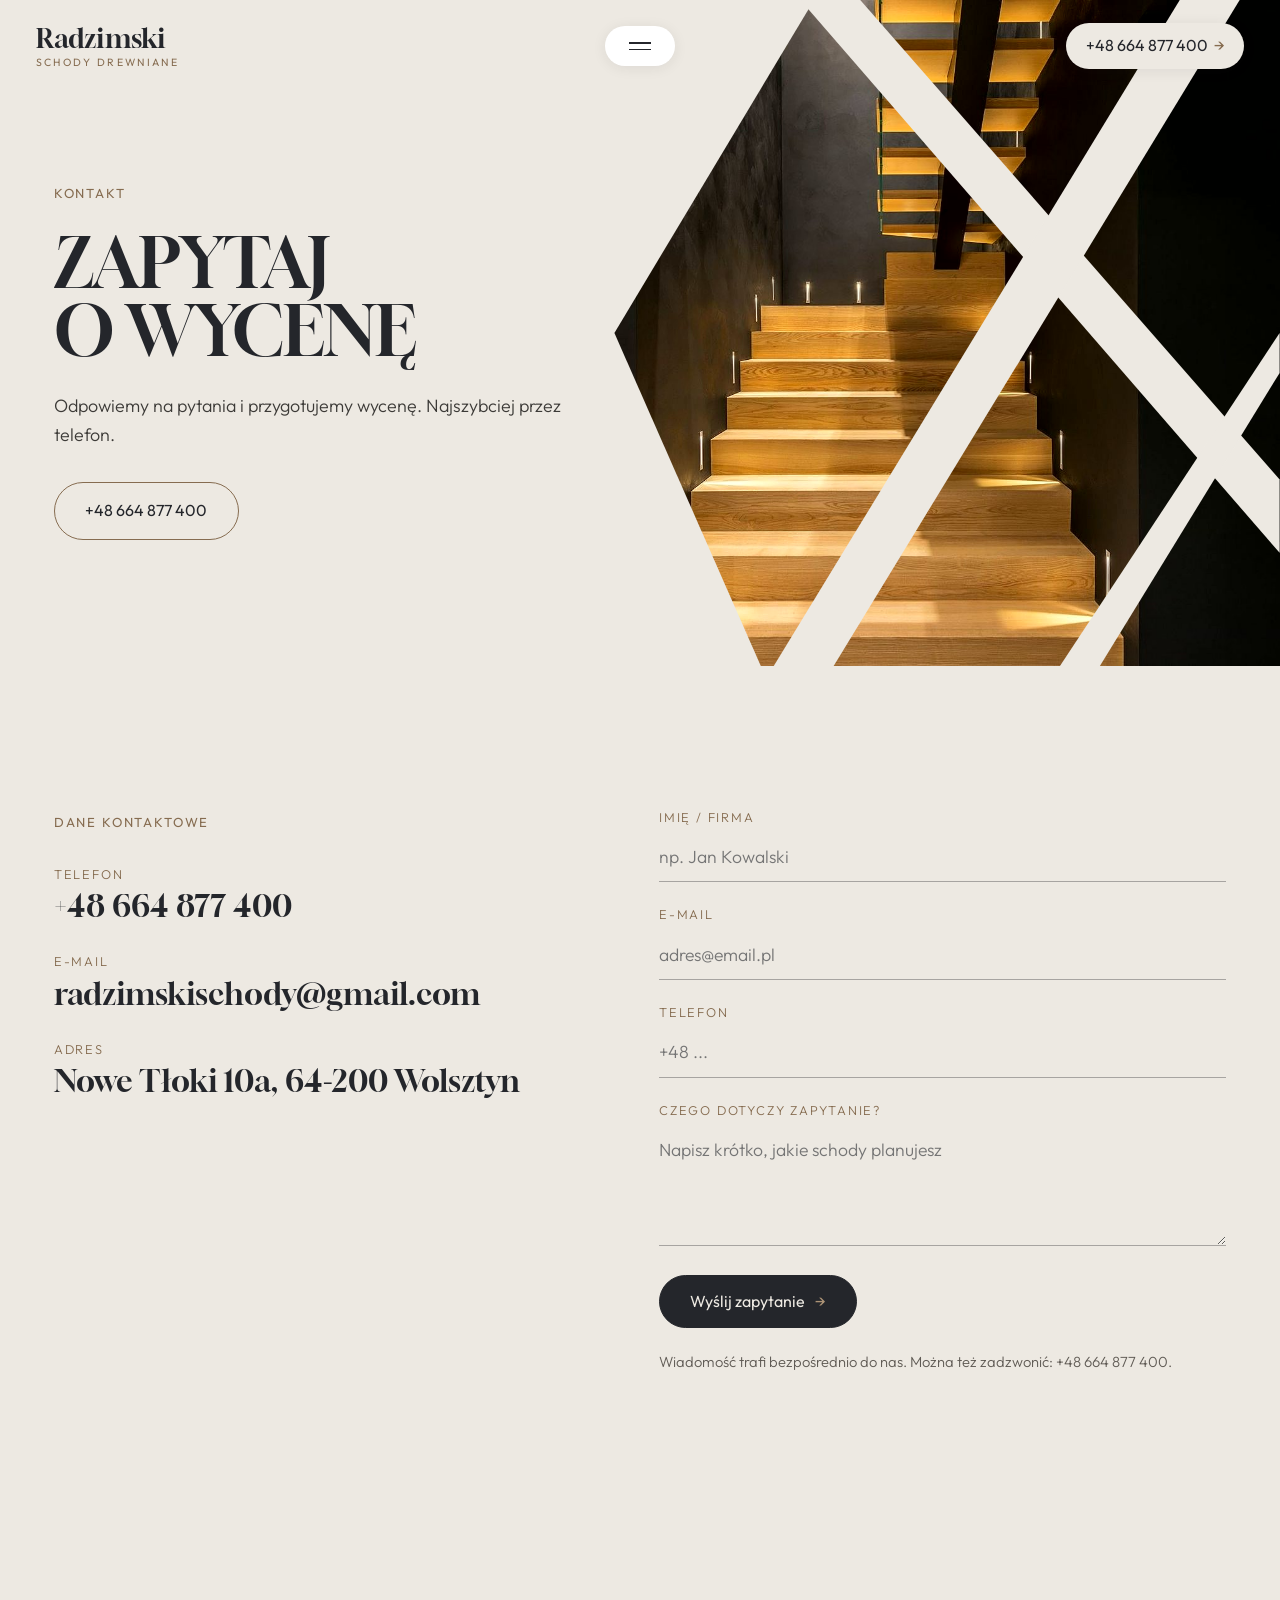
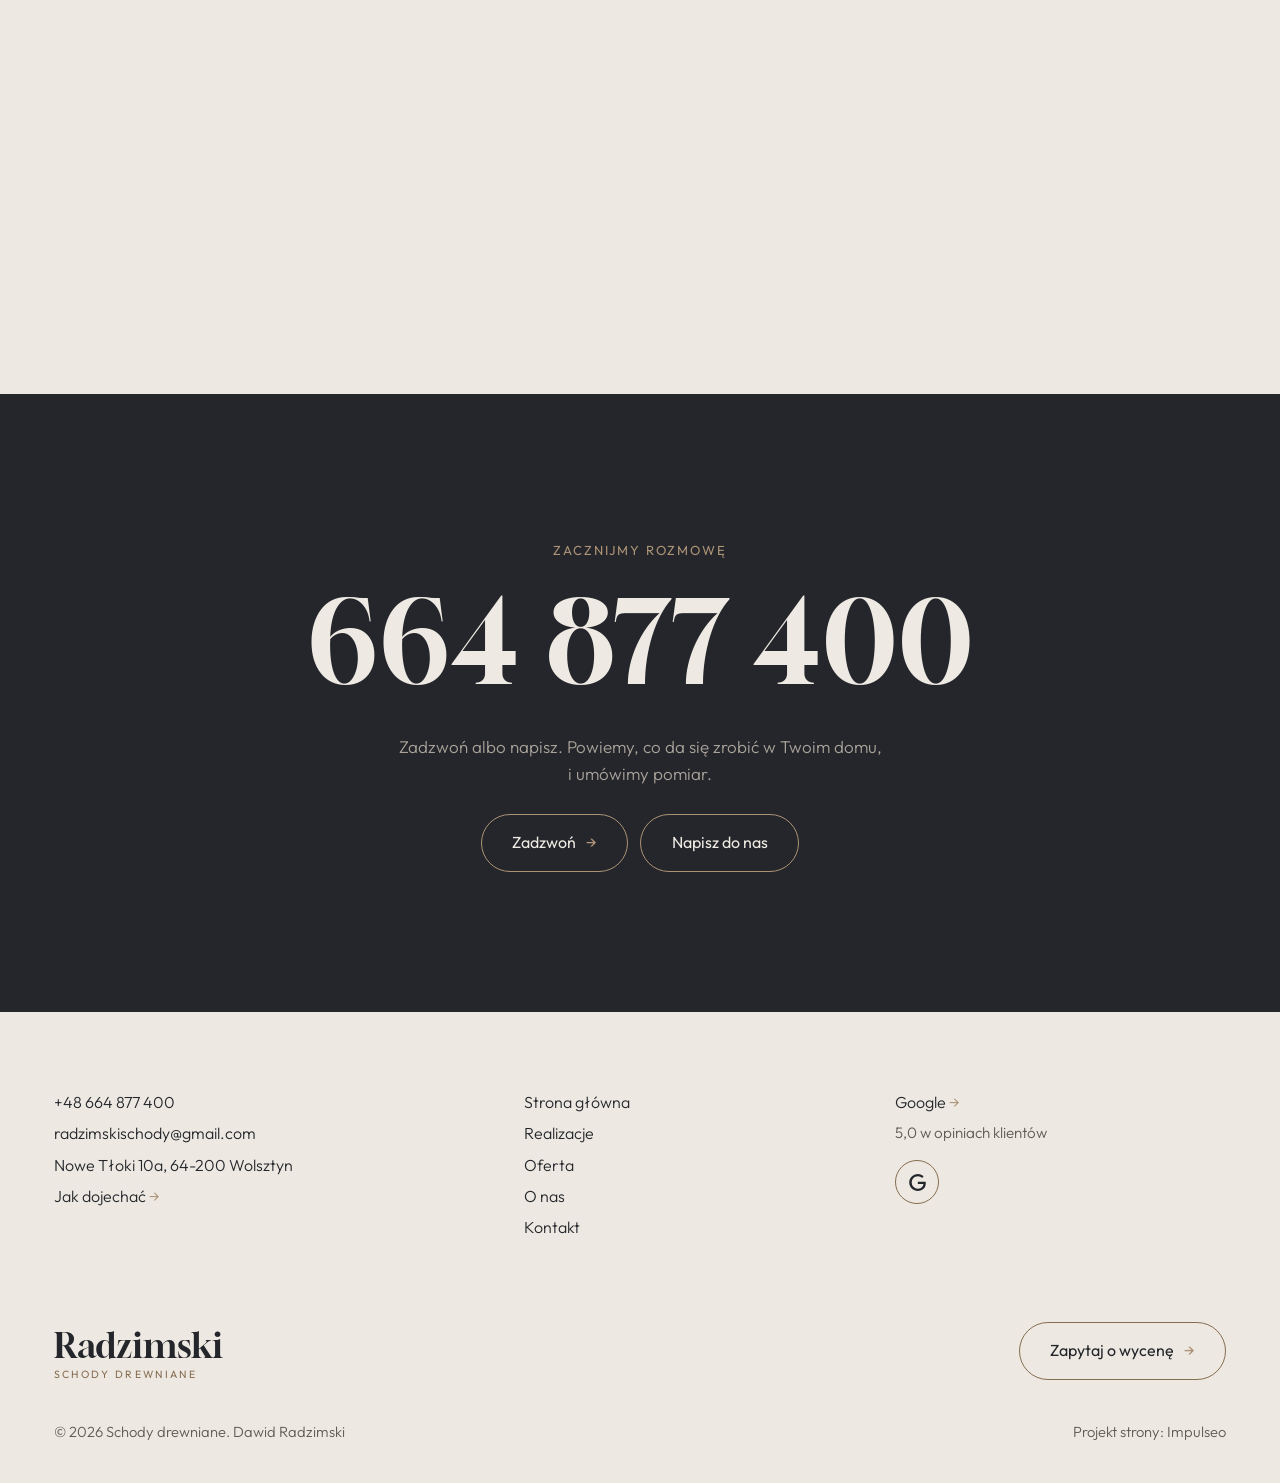
==== commit 57062744: "[claude-edit][cmt:82e04dd1-9ae1-4076-98dc-d543de6ceaad] układ jak klindworthroofing.com: krem/grafit" ====
--- a/kontakt.html
+++ b/kontakt.html
@@ -19,44 +19,50 @@
 <meta name="twitter:card" content="summary_large_image">
 <link rel="preconnect" href="https://fonts.googleapis.com">
 <link rel="preconnect" href="https://fonts.gstatic.com" crossorigin>
-<link href="https://fonts.googleapis.com/css2?family=Lora:wght@500;600;700&family=Manrope:wght@400;500;600&display=swap" rel="stylesheet">
-<link rel="stylesheet" href="assets/styles.css?v=4d0cce31">
+<link href="https://fonts.googleapis.com/css2?family=Gloock&family=Outfit:wght@300;400;500&display=swap" rel="stylesheet">
+<link rel="preconnect" href="https://api.fontshare.com" crossorigin>
+<link href="https://api.fontshare.com/v2/css?f[]=satoshi@300,400,500&display=swap" rel="stylesheet">
+<link rel="stylesheet" href="assets/styles.css?v=k3">
+<meta name="theme-color" content="#EDE9E2">
 </head>
 <body>
 
 <header class="nav">
-  <div class="wrap nav-inner">
-    <a class="brand" href="index.html"><span class="name">Dawid Radzimski</span><span class="sub">Schody drewniane</span></a>
-    <nav class="nav-links">
-      <a href="index.html">Strona główna</a>
-      <a href="realizacje.html">Realizacje</a>
-      <a href="oferta.html">Oferta</a>
-      <a href="o-nas.html">O nas</a>
-      <a href="kontakt.html" class="active" aria-current="page">Kontakt</a>
-      <a href="kontakt.html" class="btn btn-accent">Zapytaj o wycenę</a>
-    </nav>
-    <button class="nav-toggle" aria-label="Menu"><span></span><span></span><span></span></button>
+  <div class="nav-inner">
+    <a class="brand" href="index.html"><span class="name">Radzimski</span><span class="sub">Schody drewniane</span></a>
+    <button class="nav-toggle" aria-label="Menu" aria-expanded="false" aria-controls="menu"><span></span><span></span><span></span></button>
+    <a class="nav-phone" href="tel:+48664877400" aria-label="Zadzwoń +48 664 877 400"><span class="num">+48 664 877 400</span> <span class="arr">→</span><svg class="ico" viewBox="0 0 24 24" fill="none" aria-hidden="true"><path d="M6.6 10.8a15.5 15.5 0 0 0 6.6 6.6l2.2-2.2a1 1 0 0 1 1-.24 11.4 11.4 0 0 0 3.6.58 1 1 0 0 1 1 1V20a1 1 0 0 1-1 1A17 17 0 0 1 3 4a1 1 0 0 1 1-1h3.5a1 1 0 0 1 1 1c0 1.25.2 2.46.58 3.6a1 1 0 0 1-.25 1l-2.23 2.2Z" fill="currentColor"/></svg></a>
   </div>
 </header>
+<nav class="nav-links" id="menu" aria-label="Menu główne">
+    <a href="index.html">Strona główna</a>
+    <a href="realizacje.html">Realizacje</a>
+    <a href="oferta.html">Oferta</a>
+    <a href="o-nas.html">O nas</a>
+    <a href="kontakt.html" aria-current="page">Kontakt</a>
+    <div class="menu-foot"><a href="tel:+48664877400">+48 664 877 400</a><br><a href="mailto:radzimskischody@gmail.com">radzimskischody@gmail.com</a><br>Nowe Tłoki 10a, 64-200 Wolsztyn</div>
+</nav>
 
 <main>
-<section class="pagehead">
-  <img src="img/g3.jpg" alt="Schody drewniane. Dawid Radzimski - Zapytaj o wycenę" width="1600" height="1068" decoding="async">
+<section class="hero sub">
+  <div class="hero-art"><img src="img/g3.jpg" fetchpriority="high" alt="Drewniane schody z podświetleniem stopni" width="1600" height="1068"><svg class="stripes" viewBox="0 0 100 100" preserveAspectRatio="none" aria-hidden="true"><polygon points="28,0 37,0 100,72 100,83"/><polygon points="85,0 94,0 33,100 24,100"/><polygon points="100,50 100,56 73,100 67,100"/></svg></div>
   <div class="wrap">
-    <span class="eyebrow">Kontakt</span>
-    <h1>Zapytaj o wycenę</h1>
-    <p>Odpowiemy na pytania i przygotujemy wycenę.</p>
+    <div class="hero-copy">
+      <span class="eyebrow">Kontakt</span>
+      <h1>Zapytaj<br>o wycenę</h1>
+      <p class="lead">Odpowiemy na pytania i przygotujemy wycenę. Najszybciej przez telefon.</p>
+      <div class="hero-actions"><a href="tel:+48664877400" class="btn">+48 664 877 400</a></div>
+    </div>
   </div>
 </section>
-<section>
+<section class="pad">
   <div class="wrap contact-grid">
     <div class="reveal">
       <span class="eyebrow">Dane kontaktowe</span>
-      <h2 style="margin:var(--space-4) 0 var(--space-6)">Schody drewniane. Dawid Radzimski</h2>
-      <div class="info-list">
-        <div class="info-row"><div class="ic"><svg class="ico-tel" width="16" height="16" viewBox="0 0 24 24" fill="none" aria-hidden="true"><path d="M6.6 10.8a15.5 15.5 0 0 0 6.6 6.6l2.2-2.2a1 1 0 0 1 1-.24 11.4 11.4 0 0 0 3.6.58 1 1 0 0 1 1 1V20a1 1 0 0 1-1 1A17 17 0 0 1 3 4a1 1 0 0 1 1-1h3.5a1 1 0 0 1 1 1c0 1.25.2 2.46.58 3.6a1 1 0 0 1-.25 1l-2.23 2.2Z" fill="currentColor"/></svg></div><div><div class="lbl">Telefon</div><a class="val" href="tel:+48664877400">+48 664 877 400</a></div></div>
-        <div class="info-row"><div class="ic"><svg class="ico-mail" width="16" height="16" viewBox="0 0 24 24" fill="none" aria-hidden="true"><rect x="3.2" y="5.5" width="17.6" height="13" rx="1.6" stroke="currentColor" stroke-width="1.6"/><path d="M4 7l8 6 8-6" stroke="currentColor" stroke-width="1.6" stroke-linecap="round" stroke-linejoin="round"/></svg></div><div><div class="lbl">E-mail</div><a class="val" href="mailto:radzimskischody@gmail.com">radzimskischody@gmail.com</a></div></div>
-        <div class="info-row"><div class="ic"><svg class="ico-pin" width="16" height="16" viewBox="0 0 24 24" fill="none" aria-hidden="true"><path d="M12 21s7-6.1 7-11.5A7 7 0 0 0 5 9.5C5 14.9 12 21 12 21Z" stroke="currentColor" stroke-width="1.6" fill="none"/><circle cx="12" cy="9.5" r="2.4" fill="currentColor"/></svg></div><div><div class="lbl">Adres</div><div class="val">Nowe Tłoki 10a, 64-200 Wolsztyn</div></div></div>
+      <div class="info">
+        <div><div class="lbl">Telefon</div><a class="val" href="tel:+48664877400">+48 664 877 400</a></div>
+        <div><div class="lbl">E-mail</div><a class="val" href="mailto:radzimskischody@gmail.com">radzimskischody@gmail.com</a></div>
+        <div><div class="lbl">Adres</div><span class="val">Nowe Tłoki 10a, 64-200 Wolsztyn</span></div>
       </div>
     </div>
     <div class="reveal">
@@ -67,45 +73,52 @@
         <div class="fld"><label for="name">Imię / firma</label><input id="name" name="name" type="text" placeholder="np. Jan Kowalski" required></div>
         <div class="fld"><label for="email">E-mail</label><input id="email" name="email" type="email" placeholder="adres@email.pl" required></div>
         <div class="fld"><label for="phone">Telefon</label><input id="phone" name="phone" type="tel" placeholder="+48 ..."></div>
-        <div class="fld"><label for="msg">Czego dotyczy zapytanie?</label><textarea id="msg" name="message" placeholder="Napisz krótko, w czym możemy pomóc" required></textarea></div>
-        <button type="submit" class="btn btn-accent" style="width:100%;justify-content:center">Wyślij zapytanie <span class="arr">→</span></button>
+        <div class="fld"><label for="msg">Czego dotyczy zapytanie?</label><textarea id="msg" name="message" placeholder="Napisz krótko, jakie schody planujesz" required></textarea></div>
+        <div><button type="submit" class="btn btn-fill">Wyślij zapytanie <span class="arr">→</span></button></div>
         <p class="note">Wiadomość trafi bezpośrednio do nas. Można też zadzwonić: +48 664 877 400.</p>
       </form>
     </div>
   </div>
 </section>
-<section style="padding-top:0">
+<section style="padding:0">
+  <iframe class="map" title="Schody drewniane. Dawid Radzimski - Wolsztyn" src="https://maps.google.com/maps?q=52.133854%2C16.1582971&z=15&output=embed" loading="lazy" referrerpolicy="no-referrer-when-downgrade"></iframe>
+</section>
+<section class="cta dark pad">
   <div class="wrap reveal">
-    <iframe class="map" title="Schody drewniane. Dawid Radzimski - Wolsztyn" src="https://maps.google.com/maps?q=52.133854%2C16.1582971&z=15&output=embed" loading="lazy" referrerpolicy="no-referrer-when-downgrade"></iframe>
+    <span class="eyebrow">Zacznijmy rozmowę</span>
+    <a class="bigphone" href="tel:+48664877400">664 877 400</a>
+    <p class="note">Zadzwoń albo napisz. Powiemy, co da się zrobić w Twoim domu, i umówimy pomiar.</p>
+    <a class="btn on-dark" href="tel:+48664877400">Zadzwoń <span class="arr">→</span></a>
+    <a class="btn on-dark" href="kontakt.html" style="margin-left:8px">Napisz do nas</a>
   </div>
 </section>
 </main>
 
 <footer>
   <div class="wrap">
-    <div class="foot-grid">
-      <div class="foot-brand">
-        <div class="name">Schody drewniane. Dawid Radzimski</div>
-        <p>Schody, po których chodzi się codziennie, robimy pod wymiar konkretnego domu. Pracujemy spod Wolsztyna.</p>
+    <div class="foot-top">
+      <div class="foot-col">
+        <a href="tel:+48664877400">+48 664 877 400</a>
+        <a href="mailto:radzimskischody@gmail.com">radzimskischody@gmail.com</a>
+        <p>Nowe Tłoki 10a, 64-200 Wolsztyn</p>
+        <a href="https://www.google.com/maps?cid=7790141071055994152" target="_blank" rel="noopener">Jak dojechać <span class="arr">→</span></a>
       </div>
       <div class="foot-col">
-        <h4>Nawigacja</h4>
         <a href="index.html">Strona główna</a>
         <a href="realizacje.html">Realizacje</a>
         <a href="oferta.html">Oferta</a>
-        <a href="o-nas.html">O nas</a>
+        <a href="o-nas.html">O nas</a>
         <a href="kontakt.html">Kontakt</a>
       </div>
       <div class="foot-col">
-        <h4>Kontakt</h4>
-        <a href="tel:+48664877400">+48 664 877 400</a>
-        <a href="mailto:radzimskischody@gmail.com">radzimskischody@gmail.com</a>
-        <p>Nowe Tłoki 10a, 64-200 Wolsztyn</p>
-        <a href="https://www.google.com/maps?cid=7790141071055994152" target="_blank" rel="noopener">Jak dojechać →</a>
-      <div class="foot-soc">
-        <a class="soc" href="https://www.google.com/maps?cid=7790141071055994152" target="_blank" rel="noopener" aria-label="Google - Schody drewniane. Dawid Radzimski"><svg viewBox="0 0 24 24" aria-hidden="true" focusable="false"><path d="M12.48 10.92v3.28h7.84c-.24 1.84-.853 3.187-1.787 4.133-1.147 1.147-2.933 2.4-6.053 2.4-4.827 0-8.6-3.893-8.6-8.72s3.773-8.72 8.6-8.72c2.6 0 4.507 1.027 5.907 2.347l2.307-2.307C18.747 1.44 16.133 0 12.48 0 5.867 0 .307 5.387.307 12s5.56 12 12.173 12c3.573 0 6.267-1.173 8.373-3.36 2.16-2.16 2.84-5.213 2.84-7.667 0-.76-.053-1.467-.173-2.053H12.48z" fill="currentColor"/></svg></a>
+        <a href="https://www.google.com/maps?cid=7790141071055994152" target="_blank" rel="noopener">Google <span class="arr">→</span></a>
+        <p class="s">5,0 w opiniach klientów</p>
+        <p style="margin-top:14px"><a class="soc" href="https://www.google.com/maps?cid=7790141071055994152" target="_blank" rel="noopener" aria-label="Google - Schody drewniane. Dawid Radzimski"><svg viewBox="0 0 24 24" aria-hidden="true" focusable="false"><path d="M12.48 10.92v3.28h7.84c-.24 1.84-.853 3.187-1.787 4.133-1.147 1.147-2.933 2.4-6.053 2.4-4.827 0-8.6-3.893-8.6-8.72s3.773-8.72 8.6-8.72c2.6 0 4.507 1.027 5.907 2.347l2.307-2.307C18.747 1.44 16.133 0 12.48 0 5.867 0 .307 5.387.307 12s5.56 12 12.173 12c3.573 0 6.267-1.173 8.373-3.36 2.16-2.16 2.84-5.213 2.84-7.667 0-.76-.053-1.467-.173-2.053H12.48z" fill="currentColor"/></svg></a></p>
       </div>
-      </div>
+    </div>
+    <div class="foot-mid">
+      <a class="brand" href="index.html"><span class="name">Radzimski</span><span class="sub">Schody drewniane</span></a>
+      <a class="btn" href="kontakt.html">Zapytaj o wycenę <span class="arr">→</span></a>
     </div>
     <div class="foot-bot">
       <span>© 2026 Schody drewniane. Dawid Radzimski</span>
@@ -113,9 +126,9 @@
     </div>
   </div>
 </footer>
-<div class="sticky-reserve"><a class="sr-book" href="kontakt.html">Zapytaj o wycenę</a><a class="sr-call" href="tel:+48664877400" aria-label="Zadzwoń"><svg class="ico-tel" width="16" height="16" viewBox="0 0 24 24" fill="none" aria-hidden="true"><path d="M6.6 10.8a15.5 15.5 0 0 0 6.6 6.6l2.2-2.2a1 1 0 0 1 1-.24 11.4 11.4 0 0 0 3.6.58 1 1 0 0 1 1 1V20a1 1 0 0 1-1 1A17 17 0 0 1 3 4a1 1 0 0 1 1-1h3.5a1 1 0 0 1 1 1c0 1.25.2 2.46.58 3.6a1 1 0 0 1-.25 1l-2.23 2.2Z" fill="currentColor"/></svg></a></div>
+<div class="sticky-reserve"><a class="sr-book" href="kontakt.html">Zapytaj o wycenę</a><a class="sr-call" href="tel:+48664877400" aria-label="Zadzwoń"><svg class="ico-tel" width="18" height="18" viewBox="0 0 24 24" fill="none" aria-hidden="true"><path d="M6.6 10.8a15.5 15.5 0 0 0 6.6 6.6l2.2-2.2a1 1 0 0 1 1-.24 11.4 11.4 0 0 0 3.6.58 1 1 0 0 1 1 1V20a1 1 0 0 1-1 1A17 17 0 0 1 3 4a1 1 0 0 1 1-1h3.5a1 1 0 0 1 1 1c0 1.25.2 2.46.58 3.6a1 1 0 0 1-.25 1l-2.23 2.2Z" fill="currentColor"/></svg></a></div>
 <div class="demo-wazne" data-do="2026-11-10" data-cykl="3" hidden><svg class="dw-ico" width="13" height="13" viewBox="0 0 24 24" fill="none" aria-hidden="true"><circle cx="12" cy="12" r="8.6" stroke="currentColor" stroke-width="1.8"/><path d="M12 7.2V12l3.3 2" stroke="currentColor" stroke-width="1.8" stroke-linecap="round"/></svg><span class="dw-txt"></span></div>
 
-<script src="assets/main.js"></script>
+<script src="assets/main.js?v=k3"></script>
 </body>
 </html>
--- a/assets/styles.css
+++ b/assets/styles.css
@@ -1,1676 +1,341 @@
 /* ============================================================
-   STOLBASZ — premium, architektoniczny B2B fit-out
-   Jasna paleta, zero brązu. System wg premium-web-craft.
-   Projekt strony: Impulseo (impulseo.pl)
+   Schody drewniane. Dawid Radzimski - układ „krem + grafit"
+   Krem i grafit na zmianę, szeryfowe wersaliki, ogromne słowa-sekcje,
+   pasy po skosie na zdjęciu (jak policzek schodów), okrągłe przyciski-obrysy.
    ============================================================ */
-
 :root{
-  /* PALETA — jasna, architektoniczna, chłodna */
-  --paper:#F3F1EC;          /* główne tło */
-  --paper-2:#E6E3DB;        /* sekcje alternatywne (chłodny jasny szary) */
-  --paper-3:#E6E3DB;        /* delikatne wypełnienia */
-  --ink:#23211E;            /* tekst główny — chłodny grafit */
-  --ink-soft:#43403A;       /* nagłówki drugorzędne */
-  --muted:#87837A;          /* tekst poboczny */
-  --line:rgba(35,33,30,.12);/* hairline */
-  --accent:#8A6B3C;         /* stonowany petrol-slate — jedyny akcent */
-  --accent-d:#6E5430;
-  --accent-soft:rgba(138,107,60,.10);
-  --dark:#23211E;           /* sekcje ciemne (stopka/CTA) */
-
-  /* HOVER ZDJĘĆ — JEDEN standard dla całego silnika (decyzja K. 04.08.2026, artefakt z wariantami).
-     AKTUALNE (K.+Szymon 09.08.2026, wybór z artefaktu 6 wariantów): zoom 1.05 przy 1.4s -
-     przy tak długim czasie mocniejszy kadr NIE skacze, tylko „oddycha". Poprzedni standard
-     (1.02 / .55s z 04.08) odbierany jako dynamiczny i szybki.
-     Spoczynek lekko przygaszony, ale TYLKO tam, gdzie jest mysz (@media hover:hover) —
-     na telefonie zdjęcia zostają w pełnej jasności. */
-  --img-zoom:1.05;                   /* K.+Szymon 09.08: wariant F z artefaktu porównawczego */
-  --img-rest:brightness(.95) saturate(.99);
-  --img-hot:brightness(1.06) saturate(1.05);
-  --img-dur:1.4s;                    /* K.+Szymon 09.08 (wariant F): powoli = elegancko */
-  --img-ease:cubic-bezier(.16,.84,.44,1);  /* miękki ogon, efekt „oddychania" */
-
-  /* ODSTĘPY — skala 4/8 */
-  --space-1:4px; --space-2:8px; --space-3:12px; --space-4:16px; --space-5:24px;
-  --space-6:32px; --space-7:48px; --space-8:64px; --space-9:96px; --space-10:128px;
-
-  /* TYPOGRAFIA — fluid clamp() (skala podbita 16.07.2026: większe, czytelniejsze litery — uwaga Adama) */
-  --text-sm:clamp(.9rem,.87rem + .12vw,1rem);
-  --text-base:clamp(1.08rem,1.04rem + .18vw,1.2rem);
-  --text-lg:clamp(1.24rem,1.15rem + .34vw,1.44rem);
-  --text-h3:clamp(1.34rem,1.22rem + .55vw,1.66rem);
-  --text-h2:clamp(2.1rem,1.66rem + 2.1vw,3.1rem);
-  --text-h1:clamp(2.9rem,2.1rem + 4vw,5.1rem);
-
-  /* PROMIENIE — architektoniczne, raczej ostre */
-  --r-sm:3px; --r-md:6px; --r-lg:10px;
-
-  /* RUCH */
-  --ease:cubic-bezier(.25,.46,.45,.94); --dur:.24s;
-
-  /* CIENIE — miękkie, warstwowe */
-  --sh-sm:0 1px 2px rgba(16,24,32,.04), 0 2px 8px rgba(16,24,32,.05);
-  --sh-md:0 2px 6px rgba(16,24,32,.05), 0 12px 28px -8px rgba(16,24,32,.12);
-  --sh-lg:0 6px 14px rgba(16,24,32,.07), 0 26px 56px -18px rgba(16,24,32,.22);
-
-  --hairline:1px solid var(--line);
-
-  --font-display:'Lora',serif;
-  --font-body:'Manrope',sans-serif;
-}
-
-*{box-sizing:border-box;margin:0;padding:0}
-html{scroll-behavior:smooth}
-body{
-  font-family:var(--font-body);
-  font-size:var(--text-base);
-  line-height:1.65;
-  color:var(--ink);
-  background:var(--paper);
-  -webkit-font-smoothing:antialiased;
-  text-rendering:optimizeLegibility;
-}
-img{max-width:100%;height:auto;display:block}  /* height:auto = width/height z atrybutów trzyma proporcje (TOP#12) */
+  --cream:#EDE9E2;
+  --cream-2:#E3DED5;
+  --ink:#24262B;
+  --ink-2:#2C2E34;
+  --accent:#AC9376;
+  --accent-d:#866C50;
+  --accent-soft:rgba(172,147,118,.14);
+  --paper:#EDE9E2;
+  --text:#24262B;
+  --muted:#5F5A54;
+  --muted-dark:#AAA39A;
+  --on-dark:#EEE9E2;
+  --line:rgba(35,36,41,.16);
+  --line-dark:rgba(238,233,226,.16);
+  --serif:"Gloock", "Times New Roman", Georgia, serif;
+  --sans:"Satoshi", "Outfit", "Helvetica Neue", Arial, sans-serif;
+  --wrap:1200px;
+  --pad:clamp(20px,4.2vw,60px);
+  --nav-h:92px;
+  --ease:cubic-bezier(.22,.61,.36,1);
+}
+*,*::before,*::after{box-sizing:border-box}
+html{-webkit-text-size-adjust:100%;scroll-behavior:smooth}
+body{margin:0;background:var(--cream);color:var(--text);font-family:var(--sans);font-weight:300;
+  font-size:17px;line-height:1.6;-webkit-font-smoothing:antialiased;overflow-x:hidden}
+img{max-width:100%;height:auto;display:block}
 a{color:inherit;text-decoration:none}
-
-.wrap{width:min(92%,1180px);margin-inline:auto}
-section{padding-block:clamp(52px,6.5vw,96px)}
-
-h1,h2,h3{font-family:var(--font-display);font-weight:700;line-height:1.08;letter-spacing:-.02em;color:var(--ink)}
-h1{font-size:var(--text-h1);letter-spacing:-.035em}
-h2{font-size:var(--text-h2);letter-spacing:-.025em}
-h3{font-size:var(--text-h3)}
-/* MIARA — długość wiersza. WCAG 2.2 SC 1.4.8: max 80 znaków; Butterick: 45–90.
-   68ch daje realnie 72–78 znaków polskiego tekstu, czyli z zapasem pod granicą.
-   Wcześniej limit miał TYLKO <p> — <li>, <blockquote> i <dd> nie miały żadnego,
-   i to jedyny powód, dla którego 23 bloki na dwóch oddanych stronach jadą po
-   83–106 znaków w wierszu (pomiar 07.08.2026, bramka `miara`).
-   ⚠️ Listy i definicje ograniczamy TYLKO bez klasy: `ul`/`ol` z klasą to u nas
-   układ (siatki kafli, menu), a nie tekst ciągły — tam miarę wyznacza układ. */
-/* 60ch, nie 68ch (K. 10.08): po zmianie fontów na węższe kroje (DM Sans i spółka)
-   w 68ch mieściło się ~90 znaków - bramka pikselowa słusznie zgłaszała przekroczenie
-   granicy 80. Pomiar na żywej przeglądarce: 60ch = 90 znaków, 53ch = ~78 znaków, czyli normę WCAG 1.4.8. */
-:root{ --miara:53ch }
-p{max-width:min(100%,var(--miara))}
-blockquote,
-ul:not([class])>li, ol:not([class])>li,
-dl:not([class])>dd{max-width:min(100%,var(--miara))}
-
-/* ⚠️ Świadomie BEZ wyjątku `.tile p,.card p,.svc p{max-width:none}`, choć nasuwa się sam:
-   te akapity BYŁY już ograniczone (stare `p{max-width:65ch}`), więc „wyjątek" nie odblokowałby
-   niczego nowego — tylko ROZLUŹNIŁ stan sprzed zmiany na wszystkich demach naraz.
-   `figcaption` żadna z reguł wyżej nie dotyczy, więc też nie potrzebuje zwolnienia. */
-
-/* ŁAMANIE. `balance` wyrównuje długości wierszy w nagłówku, `pretty` pilnuje ostatniego
-   wiersza akapitu, żeby nie został w nim jeden wyraz. Obsługiwane od Chrome 117 /
-   Safari 17.5; starsze przeglądarki po prostu ignorują tę własność.
-   `text-wrap:pretty` nie występowało dotąd ANI RAZ w silniku ani w repo klientów. */
-h1,h2,h3,.lead,.lede{text-wrap:balance}
-p,li,blockquote,dd{text-wrap:pretty}
-
-.eyebrow{
-  font-family:var(--font-body);
-  font-size:var(--text-sm);
-  font-weight:600;
-  letter-spacing:.18em;
-  text-transform:uppercase;
-  color:var(--accent);
-  display:inline-flex;align-items:center;gap:var(--space-3);
-}
-/* flex:none + margin-top = kreska trzyma się PIERWSZEJ linii. Wcześniej align-items:center
-   centrowało ją względem całego bloku i przy zawinięciu (długi kicker typu
-   „…WNĘTRZ · LESZNO · OD 2019") druga linia lądowała z brzydkim wcięciem. */
-.eyebrow{align-items:flex-start}
-.eyebrow>*,.eyebrow{text-wrap:balance}   /* dlugi kicker lamal sie na sierote typu samo „2019" w drugiej linii */
-.eyebrow::before{content:"";width:28px;height:1px;background:var(--accent);display:inline-block;flex:none;margin-top:.62em}
-
+h1,h2,h3,h4{font-family:var(--serif);font-weight:400;margin:0;line-height:1.05;letter-spacing:-.005em}
+p{margin:0 0 1em}
+.wrap{width:100%;max-width:calc(var(--wrap) + var(--pad)*2);margin:0 auto;padding:0 var(--pad)}
+.eyebrow{display:inline-block;font-family:var(--sans);font-size:.82rem;font-weight:400;letter-spacing:.14em;
+  text-transform:uppercase;color:var(--accent-d)}
+.dark .eyebrow,.eyebrow.on-dark{color:var(--accent)}
 .muted{color:var(--muted)}
-.lead{font-size:var(--text-lg);line-height:1.55;color:var(--ink-soft);max-width:50ch}
-
-/* ---------- BUTTONS ---------- */
-.btn{
-  display:inline-flex;align-items:center;gap:var(--space-2);
-  font-weight:600;font-size:var(--text-sm);letter-spacing:.02em;
-  padding:var(--space-4) var(--space-6);
-  border-radius:var(--r-sm);
-  transition:transform var(--dur) var(--ease),box-shadow var(--dur) var(--ease),background var(--dur) var(--ease);
-  cursor:pointer;border:1px solid transparent;
-}
-.btn-accent{background:var(--accent);color:#fff;box-shadow:var(--sh-sm)}
-.btn-accent:hover{background:var(--accent-d);transform:translateY(-2px);box-shadow:var(--sh-md)}
-.btn-accent:active{transform:translateY(0);box-shadow:var(--sh-sm)}
-.btn-ghost{background:transparent;color:var(--ink);border-color:var(--line)}
-.btn-ghost:hover{border-color:var(--accent);color:var(--accent);transform:translateY(-2px)}
-.btn-light{background:#fff;color:var(--ink);box-shadow:var(--sh-sm)}
-.btn-light:hover{transform:translateY(-2px);box-shadow:var(--sh-md)}
-.btn .arr{transition:transform var(--dur) var(--ease)}
-.btn:hover .arr{transform:translateX(4px)}
-
-/* ---------- NAV ---------- */
-.nav{
-  position:sticky;top:0;z-index:50;
-  background:color-mix(in srgb,var(--paper) 88%,transparent);
-  backdrop-filter:saturate(140%) blur(10px);
-  border-bottom:var(--hairline);
-}
-.nav-inner{display:flex;align-items:center;justify-content:space-between;gap:var(--space-5);height:72px}
-/* ANTY-NACHODZENIE (K. 05.08.2026): długa nazwa firmy + przycisk z pełnym numerem nie mieściły się w pasku
-   i flex ściskał linki PONIŻEJ ich treści - "Kontakt" wchodził na ramkę "Zadzwoń +48 ...". Teraz ustępuje
-   nazwa marki (skrót wielokropkiem), a menu i przycisk nigdy się nie kurczą ani nie zachodzą na siebie. */
-.brand{display:flex;flex-direction:column;line-height:1;min-width:0;flex:0 1 auto}
-.brand .name{font-family:var(--font-display);font-weight:800;font-size:1.35rem;letter-spacing:.04em;white-space:nowrap;overflow:hidden;text-overflow:ellipsis}
-.brand .sub{font-size:.62rem;letter-spacing:.34em;text-transform:uppercase;color:var(--muted);margin-top:5px;white-space:nowrap;overflow:hidden;text-overflow:ellipsis}
-.nav-links{display:flex;align-items:center;gap:var(--space-6);flex:0 0 auto}
-.nav-links a{font-size:var(--text-sm);font-weight:500;color:var(--ink-soft);position:relative;padding-block:4px;white-space:nowrap;transition:color var(--dur) var(--ease)}
-.nav-links a::after{content:"";position:absolute;left:0;bottom:0;width:0;height:1.5px;background:var(--accent);transition:width var(--dur) var(--ease)}
-.nav-links a:hover,.nav-links a.active{color:var(--ink)}
-.nav-links a:hover::after,.nav-links a.active::after{width:100%}
-.nav-links .btn{padding:var(--space-2) var(--space-5)}
-/* przyciski w nav: właściwy kolor (przebij .nav-links a) + bez podkreślenia */
-.nav-links a.btn-accent{color:#fff}
-.nav-links a.btn-ghost,.nav-links a.btn-light{color:var(--ink)}
-/* CTA w pasku: NIE podkreślenie spod linków menu, ale ten sam przelatujący błysk,
-   co na wszystkich innych przyciskach (zgłoszenie K. 13.08.2026 - „na hero jest efekt
-   światła przechodzącego przez przycisk, na navbarze go nie ma, a mają być identyczne").
-   Reguła `.nav-links a::after` jest silniejsza od `.btn::after`, więc trzeba jej
-   geometrię wyzerować i wpisać połysk z nazwy - samo `display:none` gasiło efekt. */
-.nav-links a.btn::after{
-  display:block;content:"";position:absolute;inset:0;z-index:-1;pointer-events:none;
-  width:auto;height:auto;border-radius:inherit;   /* kasuje geometrię podkreślenia (width:0;height:1.5px) */
-  background:linear-gradient(100deg,transparent 32%,rgba(255,255,255,.20) 50%,transparent 68%);
-  translate:-120% 0}
-@media (prefers-reduced-motion:no-preference){
-  .nav-links a.btn:hover::after{translate:120% 0;transition:translate .75s var(--mt-ease,cubic-bezier(.16,.84,.44,1))}
-}
-.nav-toggle{display:none;background:none;border:none;cursor:pointer;flex-direction:column;gap:5px;padding:8px}
-.nav-toggle span{width:24px;height:2px;background:var(--ink);transition:var(--dur)}
-/* Ciasny zakres MIĘDZY menu mobilnym a pełnym pulpitem: zbijamy odstępy i nazwę marki,
-   żeby wszystko zmieściło się naturalnie, zanim w ogóle dojdzie do skracania wielokropkiem. */
-@media(max-width:1280px) and (min-width:921px){
-  .nav-links{gap:var(--space-4)}
-  .nav-links .btn{padding:var(--space-2) var(--space-4)}
-  .brand .name{font-size:1.15rem}
-}
-
-/* ---------- HERO (split) ---------- */
-.hero{position:relative;overflow:hidden;border-bottom:var(--hairline)}
-.hero-grid{display:grid;grid-template-columns:1.05fr .95fr;gap:clamp(24px,4vw,60px);align-items:center;
-  padding-block:clamp(36px,4.5vw,64px)}
-.hero-copy .eyebrow{margin-bottom:var(--space-5)}
-.hero-copy h1{margin-bottom:var(--space-5)}
-.hero-copy .lead{margin-bottom:var(--space-7)}
-.hero-actions{display:flex;flex-wrap:wrap;gap:var(--space-4)}
-.hero-art{position:relative;aspect-ratio:4/3;border-radius:var(--r-lg);overflow:hidden;box-shadow:var(--sh-lg)}
-.hero-art img{width:100%;height:100%;object-fit:cover}
-.hero-art::after{content:"";position:absolute;inset:0;background:linear-gradient(180deg,transparent 55%,rgba(18,24,28,.28))}
-.hero-badge{position:absolute;left:var(--space-5);bottom:var(--space-5);z-index:2;
-  background:rgba(252,252,251,.94);backdrop-filter:blur(4px);
-  border-radius:var(--r-md);padding:var(--space-4) var(--space-5);box-shadow:var(--sh-md);max-width:78%}
-.hero-badge strong{display:block;font-family:var(--font-display);font-size:1rem;letter-spacing:-.01em}
-.hero-badge span{font-size:var(--text-sm);color:var(--muted)}
-
-/* ---------- HERO duży / kinowy (strona główna) ---------- */
-.hero-cine{position:relative;min-height:clamp(560px,82vh,840px);min-height:clamp(560px,82svh,840px);display:flex;align-items:center;overflow:hidden;border-bottom:var(--hairline)}
-.hero-cine>img{position:absolute;inset:0;width:100%;height:100%;object-fit:cover;z-index:0}
-.hero-cine::after{content:"";position:absolute;inset:0;z-index:1;
-  background:linear-gradient(95deg,rgba(13,18,23,.86) 0%,rgba(13,18,23,.64) 32%,rgba(13,18,23,.24) 62%,rgba(13,18,23,.04) 100%)}
-.hero-cine .wrap{position:relative;z-index:2;padding-block:var(--space-8)}
-.hero-cine .hero-copy{max-width:660px}
-.hero-cine .eyebrow{color:#fff;margin-bottom:var(--space-5)}
-.hero-cine .eyebrow::before{background:#fff}
-.hero-cine h1{color:#fff;margin-bottom:var(--space-5);font-size:clamp(2.9rem,2rem + 4.4vw,5.2rem);text-wrap:balance}
-.hero-cine .lead{color:rgba(255,255,255,.92);max-width:48ch;margin-bottom:var(--space-7)}
-.hero-cine .hero-actions{display:flex;flex-wrap:wrap;gap:var(--space-4)}
-/* NISKIE OKNO (laptop z dokiem i paskami przeglądarki ma ~700-780 px wysokości widoku):
-   H1 do 5.2rem + długi lead nie mieściły się i przyciski wypadały POD krawędź ekranu -
-   klient widział stronę bez ani jednego CTA. Skalujemy w dół, zamiast przycinać treść. */
-@media(min-width:821px) and (max-height:820px){
-  .hero-cine{min-height:clamp(520px,94svh,780px)}
-  .hero-cine .wrap{padding-block:var(--space-6)}
-  .hero-cine h1{font-size:clamp(2.2rem,1.5rem + 2.6vw,3.6rem);margin-bottom:var(--space-4)}
-  .hero-cine .eyebrow{margin-bottom:var(--space-4)}
-  .hero-cine .lead{margin-bottom:var(--space-5);max-width:44ch}
-}
-@media(max-width:680px){
-  .hero-cine{min-height:clamp(520px,76vh,640px);min-height:clamp(520px,76svh,640px);align-items:flex-end}
-  .hero-cine::after{background:linear-gradient(0deg,rgba(13,18,23,.9) 6%,rgba(13,18,23,.45) 55%,rgba(13,18,23,.25) 100%)}
-  .hero-cine .wrap{padding-bottom:var(--space-9)}
-  /* TELEFON (~90% oglądających): lead potrafił zająć 8 linii i zepchnąć CTA poza pierwszy ekran.
-     Zwężamy interlinię i skalę - treści nie ucinamy, bo to ona sprzedaje. */
-  .hero-cine .lead{font-size:.98rem;line-height:1.5;margin-bottom:var(--space-5)}
-  .hero-cine .eyebrow{font-size:.72rem;letter-spacing:.13em;margin-bottom:var(--space-4)}
-  .hero-cine .eyebrow::before{width:20px}
-  .hero-cine h1{margin-bottom:var(--space-4)}
-}
-
-/* full-bleed hero variant (podstrony) */
-.pagehead{position:relative;min-height:46vh;min-height:46svh;display:flex;align-items:flex-end;overflow:hidden;border-bottom:var(--hairline)}
-.pagehead img{position:absolute;inset:0;width:100%;height:100%;object-fit:cover}
-/* 10.08.2026 (decyzja K.): mocniejsze przyciemnienie + cień pod tekstem. Bramka mierzyła na
-   nagłówkach podstron 3,38-3,43:1 przy wymaganych 4,5 — jasne zdjęcie (hala, śnieg, niebo)
-   podchodziło pod biały tekst. Zdjęcia klientów są różne, więc kontrast musi dawać WARSTWA,
-   a nie szczęśliwy dobór kadru. */
-.pagehead::after{content:"";position:absolute;inset:0;background:linear-gradient(180deg,rgba(18,24,28,.40),rgba(18,24,28,.76))}
-.pagehead .wrap{position:relative;z-index:2;padding-block:var(--space-9);color:#fff}
-.pagehead h1{color:#fff;max-width:18ch;text-shadow:0 2px 16px rgba(0,0,0,.55)}
-.pagehead .eyebrow{color:#fff}
-.pagehead .eyebrow::before{background:#fff}
-.pagehead p{color:rgba(255,255,255,.92);margin-top:var(--space-4);max-width:54ch;text-shadow:0 1px 12px rgba(0,0,0,.5)}
-
-/* ---------- STRIP (pasek skrótów / liczby) ---------- */
-.strip{background:var(--dark);color:#fff}
-/* PASEK HASEŁ — standard 04.08.2026 (decyzja K.): 5 haseł w JEDNYM rzędzie, tekst WYŚRODKOWANY,
-   węższe marginesy boczne niż reszta strony (pasek ma iść szerzej), równe wysokości kolumn. */
-.strip .wrap{width:min(96%,1440px);display:grid;grid-template-columns:repeat(5,1fr);
-  gap:var(--space-5);padding-block:var(--space-7);align-items:stretch}
-.strip .item .k{font-family:var(--font-display);font-size:clamp(1.05rem,.82rem + .85vw,1.55rem);
-  font-weight:800;letter-spacing:-.02em;color:#fff;line-height:1.18;text-wrap:balance}
-.strip .item .v{font-size:var(--text-sm);color:rgba(255,255,255,.66);margin-top:var(--space-2);line-height:1.4}
-.strip .item{border-left:2px solid var(--accent);padding-inline:var(--space-4);
-  text-align:center;display:flex;flex-direction:column;justify-content:center}
-/* liczba kolumn = liczba haseł, żeby ostatnie nie zostawało samo w drugim rzędzie.
-   Klasę n-N nadaje multipage.py; domyślnie (bez klasy) pasek jest 5-kolumnowy. */
-.strip.n-2 .wrap{grid-template-columns:repeat(2,1fr)}
-.strip.n-3 .wrap{grid-template-columns:repeat(3,1fr)}
-.strip.n-4 .wrap{grid-template-columns:repeat(4,1fr);gap:var(--space-6)}
-.strip.n-4 .item .k{font-size:clamp(1.3rem,1rem + 1.1vw,2rem)}
-.strip.n-6 .wrap{grid-template-columns:repeat(6,1fr);gap:var(--space-4)}
-.strip.n-6 .item .k{font-size:clamp(.98rem,.8rem + .7vw,1.35rem)}
-/* równe łamanie: zamiast "długa linia + jedno słowo" obie linie zbliżonej długości */
-.strip .item .k{text-wrap:balance}
-
-/* ---------- SECTION HEAD ---------- */
-.head{max-width:48rem;margin-bottom:var(--space-8)}
-.head.center{margin-inline:auto;text-align:center}
-.head .eyebrow{margin-bottom:var(--space-4)}
-.head h2{margin-bottom:var(--space-4)}
-.head p{color:var(--muted);font-size:var(--text-lg);line-height:1.55}
-.head.center p{margin-inline:auto}
-
-/* ---------- INTRO SPLIT ---------- */
-.split{display:grid;grid-template-columns:.92fr 1.08fr;gap:clamp(28px,5vw,80px);align-items:center}
-.split.rev{grid-template-columns:1.08fr .92fr}
-.split.rev .split-art{order:-1}
-.split-art{position:relative;aspect-ratio:5/4;border-radius:var(--r-lg);overflow:hidden;box-shadow:var(--sh-lg)}
-.split-art img{width:100%;height:100%;object-fit:cover}
-.split-copy h2{margin-bottom:var(--space-5)}
-.split-copy p+p{margin-top:var(--space-4)}
-.split-copy .btn{margin-top:var(--space-6)}
-
-/* ---------- SERVICES (zakres) ---------- */
-.svc-grid{display:grid;grid-template-columns:repeat(auto-fit,minmax(280px,1fr));gap:var(--space-5)}
-.svc{background:#fff;border:var(--hairline);border-radius:var(--r-md);padding:var(--space-7) var(--space-6);
-  transition:transform var(--dur) var(--ease),box-shadow var(--dur) var(--ease),border-color var(--dur) var(--ease);
-  position:relative;overflow:hidden}
-.svc::before{content:"";position:absolute;left:0;top:0;width:3px;height:0;background:var(--accent);transition:height var(--dur) var(--ease)}
-.svc:hover{transform:translateY(-4px);box-shadow:var(--sh-md);border-color:transparent}
-.svc:hover::before{height:100%}
-.svc .ic{font-family:var(--font-display);font-size:.8rem;font-weight:700;letter-spacing:.12em;color:var(--accent);margin-bottom:var(--space-4)}
-.svc h3{margin-bottom:var(--space-3);font-size:1.22rem}
-.svc p{color:var(--muted);font-size:var(--text-base);line-height:1.6}
-
-/* big detailed service rows */
-.svc-row{display:grid;grid-template-columns:.8fr 1.2fr;gap:clamp(20px,4vw,60px);align-items:center;padding-block:var(--space-8)}
-.svc-row+.svc-row{border-top:var(--hairline)}
-.svc-row.rev{grid-template-columns:1.2fr .8fr}
-/* Naprzemienny układ wierszy oferty: co drugi wiersz ma zdjęcie po PRAWEJ.
-   Było `order:-1` — martwy kod, bo zdjęcie i tak jest pierwszym dzieckiem w HTML,
-   więc wszystkie wiersze wyglądały identycznie (zdjęcie zawsze z lewej), a `rev`
-   zmieniało tylko szerokość kolumn. Znalezione 29.07.2026 przy różnicowaniu kierunków
-   animacji (pomiar pozycji: art.mid 390/502 przy row.mid 756 — zawsze lewa strona). */
-.svc-row.rev .svc-row-art{order:2}
-.svc-row-art{aspect-ratio:4/3;border-radius:var(--r-md);overflow:hidden;box-shadow:var(--sh-md)}
-.svc-row-art img{width:100%;height:100%;object-fit:cover}
-.svc-row h3{font-size:1.5rem;margin-bottom:var(--space-4)}
-.svc-row .num{font-family:var(--font-display);font-size:.85rem;font-weight:700;letter-spacing:.14em;color:var(--accent);display:block;margin-bottom:var(--space-3)}
-.svc-row ul{list-style:none;margin-top:var(--space-4);display:flex;flex-direction:column;gap:var(--space-2)}
-.svc-row li{position:relative;padding-left:var(--space-5);color:var(--muted);font-size:var(--text-base)}
-.svc-row li::before{content:"";position:absolute;left:0;top:.62em;width:8px;height:1px;background:var(--accent)}
-
-/* ---------- GALLERY (realizacje) ---------- */
-.gallery{display:grid;grid-template-columns:repeat(12,1fr);gap:var(--space-4);grid-auto-rows:200px}
-/* GALERIA MASONRY — pionowe zdjęcia (portrety beauty/wellness) bez przycinania: kolumny, height auto */
-.gallery-masonry{column-count:3;column-gap:var(--space-4)}
-@media(max-width:900px){.gallery-masonry{column-count:2}}
-@media(max-width:560px){.gallery-masonry{column-count:1}}
-.gallery-masonry .m-tile{break-inside:avoid;margin:0 0 var(--space-4);padding:0;position:relative;overflow:hidden;border-radius:var(--r-md);border:1px solid var(--line)}
-.gallery-masonry .m-tile img{width:100%;height:auto;display:block}
-.gallery-masonry .m-tile .cap{position:absolute;left:0;right:0;bottom:0;padding:var(--space-4);color:#fff;background:linear-gradient(0deg,rgba(0,0,0,.55),transparent);font-size:var(--text-sm)}
-.gallery-masonry .m-tile .cap small{display:block;font-weight:400;opacity:.78;letter-spacing:.04em;text-transform:uppercase;font-size:.66rem;margin-top:3px}
-.tile{position:relative;overflow:hidden;border-radius:var(--r-md);box-shadow:var(--sh-sm);
-  transition:transform var(--dur) var(--ease),box-shadow var(--dur) var(--ease)}
-.tile img{width:100%;height:100%;object-fit:cover;
-  transition:transform var(--img-dur) var(--img-ease),filter var(--img-dur) var(--img-ease)}
-.tile:hover{box-shadow:var(--sh-md)}
-.tile .cap{position:absolute;left:0;right:0;bottom:0;padding:var(--space-5) var(--space-4) var(--space-4);
-  /* mocniejszy spad + cien pod tekstem: na JASNYCH zdjeciach klienta (biale fronty, sciany)
-     slaby gradient dawal kontrast ~1.5:1 zamiast wymaganych 3.6:1 (bramka wygladu, 10.08.2026) */
-  background:linear-gradient(transparent 10%,rgba(18,24,28,.55) 40%,rgba(18,24,28,.88) 68%,rgba(18,24,28,.99));color:#fff;
-  text-shadow:0 1px 2px rgba(0,0,0,.85),0 2px 10px rgba(0,0,0,.55);
-  font-size:var(--text-sm);font-weight:600;letter-spacing:.01em;
-  opacity:0;transform:translateY(8px);transition:var(--dur) var(--ease)}
-.tile:hover .cap{opacity:1;transform:translateY(0)}
-.tile .cap small{display:block;font-weight:400;opacity:.78;letter-spacing:.04em;text-transform:uppercase;font-size:.66rem;margin-top:3px}
-/* bento spans */
-.t-wide{grid-column:span 6}
-.t-tall{grid-column:span 6;grid-row:span 2}
-.t-std{grid-column:span 6}
-.t-third{grid-column:span 4}
-.t-two3{grid-column:span 8}
-
-/* ---------- TRUST / WIARYGODNOŚĆ ---------- */
-.trust{background:var(--paper-2)}
-.trust-grid{display:grid;grid-template-columns:repeat(auto-fit,minmax(240px,1fr));gap:var(--space-5);margin-top:var(--space-7)}
-.trust-card{background:#fff;border-radius:var(--r-md);padding:var(--space-7) var(--space-6);box-shadow:var(--sh-sm);border-top:3px solid var(--accent)}
-.trust-card .big{font-family:var(--font-display);font-size:clamp(1.8rem,1.3rem + 1.6vw,2.6rem);font-weight:800;letter-spacing:-.02em;color:var(--ink);line-height:1}
-.trust-card h3{font-size:1.12rem;margin:var(--space-3) 0 var(--space-2)}
-.trust-card p{color:var(--muted);font-size:var(--text-base);line-height:1.55}
-
-/* ---------- CTA band ---------- */
-.cta{background:var(--dark);color:#fff;position:relative;overflow:hidden}
-/* telefon w CTA: na ciemnym tle biały (domyślnie), rodziny z JASNYM tłem CTA
-   nadpisują to u siebie - wcześniej kolor siedział w stylu inline i wygrywał z rodziną. */
-.cta .btn-ghost-cta{color:#fff;border-color:rgba(255,255,255,.3)}
-.cta .wrap{display:grid;grid-template-columns:1.4fr .6fr;gap:var(--space-7);align-items:center;position:relative;z-index:2}
-.cta h2{color:#fff;max-width:20ch}
-.cta p{color:rgba(255,255,255,.74);margin-top:var(--space-4)}
-.cta-actions{display:flex;flex-direction:column;gap:var(--space-3);align-items:flex-start}
-.cta::before{content:"";position:absolute;right:-80px;top:-80px;width:360px;height:360px;border-radius:50%;
-  background:radial-gradient(circle,var(--accent-soft),transparent 70%)}
-
-/* ---------- CONTACT ---------- */
-.contact-grid{display:grid;grid-template-columns:.85fr 1.15fr;gap:clamp(28px,4vw,56px);align-items:start}
-.info-list{display:flex;flex-direction:column;gap:var(--space-2)}
-.info-row{display:flex;gap:var(--space-4);align-items:flex-start;padding-block:var(--space-4);border-bottom:var(--hairline)}
-.info-row .ic{flex:none;width:42px;height:42px;display:grid;place-items:center;border-radius:50%;
-  background:var(--accent-soft);color:var(--accent);font-size:1.05rem}
-.info-row .lbl{font-size:.72rem;letter-spacing:.14em;text-transform:uppercase;color:var(--muted)}
-.info-row .val{font-weight:600;font-size:var(--text-base);margin-top:2px}
-.info-row a.val:hover{color:var(--accent)}
-.map{border:none;border-radius:var(--r-lg);box-shadow:var(--sh-md);width:100%;height:100%;min-height:380px;filter:grayscale(.2) contrast(1.02)}
-.form{background:#fff;border:var(--hairline);border-radius:var(--r-lg);padding:clamp(24px,3vw,40px);box-shadow:var(--sh-sm)}
-.form .fld{margin-bottom:var(--space-5)}
-.form label{display:block;font-size:var(--text-sm);font-weight:600;margin-bottom:var(--space-2)}
-.form input,.form textarea{width:100%;font-family:inherit;font-size:var(--text-base);color:var(--ink);
-  padding:var(--space-4);border:var(--hairline);border-radius:var(--r-sm);background:var(--paper);transition:border-color var(--dur)}
-.form input:focus,.form textarea:focus{outline:none;border-color:var(--accent);background:#fff}
-.form textarea{resize:vertical;min-height:120px}
-.form .note{font-size:var(--text-sm);color:var(--muted);margin-top:var(--space-3)}
-
-/* ---------- FOOTER ---------- */
-footer{background:var(--dark);color:#fff;padding-block:var(--space-9) var(--space-6)}
-.foot-grid{display:grid;grid-template-columns:1.4fr 1fr 1fr;gap:var(--space-7);margin-bottom:var(--space-8)}
-.foot-brand .name{font-family:var(--font-display);font-weight:800;font-size:1.4rem;letter-spacing:.04em}
-.foot-brand p{color:rgba(255,255,255,.62);margin-top:var(--space-4);font-size:var(--text-base);max-width:38ch}
-.foot-col h4{font-size:.74rem;letter-spacing:.16em;text-transform:uppercase;color:rgba(255,255,255,.5);margin-bottom:var(--space-4)}
-.foot-col a,.foot-col p{display:block;color:rgba(255,255,255,.82);font-size:var(--text-base);margin-bottom:var(--space-3)}
-.foot-col a:hover{color:#fff}
-.foot-bot{border-top:1px solid rgba(255,255,255,.12);padding-top:var(--space-5);display:flex;justify-content:space-between;flex-wrap:wrap;gap:var(--space-3);
-  font-size:var(--text-sm);color:rgba(255,255,255,.55)}
-.foot-bot a:hover{color:#fff}
-/* Podpis w stopce = klikalny link do impulseo.pl (31.07.2026). Ma być WIDOCZNIE klikalny,
-   ale nie krzyczeć - stąd sam kolor jaśniejszy + delikatne podkreślenie na najeździe. */
-.foot-bot a.foot-credit{color:rgba(255,255,255,.78);text-decoration:none;border-bottom:1px solid rgba(255,255,255,.28)}
-.foot-bot a.foot-credit:hover{color:#fff;border-bottom-color:#fff}
-
-/* ---------- REVEAL ---------- */
-.reveal{opacity:0;transform:translateY(22px);transition:opacity .6s var(--ease),transform .6s var(--ease)}
+.arr{display:inline-block;transition:transform .35s var(--ease);color:var(--accent)}
+a:hover .arr{transform:translateX(4px)}
+.sr-only{position:absolute;width:1px;height:1px;overflow:hidden;clip:rect(0 0 0 0)}
+
+/* ---------- przyciski: obrys-pigułka ---------- */
+.btn{display:inline-flex;align-items:center;gap:.6em;padding:.95em 1.9em;border-radius:999px;
+  border:1px solid var(--accent-d);color:var(--ink);font-size:1rem;font-weight:400;background:transparent;
+  font-family:var(--sans);cursor:pointer;transition:background .3s var(--ease),color .3s var(--ease),border-color .3s}
+.btn:hover{background:var(--ink);color:var(--cream);border-color:var(--ink)}
+.dark .btn,.btn.on-dark{color:var(--on-dark);border-color:var(--accent)}
+.dark .btn:hover,.btn.on-dark:hover{background:var(--accent);color:var(--ink);border-color:var(--accent)}
+.btn-fill{background:var(--ink);color:var(--cream);border-color:var(--ink)}
+.btn-fill:hover{background:var(--accent-d);border-color:var(--accent-d)}
+.center{text-align:center}
+
+/* ---------- nagłówek ---------- */
+.nav{position:fixed;top:0;left:0;right:0;z-index:80;height:var(--nav-h);transition:background .35s,height .35s,box-shadow .35s}
+.nav-inner{height:100%;display:grid;grid-template-columns:1fr auto 1fr;align-items:center;gap:20px;
+  max-width:none;padding:0 clamp(20px,2.8vw,40px)}
+.brand{display:flex;flex-direction:column;line-height:1;justify-self:start}
+.brand .name{font-family:var(--serif);font-size:1.7rem;color:var(--ink);letter-spacing:.005em}
+.brand .sub{font-size:.66rem;letter-spacing:.22em;text-transform:uppercase;color:var(--accent-d);margin-top:6px;font-weight:400}
+.nav-toggle{justify-self:center;width:70px;height:40px;border-radius:999px;border:0;background:#fff;cursor:pointer;
+  display:flex;flex-direction:column;align-items:center;justify-content:center;gap:5px;
+  box-shadow:0 2px 14px rgba(35,36,41,.08);transition:transform .3s var(--ease)}
+.nav-toggle:hover{transform:scale(1.05)}
+.nav-toggle span{display:block;width:22px;height:1.5px;background:var(--ink);transition:transform .35s var(--ease),opacity .2s}
+.nav-toggle span:nth-child(3){display:none}
+body.menu-open .nav-toggle span:nth-child(1){transform:translateY(3.25px) rotate(45deg)}
+body.menu-open .nav-toggle span:nth-child(2){transform:translateY(-3.25px) rotate(-45deg)}
+.nav-phone{justify-self:end;font-weight:400;font-size:1rem;color:var(--ink);display:flex;align-items:center;gap:.4em;white-space:nowrap;
+  background:var(--cream);padding:.62em 1.2em;border-radius:999px;box-shadow:0 2px 14px rgba(36,38,43,.08);transition:opacity .35s var(--ease),background .3s}
+.nav-phone:hover{background:#fff}
+.nav-phone .arr{color:var(--accent-d)}
+.brand{transition:opacity .35s var(--ease)}
+.nav{pointer-events:none}.nav .brand,.nav .nav-toggle,.nav .nav-phone{pointer-events:auto}
+@media (min-width:821px){
+  .nav.is-stuck .brand,.nav.is-stuck .nav-phone{opacity:0;pointer-events:none}
+  body.menu-open .nav.is-stuck .brand{opacity:1;pointer-events:auto}
+}
+body.menu-open .nav{background:transparent;box-shadow:none;backdrop-filter:none}
+body.menu-open .brand .name{color:var(--on-dark)}
+
+/* menu pełnoekranowe */
+.nav-links{position:fixed;inset:0;z-index:70;background:var(--ink);color:var(--on-dark);
+  display:flex;flex-direction:column;justify-content:center;align-items:center;gap:clamp(6px,1.4vh,14px);
+  opacity:0;visibility:hidden;transition:opacity .45s var(--ease),visibility .45s}
+.nav-links.open{opacity:1;visibility:visible}
+.nav-links a{font-family:var(--serif);font-size:clamp(2.2rem,6vw,4.6rem);line-height:1.1;text-transform:uppercase;
+  color:var(--on-dark);transition:color .25s;transform:translateY(14px);opacity:0}
+.nav-links.open a{transform:none;opacity:1;transition:color .25s,transform .6s var(--ease),opacity .6s var(--ease)}
+.nav-links.open a:nth-child(2){transition-delay:.04s}.nav-links.open a:nth-child(3){transition-delay:.08s}
+.nav-links.open a:nth-child(4){transition-delay:.12s}.nav-links.open a:nth-child(5){transition-delay:.16s}
+.nav-links a:hover,.nav-links a[aria-current]{color:var(--accent)}
+.nav-links .menu-foot{margin-top:clamp(18px,4vh,40px);font-family:var(--sans);font-size:1rem;color:var(--muted-dark);text-align:center;line-height:1.8}
+.nav-links .menu-foot a{font-family:var(--sans);font-size:1rem;text-transform:none;display:inline}
+body.menu-open{overflow:hidden}
+
+/* ---------- HERO ---------- */
+.hero{position:relative;min-height:max(640px,100svh);background:var(--cream);overflow:hidden;display:flex;align-items:center}
+.hero .wrap{position:relative;z-index:2;padding-top:calc(var(--nav-h) + 20px);padding-bottom:60px}
+.hero-copy{max-width:min(540px,44vw)}
+.hero h1{font-size:clamp(3rem,6.2vw,5.6rem);text-transform:uppercase;line-height:.98;margin:.35em 0 .4em;color:var(--ink)}
+.hero .lead{font-size:1.12rem;max-width:44ch;color:#3c3a37;margin-bottom:1.8em}
+.hero-actions{display:flex;flex-wrap:wrap;gap:12px;align-items:center}
+.rating{display:flex;align-items:center;gap:10px;margin-top:28px;font-size:.95rem;color:var(--muted)}
+.rating b{font-weight:500;color:var(--ink)}
+.rating svg{flex:none}
+.hero-art{position:absolute;top:0;right:0;bottom:0;width:52%;z-index:1}
+.hero-art img{width:100%;height:100%;object-fit:cover;object-position:68% 50%;
+  clip-path:polygon(30% 0,100% 0,100% 100%,22% 100%,0 50%)}
+.hero-art svg.stripes{position:absolute;inset:0;width:100%;height:100%;pointer-events:none}
+.hero-art svg.stripes polygon{fill:var(--cream)}
+
+/* nagłówek podstrony - ten sam motyw, niżej */
+.hero.sub{min-height:max(520px,74svh)}
+.hero.sub h1{font-size:clamp(2.7rem,5.4vw,4.8rem)}
+
+/* ---------- sekcje ciemne / jasne ---------- */
+section{position:relative}
+.dark{background:var(--ink);color:var(--on-dark)}
+.pad{padding:clamp(80px,11vw,150px) 0}
+.pad-s{padding:clamp(56px,7vw,96px) 0}
+
+/* „co robimy" - pionowa etykieta + duży akapit */
+.intro{display:grid;grid-template-columns:minmax(80px,220px) 1fr;gap:clamp(24px,4vw,60px);align-items:start;max-width:1040px;margin:0 auto}
+.vlabel{writing-mode:vertical-rl;transform:rotate(180deg);justify-self:center;font-size:.86rem;letter-spacing:.16em;
+  text-transform:uppercase;color:var(--accent);white-space:nowrap}
+.intro p{font-size:clamp(1.3rem,2.15vw,1.85rem);line-height:1.42;font-weight:300;margin:0}
+.intro p+p{margin-top:.9em}
+.cream-intro .vlabel{color:var(--accent-d)}
+
+/* przesunięte zdjęcia usług */
+.stagger{display:grid;grid-template-columns:1.6fr 1fr;gap:clamp(30px,6vw,90px);align-items:start;margin-top:clamp(70px,9vw,120px)}
+.stagger a{display:block}
+.stagger figure{margin:0}
+.stagger .ph{overflow:hidden}
+.stagger img{width:100%;aspect-ratio:3/2;object-fit:cover;transition:transform 1.1s var(--ease)}
+.stagger a:hover img{transform:scale(1.04)}
+.stagger .small img{aspect-ratio:4/3}
+.stagger figcaption{margin-top:18px;font-size:1.02rem;line-height:1.5}
+.stagger figcaption .sub{display:block;color:var(--muted-dark);font-size:.95rem}
+
+/* OGROMNE SŁOWO */
+.giant{font-family:var(--serif);text-transform:uppercase;text-align:center;line-height:.82;color:var(--on-dark);
+  font-size:clamp(4rem,19vw,17rem);letter-spacing:-.01em;margin:0;padding:.08em 0 .1em;white-space:nowrap}
+.giant.long{font-size:clamp(2.6rem,12.4vw,11.4rem)}
+.giant-sub{text-align:center;color:var(--muted-dark);margin:6px auto clamp(40px,5vw,70px);max-width:46ch}
+
+/* duże karty-przykłady */
+.works{display:grid;gap:clamp(24px,3.4vw,44px);padding:0 clamp(16px,1.6vw,24px)}
+.work{position:relative;overflow:hidden;display:block}
+.work img{width:100%;height:clamp(300px,58vw,820px);object-fit:cover;transition:transform 1.4s var(--ease)}
+.work:hover img{transform:scale(1.03)}
+.work::after{content:"";position:absolute;inset:0;background:linear-gradient(180deg,rgba(20,20,24,.42) 0%,rgba(20,20,24,0) 38%)}
+.work h3{position:absolute;z-index:2;top:clamp(22px,5vw,64px);left:clamp(22px,5vw,64px);color:#fff;
+  font-size:clamp(2rem,5vw,4.4rem);text-transform:uppercase;text-shadow:0 2px 24px rgba(0,0,0,.25)}
+.works-cta{text-align:center;margin-top:clamp(40px,5vw,64px)}
+
+/* oferta - karuzela */
+.svc-head{text-align:center;max-width:760px;margin:0 auto clamp(44px,5vw,70px)}
+.svc-head h2{font-size:clamp(2rem,3.6vw,3.1rem);line-height:1.12;margin-top:16px}
+.car{position:relative}
+.car-track{display:grid;grid-auto-flow:column;grid-auto-columns:calc((100% - 2*clamp(24px,4vw,64px))/2.35);gap:clamp(24px,4vw,64px);
+  overflow-x:auto;scroll-snap-type:x mandatory;scrollbar-width:none;padding-bottom:6px}
+.car-track::-webkit-scrollbar{display:none}
+.card{scroll-snap-align:start}
+.card .ph{overflow:hidden;margin-bottom:22px}
+.card .ph img{width:100%;aspect-ratio:16/9.4;object-fit:cover;transition:transform 1.1s var(--ease)}
+.card:hover .ph img{transform:scale(1.04)}
+.card h3{font-family:var(--sans);font-size:1.08rem;font-weight:400;margin-bottom:8px;line-height:1.4}
+.card p{color:var(--muted);margin:0;font-size:.98rem}
+.car-nav{display:flex;gap:10px;justify-content:flex-end;margin-bottom:20px}
+.round{width:52px;height:52px;border-radius:50%;border:1px solid var(--accent-d);background:transparent;color:var(--ink);
+  cursor:pointer;display:grid;place-items:center;transition:background .3s,color .3s}
+.round:hover{background:var(--ink);color:var(--cream)}
+.dark .round{border-color:var(--accent);color:var(--on-dark)}
+.dark .round:hover{background:var(--accent);color:var(--ink)}
+.round svg{width:18px;height:18px}
+.car-bar{height:1px;background:var(--line);margin-top:clamp(36px,4vw,56px);position:relative}
+.car-bar i{position:absolute;left:0;top:-.5px;height:2px;width:30%;background:var(--ink);transition:left .3s var(--ease),width .3s}
+
+/* zdjęcie na całą szerokość, wtapia się w grafit */
+.bleed{height:clamp(340px,62vw,860px);background-size:cover;background-position:center;position:relative}
+.bleed::after{content:"";position:absolute;inset:auto 0 0 0;height:55%;background:linear-gradient(180deg,rgba(35,36,41,0),var(--ink))}
+
+/* opinie */
+.tst{display:grid;grid-template-columns:1fr 1fr auto;gap:clamp(24px,5vw,80px);align-items:start}
+.tst-quotes{position:relative;min-height:300px}
+.tst-q{position:absolute;inset:0 0 auto 0;opacity:0;visibility:hidden;transition:opacity .6s var(--ease),visibility .6s}
+.tst-q.on{position:relative;opacity:1;visibility:visible}
+.tst-q blockquote{margin:0;font-family:var(--serif);font-size:clamp(1.55rem,2.6vw,2.25rem);line-height:1.24}
+.tst-q .who{display:block;margin-top:26px;color:var(--muted-dark);font-size:.95rem}
+.tst-img img{width:100%;aspect-ratio:7/8;object-fit:cover}
+.tst-nav{display:flex;flex-direction:column;gap:10px}
+.tst-src{display:inline-flex;align-items:center;gap:.5em;margin-top:18px;color:var(--on-dark);font-size:.95rem;border-bottom:1px solid var(--line-dark);padding-bottom:3px}
+
+/* wyróżnienia */
+.badges{display:flex;flex-wrap:wrap;justify-content:center;align-items:center;gap:clamp(30px,6vw,90px);padding:clamp(40px,5vw,70px) 0}
+.badge-img{border-radius:10px;overflow:hidden;background:#000;box-shadow:0 0 0 1px var(--line-dark)}
+.badge-img img{width:260px;height:auto}
+.badge-g{display:flex;align-items:center;gap:14px;color:var(--on-dark)}
+.badge-g .score{font-family:var(--serif);font-size:3.4rem;line-height:1}
+.badge-g small{display:block;color:var(--muted-dark);font-size:.9rem}
+.badge-g .stars{color:#E7B85A;display:block;margin-bottom:4px}
+
+/* wielki telefon */
+.cta{text-align:center}
+.bigphone{display:block;font-family:var(--serif);font-size:clamp(2.8rem,9vw,7.6rem);line-height:1;margin:22px 0 34px;color:var(--on-dark);
+  transition:color .3s;white-space:nowrap}
+.bigphone:hover{color:var(--accent)}
+.cta .note{color:var(--muted-dark);margin:0 auto 26px;max-width:44ch}
+
+/* ---------- podstrony ---------- */
+.rows{display:grid;gap:clamp(70px,9vw,130px)}
+.row{display:grid;grid-template-columns:1.15fr 1fr;gap:clamp(30px,6vw,96px);align-items:center}
+.row.rev .row-art{order:2}
+.row-art{overflow:hidden}
+.row-art img{width:100%;aspect-ratio:4/3;object-fit:cover}
+.row .no{font-family:var(--serif);font-size:3.4rem;color:var(--accent);line-height:1;display:block;margin-bottom:18px}
+.row h2,.row h3{font-size:clamp(1.9rem,3vw,2.7rem);text-transform:uppercase;margin-bottom:18px}
+.row p{color:var(--muted);font-size:1.05rem}
+.dark .row p{color:var(--muted-dark)}
+
+.steps{display:grid;grid-template-columns:repeat(3,1fr);gap:clamp(24px,4vw,64px);margin-top:clamp(40px,5vw,70px)}
+.step .no{font-family:var(--serif);font-size:4rem;color:var(--accent);line-height:1;display:block;border-bottom:1px solid var(--line-dark);padding-bottom:20px;margin-bottom:20px}
+.step h3{font-family:var(--sans);font-weight:400;font-size:1.12rem;margin-bottom:8px}
+.step p{color:var(--muted-dark);margin:0}
+
+.masonry{columns:3;column-gap:clamp(14px,1.8vw,24px);padding:0 clamp(16px,1.6vw,24px)}
+.masonry figure{margin:0 0 clamp(14px,1.8vw,24px);break-inside:avoid;overflow:hidden}
+.masonry img{width:100%;height:auto;transition:transform 1.1s var(--ease)}
+.masonry figure:hover img{transform:scale(1.03)}
+
+.contact-grid{display:grid;grid-template-columns:1fr 1.1fr;gap:clamp(40px,7vw,110px);align-items:start}
+.info{display:grid;gap:26px;margin-top:30px}
+.info .lbl{font-size:.8rem;letter-spacing:.14em;text-transform:uppercase;color:var(--accent-d)}
+.info .val{font-family:var(--serif);font-size:clamp(1.5rem,2.4vw,2.1rem);line-height:1.2;display:block;margin-top:4px}
+.info a.val:hover{color:var(--accent-d)}
+.form{display:grid;gap:22px}
+.fld label{display:block;font-size:.8rem;letter-spacing:.14em;text-transform:uppercase;color:var(--accent-d);margin-bottom:6px}
+.fld input,.fld textarea{width:100%;border:0;border-bottom:1px solid rgba(35,36,41,.35);background:transparent;padding:10px 0;
+  font:inherit;font-size:1.1rem;color:var(--ink);border-radius:0}
+.fld textarea{min-height:120px;resize:vertical}
+.fld input:focus,.fld textarea:focus{outline:none;border-bottom-color:var(--accent-d)}
+.form .note{font-size:.92rem;color:var(--muted);margin:0}
+.map{width:100%;height:clamp(320px,40vw,480px);border:0;display:block;filter:grayscale(.35) sepia(.08)}
+
+/* ---------- stopka ---------- */
+footer{background:var(--cream);color:var(--ink);padding:clamp(56px,6vw,80px) 0 40px;font-size:1rem}
+.foot-top{display:grid;grid-template-columns:1.3fr 1fr 1fr;gap:40px}
+.foot-col a,.foot-col p{display:block;margin:0 0 4px;line-height:1.7}
+.foot-col a:hover{color:var(--accent-d)}
+.foot-col .lead-l{font-size:1rem}
+.foot-col .s{color:var(--muted);font-size:.95rem}
+.foot-mid{display:flex;justify-content:space-between;align-items:flex-end;gap:30px;margin-top:clamp(50px,6vw,80px);flex-wrap:wrap}
+.foot-mid .brand .name{font-size:2.2rem}
+.foot-bot{display:flex;justify-content:space-between;gap:20px;flex-wrap:wrap;margin-top:40px;color:var(--muted);font-size:.92rem}
+.foot-bot a:hover{color:var(--ink)}
+.soc{display:inline-grid;place-items:center;width:44px;height:44px;border:1px solid var(--accent-d);border-radius:50%;color:var(--ink)}
+.soc svg{width:17px;height:17px}
+.foot-col a.soc{display:inline-grid;margin:0}
+.soc:hover{background:var(--ink);color:var(--cream)}
+
+/* ---------- reveal ---------- */
+.reveal{opacity:0;transform:translateY(26px);transition:opacity .9s var(--ease),transform .9s var(--ease)}
 .reveal.in{opacity:1;transform:none}
-
-/* ---------- RESPONSIVE ---------- */
-@media(max-width:920px){
-  .hero-grid,.split,.split.rev,.svc-row,.svc-row.rev,.cta .wrap,.contact-grid,.foot-grid{grid-template-columns:1fr}
-  .split.rev .split-art,.svc-row.rev .svc-row-art{order:0}
-  .hero-art{aspect-ratio:16/10;max-height:420px}
-  .strip .wrap,.strip.n-2 .wrap,.strip.n-3 .wrap,.strip.n-4 .wrap,.strip.n-6 .wrap{grid-template-columns:repeat(2,1fr);gap:var(--space-6)}
-  .strip .item .k,.strip.n-6 .item .k{font-size:clamp(1.3rem,1.1rem + 1vw,2rem)}
-  .gallery{grid-auto-rows:180px}
-  .t-wide,.t-tall,.t-std,.t-third,.t-two3{grid-column:span 6}
-  .t-tall{grid-row:span 1}
-  .cta-actions{flex-direction:row;flex-wrap:wrap}
-  .foot-grid{gap:var(--space-6)}
-}
-@media(max-width:680px){
-  .nav-links{position:fixed;inset:72px 0 auto 0;background:var(--paper);flex-direction:column;align-items:stretch;
-    gap:0;padding:var(--space-4) 6%;border-bottom:var(--hairline);box-shadow:var(--sh-md);
-    transform:translateY(-120%);transition:transform var(--dur) var(--ease)}
-  .nav-links.open{transform:translateY(0)}
-  .nav-links a{padding-block:var(--space-4);border-bottom:var(--hairline)}
-  .nav-links .btn{margin-top:var(--space-3);justify-content:center}
-  .nav-toggle{display:flex}
-  .strip .wrap,.strip.n-2 .wrap,.strip.n-3 .wrap,.strip.n-4 .wrap,.strip.n-6 .wrap{grid-template-columns:1fr}
-  .gallery{grid-template-columns:repeat(6,1fr)}
-  .foot-grid{grid-template-columns:1fr}
-}
-@media(prefers-reduced-motion:reduce){
-  /* audyt 09.08 TOP#14: samo skrócenie duration przy animacji INFINITE = stroboskop
-     (pętla .01ms miga ekranem); iteration-count:1 gasi pętlę naprawdę. Pseudoelementy
-     też - tła hero (gastro/studio) animują ::before/img, blanket na * ich nie łapał. */
-  *,*::before,*::after{animation-duration:.01ms!important;animation-iteration-count:1!important;animation-delay:0s!important;transition:none!important}
-  .reveal{opacity:1!important;transform:none!important}
-  html{scroll-behavior:auto}
-}
-
-/* ============================================================
-   PREMIUM LAYER — destylat deep-researchu branż (anty-AI, spokój).
-   Zmienne STOLBASZ (--accent/--ink/--paper/--line/--dark). Ruch ledwo
-   zauważalny, krzywa cubic-bezier(.16,.84,.44,1); prefers-reduced-motion
-   pokryte blanketem wyżej. Karty hairline zamiast cieni = #1 sygnał „nie-AI".
-   ============================================================ */
-
-/* więcej oddechu między sekcjami (liderzy: 110-130px) */
-section{padding-block:clamp(64px,8vw,128px)}
-
-/* 1) Aksamitny reveal — dłuższa, miękka krzywa zamiast „skoku" */
-.reveal{transition:opacity .9s cubic-bezier(.16,.84,.44,1),transform .9s cubic-bezier(.16,.84,.44,1);will-change:opacity,transform}
-/* stagger TYLKO w galerii (tam pozycja = porządek dzieci) */
-.gallery .reveal:nth-child(2){transition-delay:.07s}
-.gallery .reveal:nth-child(3){transition-delay:.14s}
-.gallery .reveal:nth-child(4){transition-delay:.21s}
-.gallery .reveal:nth-child(5){transition-delay:.28s}
-.gallery .reveal:nth-child(6){transition-delay:.35s}
-
-/* 2) Hero STATYCZNY na .hero-cine — Ken Burns CAŁKIEM WYŁĄCZONY 26.06 (3. zgłoszenie Szymona).
-   GENEZA: animowanie scale na <img> hero z teksturami (cegły/framugi) re-samplinguje obraz
-   klatka po klatce → na części ekranów drobne drganie/shimmer = „heroshot się trzęsie".
-   translateY usunięto wcześniej, scale-only + will-change/GPU NIE wystarczyły do GWARANCJI gładkości.
-   Krzysztof zażądał pewności („make sure, że błąd się nie pojawi") > efekt. Zero animacji = 0% drgania.
-   Delikatny zoom zostaje TYLKO w pełnoekranowych hero gastro/studio (hg-bg/hs-bg — tło, inny
-   mechanizm, chwalone, nigdy nie zgłaszane). NIE wracać do KB na .hero-cine bez realnego testu
-   na sprzęcie klienta — to ryzyko regresji „trzęsienia”. */
-/* BEZPIECZNY "wow" na hero = jednorazowy FADE-IN (opacity), nie zoom.
-   opacity nie dotyka bitmapy → gładkie na KAŻDYM zdjęciu/ekranie/GPU, zero ryzyka migotania.
-   Geometryczny ruch (scale/translate) na .hero-cine jest ZAKAZANY (bramka pilnuje). */
-@keyframes heroFade{from{opacity:0}to{opacity:1}}
-.hero-cine>img{transform:none;animation:heroFade 1.1s ease-out both}
-
-/* 3) Akcentowy hairline pod nagłówkiem sekcji, który „rysuje się" przy wejściu */
-.head h2{position:relative;padding-bottom:18px}
-.head h2::after{content:"";position:absolute;left:0;bottom:0;height:1px;width:0;background:var(--accent);transition:width 1s cubic-bezier(.16,.84,.44,1) .15s}
-.head.center h2::after{left:50%;transform:translateX(-50%)}
-.head.reveal.in h2::after,.head.center.reveal.in h2::after{width:54px}
-
-/* 4) Karty HAIRLINE zamiast cieni/zaokrągleń (najmocniejszy anty-AI detal) */
-.svc{background:transparent;border:1px solid var(--line);border-radius:var(--r-sm);box-shadow:none}
-.svc:hover{box-shadow:none;border-color:var(--accent);transform:translateY(-3px)}
-.trust-card{background:transparent;box-shadow:none;border:1px solid var(--line);border-top:2px solid var(--accent);border-radius:var(--r-sm)}
-.tile{box-shadow:none;border-radius:var(--r-sm)}
-.tile:hover{box-shadow:none}
-
-/* 5) Sticky-nav kondensuje się po przewinięciu (sygnał dopracowania) */
-.nav{transition:box-shadow .4s ease,background .4s ease}
-.nav.is-stuck{box-shadow:0 1px 0 var(--line),0 14px 30px -24px rgba(0,0,0,.45)}
-.nav-inner{transition:height .35s var(--ease)}
-.nav.is-stuck .nav-inner{height:60px}
-
-/* 6) MANIFESTO — pełnoekranowy cytat-bohater (zastępuje generyczne „Dlaczego my") */
-.manifesto{background:var(--paper-2);text-align:center}
-.manifesto .wrap{max-width:60rem}
-.manifesto p{font-family:var(--font-display);font-style:italic;font-size:clamp(1.6rem,1rem + 2.4vw,2.8rem);line-height:1.32;color:var(--ink-soft);margin-inline:auto;max-width:26ch;position:relative;padding-top:var(--space-8)}
-.manifesto p::before{content:"";position:absolute;top:0;left:50%;transform:translateX(-50%);width:54px;height:1px;background:var(--accent)}
-.manifesto p span{color:var(--accent);font-style:italic}
-
-/* 7) GATEWAYS — 3 duże bramy-zdjęcia (zamiast paska menu usług) */
-.gateways{display:grid;grid-template-columns:repeat(3,1fr);gap:var(--space-4)}
-.gateway{position:relative;aspect-ratio:3/4;overflow:hidden;border-radius:var(--r-sm);display:block}
-.gateway img{width:100%;height:100%;object-fit:cover;
-  transition:transform var(--img-dur) var(--img-ease),filter var(--img-dur) var(--img-ease)}
-.gateway::after{content:"";position:absolute;inset:0;background:linear-gradient(180deg,transparent 38%,rgba(18,24,28,.74))}
-/* ===== HOVER ZDJĘĆ — jedno miejsce dla WSZYSTKICH kafli ze zdjęciem (K. 04.08.2026) ===== */
-@media(hover:hover){
-  .tile img,.gateway img,.m-tile img{filter:var(--img-rest)}
-  .tile:hover img,
-  .gateway:hover img,
-  .m-tile:hover img{transform:scale(var(--img-zoom));filter:var(--img-hot)}
-}
-.m-tile img{transition:transform var(--img-dur) var(--img-ease),filter var(--img-dur) var(--img-ease)}
-.gateway .g-ttl{position:absolute;left:0;right:0;bottom:0;z-index:2;padding:var(--space-6) var(--space-5);color:#fff;font-family:var(--font-display);font-size:1.45rem;letter-spacing:-.01em;line-height:1.15}
-.gateway .g-ttl small{display:block;font-family:var(--font-body);font-size:var(--text-sm);font-weight:400;opacity:.82;letter-spacing:.03em;margin-top:5px}
-@media(max-width:760px){.gateways{grid-template-columns:1fr}.gateway{aspect-ratio:16/10}}
-
-/* 8) LOGO klienta w nagłówku (gdy podane --logo) */
-/* 52px domyślnie (feedback Bartka 06.07.2026: 40px ginęło, uwaga padła 3x; ~56px sprawdzone na żywym demie anna-borowiec-makeup) */
-.brand-logo{height:64px;width:auto;max-width:300px;object-fit:contain;display:block}
-.nav.is-stuck .brand-logo{height:52px}
-@media(max-width:680px){.brand-logo{height:46px;max-width:210px}}
-
-
-/* === RWD: nagłówki na wąskich ekranach (dodane 17.07.2026 razem z fixem clamp) ===
-   Po przywróceniu działania clamp() dolna granica --text-h1 (2.9rem) rozpychała
-   dokument przy długich polskich słowach na telefonach. Tu ją zjeżdżamy. */
-@media (max-width:560px){
-  :root{
-    --text-h1:clamp(1.9rem, 1.15rem + 4.4vw, 2.7rem);
-    --text-h2:clamp(1.5rem, 1rem + 3vw, 2.1rem);
-  }
-  .hero-cine h1{font-size:clamp(1.9rem, 1.15rem + 4.4vw, 2.7rem)}
-  h1,h2{overflow-wrap:break-word}
-}
-
-/* GODZINY (godziny_grid z briefu) — dzień po lewej, godziny po prawej. Wcześniej BRAK stylu
-   powodował sklejenie "Poniedziałek-Piątek8:00-20:00" (dodane 2026-07-21). Neutralne dla dem bez grafiku. */
-.godz{display:flex;flex-direction:column;gap:2px;max-width:440px;margin-top:8px}
-.godz-row{display:flex;justify-content:space-between;align-items:baseline;gap:24px;padding:10px 0;border-bottom:1px solid var(--line)}
-.godz-row:last-child{border-bottom:0}
-.godz-row b{font-weight:600;color:var(--ink)}
-.godz-row span{color:var(--muted);white-space:nowrap}
-
-/* === FAQ (lekcja 08.08.2026) ===
-   Sekcja faq_klinika() trafia NIE tylko do rodziny „klinika" (multipage.py: także układ FACHOWCY),
-   a style leżały wyłącznie w families/klinika.css — u hydraulika/dekarza FAQ renderowało się jako
-   goła lista <details> z domyślnym trójkącikiem przeglądarki (wpadka: demo Instalatorstwo Gała).
-   Dlatego baza. Rodzina może to nadpisać na wierzchu. */
-.faq-list{max-width:48rem;margin:var(--space-8) auto 0;display:flex;flex-direction:column;gap:var(--space-3)}
-.faq-item{border:1px solid var(--line);border-radius:var(--r-md);background:var(--paper);padding:var(--space-4) var(--space-5)}
-.faq-item summary{font-family:var(--font-display);font-weight:600;color:var(--ink);cursor:pointer;list-style:none;display:flex;justify-content:space-between;gap:1rem}
-.faq-item summary::-webkit-details-marker{display:none}
-.faq-item summary::after{content:"+";color:var(--accent-d);font-weight:700;font-size:1.2rem;line-height:1}
-.faq-item[open] summary::after{content:"-"}
-.faq-item p{color:var(--ink-soft);font-size:var(--text-base);line-height:1.6;margin:var(--space-3) 0 0}
-
-/* === LICZBA OPINII PRZY SEKCJI OPINII (08.08.2026, wzorzec irismeble.pl, decyzja K.) ===
-   Trzy cytaty bez kontekstu czyta się jak „firma ma trzy opinie". Ta linijka mówi wprost,
-   ile ich jest naprawdę - dane i tak przychodzą z reconu i szły dotąd wyłącznie do hero.
-   Baza, nie rodzina: sekcja opinii renderuje się we WSZYSTKICH układach, a style opinii
-   leżą per rodzina - bez tego u części rodzin linijka byłaby gołym tekstem (ta sama pułapka
-   co z FAQ wyżej). Rodzina może nadpisać na wierzchu. */
-.op-meta{
-  text-align:center;margin:calc(var(--space-3) * -1) 0 var(--space-6);
-  color:var(--muted);font-size:var(--text-base);letter-spacing:.01em;
-}
-.op-meta .ico-star{color:var(--accent-d);margin-right:2px}
-
-/* --- licznik ważności DEMA (pomysł K. 09.08) - tylko wersje pokazowe --- */
-.demo-wazne{position:fixed;top:calc(var(--nav-h, 64px) + 14px);right:14px;z-index:95;
-  display:inline-flex;align-items:center;gap:.45em;
-  background:rgba(21,25,28,.82);color:#fff;font-size:.72rem;font-weight:600;letter-spacing:.01em;
-  padding:.42em .8em .42em .62em;border-radius:999px;backdrop-filter:saturate(140%) blur(8px);
-  border:1px solid rgba(255,255,255,.14);box-shadow:0 10px 24px -14px rgba(0,0,0,.6);
-  pointer-events:none;
-  /* NIE pokazuje się przy wejściu (K. 09.08) - wjeżdża dopiero po zejściu z hero */
-  opacity:0;transform:translateY(-10px);
-  transition:opacity .7s var(--ease),transform .7s var(--ease)}
+@media (prefers-reduced-motion:reduce){.reveal{opacity:1;transform:none;transition:none}html{scroll-behavior:auto}}
+
+/* ---------- licznik dema + dolny pasek (silnik) ---------- */
+.demo-wazne{position:fixed;top:calc(var(--nav-h) + 6px);right:14px;z-index:95;display:flex;align-items:center;gap:8px;
+  padding:8px 13px;border-radius:999px;background:rgba(35,36,41,.9);color:#fff;font-size:.8rem;font-weight:400;
+  border:1px solid rgba(255,255,255,.12);opacity:0;transform:translateY(-8px);transition:opacity .4s,transform .4s;pointer-events:none}
 .demo-wazne.is-on{opacity:1;transform:none}
 .demo-wazne .dw-ico{flex:none;opacity:.85}
-.demo-wazne b{font-weight:700;font-variant-numeric:tabular-nums;color:#FFD9A3}
-.demo-wazne .dw-zeg{font-variant-numeric:tabular-nums;font-feature-settings:"tnum";
-  opacity:.72;margin-left:.15em;letter-spacing:.01em}
-.demo-wazne.is-pilne{background:rgba(150,32,28,.9);border-color:rgba(255,255,255,.2)}
+.demo-wazne b{font-weight:500;font-variant-numeric:tabular-nums;color:#F0D3AE}
+.demo-wazne .dw-zeg{font-variant-numeric:tabular-nums;opacity:.85}
+.demo-wazne.is-pilne{background:rgba(150,32,28,.9)}
 .demo-wazne .dw-pilne{color:#FFE0DE}
-@media(max-width:820px){.demo-wazne{top:auto;bottom:70px;right:10px}}
-
-/* --- pasek mini-opinii pod hero (audyt 09.08 TOP#27) - tylko przy realnych recenzjach --- */
-.opinie-mini{padding-block:0;border-bottom:var(--hairline)}
-.opinie-mini .om-row{display:grid;grid-template-columns:repeat(3,1fr);gap:var(--space-6);padding-block:var(--space-5)}
-.opinie-mini .om-item blockquote{font-size:var(--text-sm);color:var(--ink-soft);line-height:1.5;margin:0}
-.opinie-mini .om-autor{display:block;margin-top:var(--space-2);font-size:.78rem;font-weight:600;color:var(--muted);letter-spacing:.04em}
-@media(max-width:820px){.opinie-mini .om-row{grid-template-columns:1fr;gap:var(--space-4)}
-  .opinie-mini .om-item:nth-child(n+3){display:none}}
-
-/* --- AKCENT-TEKST (audyt 09.08 TOP#11/12, decyzja K.) ---------------------------
-   Kolor firmowy jest jasny, dopóki nie musi być literą. --accent zostaje żywy
-   (kreski, przyciski, pasek haseł); litera akcentowa na JASNYM tle bierze
-   --accent-text (dokleja palette_auto; domyślnie accent-d). Tylko color -
-   border/background/pseudo zostają żywe. Ciemna sekcja CTA = wyjątek. */
-:root{--accent-text:var(--accent-d)}
-.eyebrow, .svc .ic, .svc-row .num, .info-row .ic, .info-row a.val:hover,
-.manifesto p span, .faq-item summary::after, .op-meta .ico-star, .op-star,
-.fu-cta, .obszar-list li:hover, .btn-ghost:hover, .nav.nav-solid .brand .sub,
-.proces-os .pc-cur, .os-on .proces-os .proces-line > li.os-done .pno { color:var(--accent-text) }
-.cta .eyebrow { color:var(--accent) }
-
-/* --- dostępność (audyt 09.08 TOP#23, podzbiór bezpieczny) --- */
-html{scroll-padding-top:84px}                       /* kotwice nie chowają się pod sticky-nav */
-:focus-visible{outline:2px solid var(--accent-text);outline-offset:2px}  /* widoczny fokus tylko z klawiatury */
-main{display:block}
-
-/* --- kafelek „Zobacz opinie w Google" (K. 09.08) - znak marki zamiast gołego linku --- */
-.op-meta{text-align:center;max-width:none;margin-inline:auto}
-.op-google{display:inline-flex;align-items:center;gap:.6em;
-  padding:.62em 1.15em;border:1px solid var(--line);border-radius:999px;
-  background:var(--paper);color:var(--ink);font-size:var(--text-sm);font-weight:600;
-  transition:border-color var(--dur) var(--ease),box-shadow var(--dur) var(--ease),transform var(--dur) var(--ease)}
-.op-google .op-g-ico{flex:none}                        /* oficjalny 4-kolorowy znak Google */
-.op-google .arr{transition:transform var(--dur) var(--ease)}
-.op-google:hover{border-color:var(--accent);box-shadow:var(--sh-sm);transform:translateY(-1px)}
-.op-google:hover .arr{transform:translateX(3px)}
-
-/* ============================================================
-   HOVER KART I KAFLI - JEDEN STANDARD DLA WSZYSTKICH RODZIN (K. 10.08:
-   „każde demo ma wyglądać tak premium"). Wcześniej premium-hover miała tylko
-   rodzina fachowców (.fu-row), reszta rodzin renderowała karty bez reakcji.
-   Zasada ta sama: reakcja NATYCHMIAST (0s), gaśnięcie łagodne; ledwie widoczne
-   tło, kreska akcentu z lewej, strzałka rusza. Zero cieni-poduszek.
-   ⛔ Świadomie POMIJAMY kafle ze zdjęciem (.tile/.gateway/.m-tile) - tam działa
-   już zoom 1.05/1.4s i dokładanie ramek by go zabiło.
-   ============================================================ */
-.card, .svc, .gateway-txt, .menu-cat, .prod-card, .pak-card, .faq-item, .obj-tile{
-  position:relative;transition:background .22s ease-out,border-color .22s ease-out}
-.card::before, .menu-cat::before, .prod-card::before, .pak-card::before{
-  content:"";position:absolute;left:0;top:0;bottom:0;width:3px;background:var(--accent);
-  transform:scaleY(0);transform-origin:top;transition:transform .09s ease-out;border-radius:2px}
-@media(hover:hover){
-  .card:hover, .svc:hover, .menu-cat:hover, .prod-card:hover, .pak-card:hover{
-    background:color-mix(in srgb,var(--accent) 9%,transparent);
-    border-color:color-mix(in srgb,var(--accent) 45%,var(--line));
-    transition-duration:0s}
-  .card:hover::before, .menu-cat:hover::before,
-  .prod-card:hover::before, .pak-card:hover::before{transform:scaleY(1)}
-  .card:hover .arr, .svc:hover .arr, .menu-cat:hover .arr{transform:translateX(.3rem)}
-}
-.card .arr, .svc .arr, .menu-cat .arr{display:inline-block;transition:transform .1s ease-out}
-
-/* ============================================================
-   PLAKIETKA OPINII GOOGLE (K. 13.08.2026, wzór od Marcelego)
-   Jedna forma we WSZYSTKICH układach hero (hg/hk/hs/ha/hd/tb/kt) zamiast
-   gołego tekstu „★ Ocena 4,4 w Google · 7 opinii". Cudza ocena to najmocniejszy
-   dowód zaufania na stronie - ma wyglądać jak odznaka, nie jak podpis.
-   Tło i obwódka liczone z KOLORU TEKSTU, więc ta sama plakietka działa na
-   ciemnym zdjęciu (biały napis → jasna mgiełka) i na jasnej sekcji (ciemny
-   napis → delikatny szary). Zero osobnych wariantów do utrzymania.
-   ============================================================ */
-.g-badge{
-  display:inline-flex;align-items:center;gap:.62em;
-  padding:.52em 1em;border-radius:999px;
-  background:color-mix(in srgb,currentColor 8%,transparent);
-  border:1px solid color-mix(in srgb,currentColor 20%,transparent);
-  -webkit-backdrop-filter:blur(6px);backdrop-filter:blur(6px);
-  font-size:.98rem;line-height:1;font-weight:500;letter-spacing:.01em;
-  white-space:nowrap;vertical-align:middle;max-width:100%}
-.g-badge .gb-ico,.g-badge .gb-stars{flex:none}
-.g-badge .gb-ocena{font-weight:700;font-size:1.08em;letter-spacing:.01em}
-.g-badge .gb-txt{opacity:.92}
-@media(max-width:560px){
-  .g-badge{gap:.45em;padding:.45em .8em;font-size:.86rem}
-  .g-badge .gb-stars{width:62px;height:12.4px}
-  .g-badge .gb-ico{width:16px;height:16px}
-}
-
-/* === rodzina: rzemioslo === */
-/* ============================================================
-   RODZINA: RZEMIOSŁO — stolarstwo, meble na wymiar, kamieniarstwo,
-   granit, parapety, wnętrza premium (skórki: wood, stone, lux, modern).
-
-   GENEZA (05.08.2026): ta rodzina była zmapowana w multipage.py (FAMILY),
-   ale NIE MIAŁA pliku wyglądu — a silnik dokleja go tylko, jeśli istnieje.
-   Skutek: meble, stolarka i kamieniarstwo dostawały NAJUBOŻSZY wariant
-   strony w całym silniku (goły base), podczas gdy „fachowcy" mieli 181 linii
-   wzbogacenia. Licznik próśb @claude (zmiany-raport.py) pokazał to jako
-   największe skupisko skarg: „zrób w stylu Murago", „to jest strasznie
-   monotonne i nudne", „przyłóż się", „proporcje się nie zgadzają, zbyt mały
-   tekst", „układ naprzemienny", „mało przestrzeni zapełnionej".
-
-   IDEA: rzemiosło sprzedaje się MATERIAŁEM i DETALEM, nie szybkością dojazdu.
-   Stąd: duże kadry, powietrze wokół treści, editorial zamiast kart z ramkami,
-   naprzemienny rytm sekcji. Zero nowych klas HTML — stylujemy to, co silnik
-   już generuje (split / gateways / gallery / hero-cine), więc plik jest
-   w 100% addytywny: nie dotyka innych rodzin i nie wymaga zmian w Pythonie.
-
-   ⚠️ NIE RUSZAĆ: paska haseł (.strip .k/.v — reguła K. z 04.08: 5 obok siebie,
-   wyśrodkowane) ani hoveru zdjęć (zoom 1.02 z base.css). Oba są ustalone.
-   ============================================================ */
-
-/* --- HERO: więcej powietrza, mocniejszy kontrast wielkości ---------------
-   Agata/Mateusz wielokrotnie: „zbyt mały tekst", „mało przestrzeni".
-   Rzemiosło znosi duży, spokojny nagłówek — to nie jest strona awaryjna. */
-.hero-copy .lead{max-width:52ch;font-size:var(--text-lg);line-height:1.6}
-.hero-copy h1{letter-spacing:-.025em;line-height:1.02}
-.hero-copy .eyebrow{letter-spacing:.24em}
-.hero-actions{margin-top:var(--space-7)}
-
-/* --- SPLIT: rytm naprzemienny --------------------------------------------
-   Mateusz wprost: „Zakres usług ma mieć układ naprzemienny". Co druga sekcja
-   split odwraca kolumny — obraz raz z lewej, raz z prawej. Na wąskim ekranie
-   kolejność wraca do naturalnej (opis pod zdjęciem). */
-.split{gap:clamp(var(--space-6),5vw,var(--space-9));align-items:center}
-.split:nth-of-type(even) .split-art{order:2}
-.split:nth-of-type(even) .split-copy{order:1}
-.split-copy h2{margin-bottom:var(--space-4)}
-.split-copy p{max-width:56ch;line-height:1.7}
-.split-art img{border-radius:var(--r-md)}
-@media (max-width:860px){
-  .split:nth-of-type(even) .split-art,
-  .split:nth-of-type(even) .split-copy{order:initial}
-}
-
-/* --- GATEWAYS (kafle „Meble / Kuchnie / Szafy") --------------------------
-   ⚠️ NIE STYLUJEMY. Sprawdzone wzrokowo 05.08.2026: .gateway to NIE karta
-   tekstowa, tylko link-kafel ze zdjęciem (aspect-ratio 3/4, gradient, tytuł
-   w bezwzględnym pozycjonowaniu na dole). Próba zrobienia z nich „editorial"
-   (hairline + padding + przezroczyste tło) rozbiła komponent: kreski wisiały
-   w pustce nad zdjęciami. Base.css robi to dobrze - zostawiamy.
-   Jedyne, co dokładamy, to więcej powietrza między kaflami. */
-.gateways{gap:var(--space-5)}
-
-/* --- GALERIA: materiał na pierwszym planie -------------------------------
-   Rzemiosło ocenia się z bliska, więc podnosimy rangę PODPISU (co to za
-   materiał, co za detal) i dajemy kadrom trochę oddechu.
-   ⚠️ CELOWO NIE ruszamy siatki galerii: silnik ma własny system proporcji
-   (.tile z t-third / t-two3 + masonry dla zdjęć pionowych — patrz reguła
-   „dopasuj proporcje"). Nadpisanie grid-template-columns rozjechałoby kadry. */
-.gallery{gap:clamp(var(--space-4),2vw,var(--space-6))}
-/* ⚠️ NIE ruszać koloru ani marginesu podpisu: w tym szkielecie .cap leży NA zdjęciu
-   (base.css: position:absolute + ciemny gradient + biały tekst). Nadpisanie go tuszem
-   robiło ciemny napis na jasnym kadrze — praktycznie niewidoczny; zgłosił to klient
-   (Stolmar, 25.08.2026). Rangę podpisu podnosimy krojem i światłem liter, nie kolorem. */
-.gallery .cap{font-family:var(--font-display);font-size:var(--text-sm);letter-spacing:.02em}
-
-/* --- SEKCJE: więcej światła ---------------------------------------------
-   Wspólny mianownik skarg „mało przestrzeni" / „monotonne": sekcje siedziały
-   zbyt ciasno, przez co wszystko zlewało się w jeden blok. */
-section{padding-block:clamp(var(--space-8),7vw,var(--space-10))}
-.head{max-width:64ch}
-.head h2{letter-spacing:-.02em;line-height:1.08}
-.head p{color:var(--muted);font-size:var(--text-lg);line-height:1.6;margin-top:var(--space-4)}
-.head .eyebrow{margin-bottom:var(--space-4)}
-
-/* --- CTA: bez krzyku ----------------------------------------------------- */
-/* ⚠️ Tło CTA jest tu JASNE, a base.css ustawia .cta{color:#fff} - bez podmiany
-   koloru tekst robi się biały na kremowym tle (kontrast 1.05, napis znika).
-   Wykryte na demie Meble Seweryn 08.08.2026 - dotyczyło całej rodziny rzemioslo. */
-.cta{background:var(--paper-2);color:var(--ink)}
-.cta h2{letter-spacing:-.02em;color:var(--ink)}
-.cta p{color:var(--muted)}
-.cta .eyebrow{color:var(--accent)}
-.cta .btn-light{background:var(--accent);color:#fff}
-.cta .btn-ghost,.cta .btn-ghost-cta{color:var(--ink);border-color:var(--line)}
-.cta-actions{margin-top:var(--space-6)}
-
-/* ⚠️ Pasek haseł pod hero (.strip > .item > .k/.v) NIE jest tu stylowany
-   świadomie - rządzi nim reguła z 04.08.2026 (5 haseł obok siebie,
-   wyśrodkowane, równa wysokość) zapisana w base.css. Nie dublować. */
-
-/* --- STICKY-RESERVE - dolny pasek mobile (audyt 09.08 TOP#2, decyzja K.: każda rodzina) --- */
 .sticky-reserve{display:none}
-@media(max-width:820px){
-  .sticky-reserve{display:flex;position:fixed;left:0;right:0;bottom:0;z-index:90;
-    background:var(--line);box-shadow:0 -6px 20px -10px rgba(0,0,0,.4);padding-bottom:env(safe-area-inset-bottom,0px);transition:transform .25s ease,opacity .25s ease}
+
+/* ---------- RWD ---------- */
+@media (max-width:1020px){
+  .car-track{grid-auto-columns:calc((100% - clamp(24px,4vw,64px))/1.4)}
+  .tst{grid-template-columns:1fr 1fr}
+  .tst-nav{flex-direction:row;grid-column:1/-1}
+  .foot-top{grid-template-columns:1fr 1fr}
+}
+@media (max-width:820px){
+  :root{--nav-h:74px}
+  .nav-phone .num{display:none}
+  .nav-phone{width:44px;height:44px;padding:0;border-radius:50%;justify-content:center}
+  .nav-phone .arr{display:none}
+  .nav-phone .ico{display:block}
+  .hero{flex-direction:column;align-items:stretch;min-height:0}
+  .hero-art{position:relative;width:100%;height:auto;order:2}
+  .hero-art img{height:auto;aspect-ratio:4/3.4;clip-path:polygon(0 18%,100% 0,100% 100%,0 100%)}
+  .hero .wrap{padding-bottom:36px}
+  .hero-copy{max-width:none}
+  .intro{grid-template-columns:1fr}
+  .vlabel{writing-mode:horizontal-tb;transform:none;justify-self:start}
+  .stagger{grid-template-columns:1fr}
+  .stagger .small{max-width:78%;margin-left:auto}
+  .row,.contact-grid{grid-template-columns:1fr}
+  .row.rev .row-art{order:0}
+  .steps{grid-template-columns:1fr}
+  .masonry{columns:2}
+  .tst{grid-template-columns:1fr}
+  .tst-img{max-width:420px}
+  .demo-wazne{top:auto;bottom:74px;right:10px}
+  .sticky-reserve{display:flex;position:fixed;left:0;right:0;bottom:0;z-index:90;background:var(--ink);
+    padding-bottom:env(safe-area-inset-bottom);transition:transform .35s,opacity .35s}
   .sticky-reserve.schowany{transform:translateY(110%);opacity:0;pointer-events:none}
-  .sticky-reserve a{padding:15px 8px;text-align:center;font-weight:600;font-size:.95rem;letter-spacing:.01em}
-  .sr-book{flex:1;background:var(--accent);color:#fff}
-  .sr-call{width:60px;background:var(--paper);color:var(--ink);font-size:1.15rem;border-left:1px solid var(--line);display:flex;align-items:center;justify-content:center}
-  body{padding-bottom:calc(64px + env(safe-area-inset-bottom,0px))}
-}
-
-/* === OPINIE (gated): realne cytaty z reconu ===
-   Dodane 10.08.2026 - te 4 rodziny NIE miały tego bloku, przez co sekcja opinii
-   renderowala sie jako goly tekst z domyslnym wcieciem <blockquote> (zglosil K.). */
-.opinie-grid{display:grid;grid-template-columns:repeat(auto-fit,minmax(16rem,1fr));gap:var(--space-6);margin-top:var(--space-8)}
-.op-card{margin:0;background:var(--paper);border:1px solid var(--line);border-radius:var(--r-md);padding:var(--space-6);display:flex;flex-direction:column;gap:var(--space-3)}
-.op-star{color:var(--accent-d);letter-spacing:.1em;font-size:.95rem}
-.op-card blockquote{margin:0;color:var(--ink-soft);font-size:var(--text-base);line-height:1.6}
-.op-autor{font-family:var(--font-display);font-weight:700;color:var(--ink);font-size:.95rem}
-
-/* === WARSTWA PREMIUM (silnik, 08.08.2026) === */
-/* ============================================================
-   OŚ PROCESU „PREMIUM" + OKNO NA NIERUCHOME TŁO + ODZNAKI + POWRÓT NA GÓRĘ
-   (08.08.2026 — wdrożenie decyzji K. z warsztatu ruchu II)
-
-   ⚠️ TEN PLIK JEST DOKLEJANY **PO** PLIKU RODZINY.
-   Powód: strukturę `.proces-line` stylują cztery rodziny (fachowcy, dom, klinika,
-   studio) jako poziomy rząd kart. Nowy układ musi je nadpisać, a base.css ładuje
-   się PRZED rodziną, więc tam by przegrał. Kolejność w multipage.py:
-       base.css → rodzina → TEN PLIK → motion.css → hero-fit.css
-
-   ZASADA BEZPIECZEŃSTWA (jak w całej warstwie ruchu):
-   stany „ukryte" nadaje WYŁĄCZNIE JavaScript przez klasę na <html>. Bez skryptu
-   albo przy jego błędzie strona wygląda jak przed tą zmianą — nigdy pusty ekran.
-   ============================================================ */
-
-/* ---------------- 1) OŚ PROCESU ---------------- */
-.proces-os .proc-grid{
-  display:grid;grid-template-columns:34% 1fr;gap:var(--space-8);align-items:start;
-}
-.proces-os .proc-side{position:sticky;top:calc(72px + var(--space-6))}
-.proces-os .proc-side .head{text-align:left;margin:0}
-.proces-os .proc-side .head h2{margin-bottom:var(--space-3)}
-.proces-os .proc-side .head p{margin:0}
-
-.proces-os .proc-count{display:flex;align-items:baseline;gap:var(--space-2);margin-top:var(--space-6)}
-.proces-os .pc-cur{
-  font-family:var(--font-display);font-size:2.6rem;line-height:1;color:var(--accent-d);
-  font-variant-numeric:tabular-nums;
-}
-.proces-os .pc-all{font-size:var(--text-base);color:var(--muted);font-variant-numeric:tabular-nums}
-.proces-os .proc-bar{
-  height:2px;background:var(--line);border-radius:2px;overflow:hidden;
-  max-width:14rem;margin-top:var(--space-3);
-}
-.proces-os .proc-bar > i{display:block;height:100%;width:0;background:var(--accent-d)}
-.proces-os .proc-now{
-  color:var(--muted);font-size:var(--text-sm);margin:var(--space-3) 0 0;min-height:2.4em;
-}
-
-/* ⚠️ TWARDY RESET OZDOBNIKÓW RODZINY (naprawa po teście 08.08.2026, demo hydraulika)
-   Rodziny nie tylko układają kroki w rząd — DORYSOWUJĄ do nich własną grafikę:
-   fachowcy.css ma poziomą kreskę (li::before), kropkę na osi (li::after), środkowanie
-   tekstu i `.pno` jako wielki numer nad tytułem. Po nałożeniu pionowej osi zostawało
-   z tego pobojowisko: numery w kółkach po lewej, a tytuły wyśrodkowane po prawej
-   z wiszącymi kropkami i liniami.
-   Nadpisujemy z `!important`, bo to jedyny sposób, żeby ta warstwa wygrała z CZTEREMA
-   rodzinami naraz (fachowcy, dom, klinika, studio), a każda dorysowuje coś innego.
-   Zasięg jest wąski — wyłącznie wnętrze `.proces-os`. */
-.proces-os .proces-line > li::before,
-.proces-os .proces-line > li::after{content:none !important;display:none !important}
-.proces-os .proces-line > li{padding:0 !important;position:relative}
-.proces-os .proces-line > li .pno,
-.proces-os .proces-line > li h3,
-.proces-os .proces-line > li p{text-align:left !important;margin-inline:0 !important;max-width:min(100%,var(--miara)) !important}
-.proces-os .proces-line > li .pno{
-  font-family:var(--font-body,inherit) !important;font-weight:500 !important;
-  font-size:var(--text-sm) !important;letter-spacing:0 !important;margin-bottom:0 !important;
-}
-
-/* lista: z poziomego rzędu rodziny na pionową oś */
-/* DROGA PRZEWIJANIA NA KROK (K. 09.08: „przy scrollu mega szybko przeskakuje").
-   NIE spowalniamy animacji - podświetlenie musi trzymać się palca, inaczej strona
-   sprawia wrażenie zacinającej się. Zamiast tego każdy krok dostaje własny kawałek
-   ekranu do przewinięcia: 4 kroki x ~34vh = ~1,4 ekranu zamiast jednego machnięcia.
-   Tylko duży ekran - na telefonie sticky-kolumna i tak jest wyłączona, a rozciąganie
-   sekcji zamieniłoby ją w tunel. */
-.proces-os .proces-line{
-  display:flex;flex-direction:column;gap:var(--space-5);
-  position:relative;margin:0;padding:0;list-style:none;counter-reset:none;
-  grid-template-columns:none;
-}
-.proces-os .proces-line:before{
-  content:"";position:absolute;left:1.19rem;top:1.2rem;bottom:1.2rem;width:1px;background:var(--line);
-}
-/* nakładka: ta sama linia, ale w kolorze akcentu, dociągnięta do aktywnego kroku.
-   Wysokość ustawia skrypt (--os-fill) - oś POKAZUJE postęp zamiast tylko podświetlać kropkę. */
-.proces-os .proces-line:after{
-  content:"";position:absolute;left:1.19rem;top:1.2rem;width:1px;background:var(--accent);
-  height:var(--os-fill, 0%);transition:height .7s cubic-bezier(.16,.84,.44,1);
-  opacity:.85;pointer-events:none;
-}
-.proces-os .proces-line > li{
-  display:grid;grid-template-columns:2.4rem 1fr;gap:var(--space-4);align-items:start;
-  background:none;border:0;padding:0;margin:0;box-shadow:none;
-}
-.proces-os .proces-line > li .pno{
-  grid-row:1 / span 3;width:2.4rem;height:2.4rem;border-radius:50%;
-  display:flex;align-items:center;justify-content:center;
-  background:var(--paper);border:1px solid var(--line);color:var(--muted);
-  font-size:var(--text-sm);font-variant-numeric:tabular-nums;position:relative;z-index:1;
-  top:auto;left:auto;right:auto;bottom:auto;transform:none;
-}
-.proces-os .proces-line > li h3,
-.proces-os .proces-line > li p{grid-column:2;margin:0}
-.proces-os .proces-line > li h3{margin-bottom:var(--space-2)}
-.proces-os .proces-line > li p{color:var(--ink-soft);max-width:min(100%,var(--miara))}
-
-/* karta kroku — tło i ramka na kolumnie treści, nie na całym <li> */
-.proces-os .proces-line > li h3,
-.proces-os .proces-line > li p{padding-left:0}
-.proces-os .proces-line > li > h3{
-  padding-top:.15rem;
-}
-
-/* ---- stany sterowane skryptem (klasa .os-on na <html>) ---- */
-.os-on .proces-os .proces-line > li{
-  opacity:.3;
-  transition:opacity .8s cubic-bezier(.16,.84,.44,1);
-}
-/* krok przeczytany zostaje czytelny, ale ustępuje aktywnemu - hierarchia zamiast migotania */
-.os-on .proces-os .proces-line > li.os-seen{opacity:.62}
-.os-on .proces-os .proces-line > li.os-live{opacity:1}
-.os-on .proces-os .proces-line > li h3,
-.os-on .proces-os .proces-line > li p{
-  transform:translateX(var(--os-dx, 1.4rem));
-  transition:transform .65s cubic-bezier(.16,.84,.44,1);
-}
-.os-on .proces-os .proces-line > li.os-seen{opacity:1}
-.os-on .proces-os .proces-line > li.os-seen h3,
-.os-on .proces-os .proces-line > li.os-seen p{transform:translateX(0)}
-.os-on .proces-os .proces-line > li.os-live .pno{
-  background:var(--accent-d);border-color:var(--accent-d);color:var(--paper);
-  transition:background .45s ease,color .45s ease,border-color .45s ease;
-}
-.os-on .proces-os .proces-line > li.os-done .pno{border-color:var(--accent-d);color:var(--accent-d)}
-.os-on .proces-os .proc-bar > i{transition:width .45s cubic-bezier(.16,.84,.44,1)}
-
-@media (min-width:901px){
-  /* Droga przewijania na krok - ale treść ZAWSZE razem z numerem (błąd 09.08: kropka
-     przyklejona do środka ekranu odrywała się od swojego nagłówka = chaos).
-     Zapas robimy padding-bottom pod treścią, nie rozpychaniem wiersza. */
-  .proces-os .proces-line{gap:0}
-  .proces-os .proces-line > li{padding-bottom:clamp(150px, 26vh, 280px) !important}
-  .proces-os .proces-line > li:last-child{padding-bottom:0 !important}
-}
-@media (max-width:900px){
-  .proces-os .proc-grid{grid-template-columns:1fr;gap:var(--space-6)}
-  .proces-os .proc-side{position:static}          /* przyklejony tytuł zjadałby górę ekranu */
-  .proces-os .proc-count{margin-top:var(--space-4)}
-  .proces-os .proc-now{display:none}
-  .os-on .proces-os .proces-line > li h3,
-  .os-on .proces-os .proces-line > li p{transform:none}   /* wjazd z boków tylko na dużym ekranie */
-}
-@media (prefers-reduced-motion:reduce){
-  .os-on .proces-os .proces-line > li{opacity:1}
-  .os-on .proces-os .proces-line > li h3,
-  .os-on .proces-os .proces-line > li p{transform:none}
-}
-
-/* ---------------- 2) OKNO NA NIERUCHOME TŁO ----------------
-   `clip-path` na sekcji tworzy kontekst przycinający, więc dziecko `position:fixed`
-   przykleja się do OKNA PRZEGLĄDARKI, ale rysuje się wyłącznie w obrębie sekcji.
-   ⛔ NIE `background-attachment:fixed` (tak robi irismeble.pl) — to nie działa na iOS,
-   a dema oglądane są głównie na telefonie. */
-.stopklatka{
-  position:relative;height:min(78vh,620px);overflow:hidden;
-  clip-path:inset(0);            /* to jest cały mechanizm — nie usuwać */
-  background:var(--ink);
-  margin:var(--space-10) 0;
-}
-.stopklatka .stk-bg{
-  position:fixed;inset:0;background-size:cover;background-position:center;
-  will-change:transform;
-}
-.stopklatka .stk-cap{
-  position:absolute;left:0;right:0;bottom:0;margin:0;
-  padding:var(--space-6) var(--space-6) var(--space-5);
-  color:#fff;font-family:var(--font-display);font-size:var(--text-lg);
-  background:linear-gradient(0deg,rgba(0,0,0,.55),transparent);
-}
-/* Telefon: pełna wysokość okna wyglądałaby jak przypadkowa pusta przerwa między sekcjami. */
-@media (max-width:700px){ .stopklatka{height:52vh;margin:var(--space-8) 0} }
-/* Bezpiecznik: gdy ktoś kiedyś doda transform na przodku sekcji, przyszpilenie się gubi
-   i zdjęcie „ucieka". Wtedy lepiej mieć zwykłe, nieruchome tło niż rozjechany kadr. */
-@supports not (clip-path: inset(0)){
-  .stopklatka .stk-bg{position:absolute}
-}
-
-/* ---------------- 3) ODZNAKI / WYRÓŻNIENIA ---------------- */
-.odznaki{padding:var(--space-9) 0}
-.odznaki .odz-row{
-  list-style:none;margin:0;padding:0;
-  display:flex;flex-wrap:wrap;justify-content:center;align-items:center;
-  gap:var(--space-8) var(--space-10);
-}
-.odznaki .odz img{
-  display:block;height:5.2rem;width:auto;max-width:11rem;object-fit:contain;
-}
-/* ⛔ Bez wyblakłego szarego filtra, jaki ma irismeble.pl — odznaka to najmocniejszy
-   dowód, jaki firma ma; przygaszona marnuje się (decyzja K. 08.08.2026). */
-@media (max-width:700px){
-  .odznaki{padding:var(--space-7) 0}
-  .odznaki .odz-row{gap:var(--space-6)}
-  .odznaki .odz img{height:4rem}
-}
-
-/* ---------------- 4) IKONY SPOŁECZNOŚCIOWE W STOPCE ---------------- */
-.foot-soc{display:flex;gap:var(--space-3);margin-top:var(--space-4)}
-.foot-soc .soc{
-  width:2.25rem;height:2.25rem;border-radius:var(--r-sm);
-  display:inline-flex;align-items:center;justify-content:center;
-  border:1px solid rgba(255,255,255,.22);color:inherit;
-  transition:border-color .2s ease,transform .2s ease,background .2s ease;
-}
-.foot-soc .soc svg{width:1.05rem;height:1.05rem;display:block}
-.foot-soc .soc:hover{border-color:var(--accent);background:rgba(255,255,255,.06);transform:translateY(-1px)}
-.foot-soc .soc:focus-visible{outline:2px solid var(--accent);outline-offset:2px}
-
-/* ---------------- 5) POWRÓT NA GÓRĘ ---------------- */
-.to-top{
-  position:fixed;right:var(--space-5);bottom:var(--space-5);z-index:40;
-  width:2.75rem;height:2.75rem;border-radius:var(--r-sm);
-  display:flex;align-items:center;justify-content:center;
-  background:var(--paper);color:var(--ink);border:1px solid var(--line);
-  box-shadow:0 4px 16px rgba(0,0,0,.14);cursor:pointer;
-  opacity:0;visibility:hidden;transform:translateY(6px);
-  transition:opacity .25s ease,transform .25s ease,visibility .25s;
-}
-.to-top.show{opacity:1;visibility:visible;transform:translateY(0)}
-.to-top svg{width:1.1rem;height:1.1rem}
-.to-top:hover{border-color:var(--accent)}
-.to-top:focus-visible{outline:2px solid var(--accent);outline-offset:2px}
-/* Nie wolno zasłonić przyklejonego paska „Zadzwoń" na telefonie — tam siada wyżej. */
-@media (max-width:680px){
-  body:has(.sticky-call) .to-top,
-  body:has(.sticky-reserve) .to-top{bottom:calc(var(--space-5) + 4.5rem)}
-}
-
-/* ---------------- 6) NAZWA FIRMY NA PIERWSZYM EKRANIE ----------------
-   Wariant „nazwa ustępuje miejsca" (wybór K. z warsztatu ruchu II):
-   nazwa wchodzi duża, po chwili siada do swojego rozmiaru i robi miejsce
-   nagłówkowi sprzedażowemu. Marka i sprzedaż mieszczą się w jednym ekranie.
-
-   Rozmiar zależy od DŁUGOŚCI nazwy (klasę wylicza multipage.py: bm-l / bm-m / bm-s),
-   a nazwy dłuższe niż 30 znaków nie dostają tej sekcji wcale — patrz brandmark().
-   Skalowanie dotyczy TEKSTU, nie zdjęcia: zakaz ruchu geometrycznego na .hero-cine>img
-   (shimmer na teksturach) pozostaje nienaruszony. */
-.hero-cine .brandmark{
-  display:block;line-height:.95;margin:0 0 var(--space-4);
-  font-family:var(--font-display);font-weight:600;color:#fff;
-  text-shadow:0 2px 30px rgba(0,0,0,.38);
-  letter-spacing:.14em;
-}
-.hero-cine .brandmark .bm-line{display:block;overflow:hidden}
-.hero-cine .brandmark .bm-line > span{display:block}
-.hero-cine .brandmark.bm-l{font-size:clamp(2.4rem,7.4vw,5.2rem)}
-.hero-cine .brandmark.bm-m{font-size:clamp(1.9rem,5.2vw,3.6rem);letter-spacing:.1em}
-.hero-cine .brandmark.bm-s{font-size:clamp(1.5rem,3.6vw,2.4rem);letter-spacing:.07em}
-/* Bardzo wąskie ekrany: nazwa musi się złamać, a nie wyjechać poza kadr. */
-.hero-cine .brandmark{overflow-wrap:anywhere}
-
-/* stany startowe nadaje TYLKO skrypt (klasa .bm-on na <html>) */
-.bm-on .hero-cine .brandmark{opacity:0;transform:scale(1.42);transform-origin:left center}
-.bm-on .hero-cine .hero-copy .eyebrow,
-.bm-on .hero-cine .hero-copy h1,
-.bm-on .hero-cine .hero-copy .lead,
-.bm-on .hero-cine .hero-copy .hero-actions{opacity:0}
-.bm-on .hero-cine .brandmark.bm-in{
-  opacity:1;transform:scale(1);
-  transition:opacity .6s ease, transform 1s cubic-bezier(.16,.84,.44,1) .38s;
-}
-.bm-on .hero-cine .brandmark.bm-in ~ .eyebrow{opacity:1;transition:opacity .6s ease .9s}
-.bm-on .hero-cine .brandmark.bm-in ~ h1{opacity:1;transition:opacity .6s ease 1s}
-.bm-on .hero-cine .brandmark.bm-in ~ .lead{opacity:1;transition:opacity .6s ease 1.1s}
-.bm-on .hero-cine .brandmark.bm-in ~ .hero-actions{opacity:1;transition:opacity .6s ease 1.2s}
-@media (prefers-reduced-motion:reduce){
-  .bm-on .hero-cine .brandmark{opacity:1;transform:none}
-  .bm-on .hero-cine .hero-copy > *{opacity:1 !important;transition:none !important}
-}
-
-/* ============================================================
-   1b) MECHANIKA PREMIUM DLA RODZIN Z WŁASNYM KSZTAŁTEM PROCESU
-   (10.08.2026 — zgłoszenie K. po demie Patris: „czemu nie ma tego procesu,
-   który ustaliliśmy w weekend?")
-
-   Rodziny AUTO (poziomy rząd kart) i DOM (wiersze katalogowe) mają kształty
-   dobrane celowo, żeby dema nie wyglądały jak rodzeństwo — więc nie przerabiamy
-   ich na pionową oś. Dostają za to to samo, co robi oś premium: licznik kroków,
-   pasek postępu, nazwę aktywnego etapu i zapalanie kroków przy przewijaniu.
-   Sterowanie: `.os-mech` + `[data-os-steps]` w proces-os.js (tryb poziomy).
-
-   Bezpiecznik bez zmian: stan „przygaszony" wchodzi WYŁĄCZNIE z klasą `.os-on`,
-   którą nadaje JS. Bez skryptu sekcja wygląda dokładnie jak przed tą zmianą.
-   ============================================================ */
-.os-mech .proc-count{display:flex;align-items:baseline;gap:var(--space-2);margin-top:var(--space-5)}
-.os-mech .pc-cur{
-  font-family:var(--font-display);font-size:2.1rem;line-height:1;color:var(--accent-d);
-  font-variant-numeric:tabular-nums;
-}
-.os-mech .pc-all{font-size:var(--text-base);color:var(--muted);font-variant-numeric:tabular-nums}
-.os-mech .proc-bar{
-  height:2px;background:var(--line);border-radius:2px;overflow:hidden;
-  max-width:14rem;margin-top:var(--space-3);
-}
-.os-mech .proc-bar > i{display:block;height:100%;width:0;background:var(--accent-d);
-  transition:width .5s cubic-bezier(.16,.84,.44,1)}
-.os-mech .proc-now{color:var(--muted);font-size:var(--text-sm);margin:var(--space-3) 0 0;min-height:1.6em}
-
-/* kroki: wjazd i przygaszenie tych jeszcze nieobejrzanych — bez ruszania siatki */
-.os-on .os-mech [data-os-steps] > li{
-  opacity:.45;transform:translateY(1rem);
-  transition:opacity .55s cubic-bezier(.16,.84,.44,1),transform .55s cubic-bezier(.16,.84,.44,1);
-  transition-delay:calc(var(--os-i,0) * 90ms);   /* kaskada: karty zapalają się po kolei */
-}
-.os-on .os-mech [data-os-steps] > li.os-seen{opacity:1;transform:none}
-.os-on .os-mech [data-os-steps] > li.os-live .ap-no,
-.os-on .os-mech [data-os-steps] > li.os-live .dp-no{color:var(--accent-d)}
-
-/* SYGNATURA: kreska nad krokiem dopełnia się akcentem, gdy krok wchodzi na ekran.
-   Obie rodziny mają ją już w swoim arkuszu (auto 42%, dom 38%) — tu tylko ożywa. */
-.os-on .os-mech [data-os-steps] > li::before{
-  transition:width .6s cubic-bezier(.16,.84,.44,1);
-}
-.os-on .os-mech [data-os-steps] > li.os-seen::before{width:100%}
-
-@media (prefers-reduced-motion: reduce){
-  .os-on .os-mech [data-os-steps] > li{opacity:1;transform:none;transition:none}
-  .os-on .os-mech [data-os-steps] > li::before{transition:none}
-  .os-mech .proc-bar > i{transition:none}
-}
-
-
-/* === MOTION LAYER v2 (silnik) === */
-/* ============================================================
-   MOTION LAYER v2 — warstwa RUCHU wspólna dla wszystkich rodzin (2026-07-26)
-   ------------------------------------------------------------
-   PO CO: dema były technicznie poprawne, ale statyczne („za mało efektowne",
-   K. 26.07). Ta warstwa dokłada to, co dziś odróżnia stronę premium od
-   porządnej: maskowane wejście nagłówków, zdjęcia odsłaniane kurtyną + zoom-out,
-   parallax sterowany scrollem (CSS scroll-driven, zero JS w pętli scrolla),
-   płynne przejścia MIĘDZY podstronami (View Transitions), stagger siatek.
-
-   ZASADY BEZPIECZEŃSTWA (wynikają z realnych wpadek — NIE łamać):
-   1. ⛔ ZERO ruchu geometrycznego na `.hero-cine>img` — skalowanie teksturowanej
-      bitmapy = shimmer („heroshot się trzęsie", 3x Szymon). Hero rusza się TYLKO
-      tekstem i tylko raz. Bramka predeploy tego pilnuje.
-   2. Stan początkowy (ukrycie) ustawia ZAWSZE JavaScript przez klasę `.mt-on`
-      na <html>. Bez JS / przy błędzie JS strona wygląda dokładnie jak przed tą
-      warstwą — nigdy pusty ekran (wpadka Zmalovane 29.06).
-   3. Używamy osobnych właściwości `scale:` / `translate:` zamiast `transform:` —
-      dzięki temu wejście NIE kasuje istniejących hoverów (które jadą na transform).
-   4. Każdy efekt „drogi" (parallax) tylko desktop + tylko gdy przeglądarka umie
-      scroll-driven animations. Mobile dostaje sam fade/mask (bateria, jank).
-   5. prefers-reduced-motion wyłącza wszystko (blanket w base.css + własne guardy).
-   ============================================================ */
-
-:root{
-  --mt-ease:cubic-bezier(.16,.84,.44,1);
-  --mt-step:70ms;          /* odstęp między kolejnymi elementami siatki */
-}
-
-/* ---------- 1) STAGGER — kolejne elementy siatki wchodzą po sobie ----------
-   JS ustawia --i (numer w grupie). Podbita specyficzność (:nth-child(n)) bije
-   sztywne delaye galerii z base.css, nie ruszając tamtego pliku. */
-.reveal{transition-delay:calc(var(--i,0) * var(--mt-step))}
-.gallery .reveal:nth-child(n),
-.gateways .reveal:nth-child(n),
-.svc-grid .reveal:nth-child(n){transition-delay:calc(var(--i,0) * var(--mt-step))}
-
-/* dłuższy, bardziej „aksamitny" dojazd + delikatny zoom-out całej karty */
-.mt-on .reveal{transition-duration:1s,1s}
-
-/* ---------- 2) NAGŁÓWKI — wjazd linia po linii zza maski ----------
-   JS dzieli tekst na realne linie (po pomiarze) i owija w .mt-line>i.
-   Efekt „szuflady": litery wjeżdżają z dołu, obcięte krawędzią linii. */
-/* 27.07.2026: zapas .08em był za mały - JS mierzy linie ZANIM doładuje się webfont, więc po
-   podmianie fontu tekst rośnie i maska ucina dolną część linii (na telefonie widać było ucięte
-   „pomiaru po montaż." nachodzące na akapit). Większy zapas + maska znika po wjeździe,
-   bo wtedy nie jest już do niczego potrzebna. */
-.mt-lines .mt-line{display:block;overflow:hidden;padding-bottom:.2em;margin-bottom:-.2em}
-.mt-lines.mt-in .mt-line{animation:mt-unmask 0s linear 1.4s forwards}
-@keyframes mt-unmask{to{overflow:visible}}
-.mt-lines .mt-line > i{
-  display:block;font-style:inherit;
-  translate:0 108%;
-  transition:translate 1.05s var(--mt-ease) var(--mt-d,0s);
-}
-.mt-lines.mt-in .mt-line > i{translate:0 0}
-
-/* wariant awaryjny (nagłówek ma zagnieżdżony markup → nie dzielimy na linie) */
-.mt-fade{opacity:0;translate:0 18px;transition:opacity .9s var(--mt-ease) var(--mt-d,0s),translate .9s var(--mt-ease) var(--mt-d,0s)}
-.mt-fade.mt-in{opacity:1;translate:0 0}
-
-/* ---------- 3) ZDJĘCIA — odsłanianie „kurtyną" + zoom-out do naturalnej skali ----
-   clip-path jedzie od dołu do góry, jednocześnie obraz schodzi z 1.10 do 1.
-   Uwaga: `scale:` (nie transform) → hover .tile:hover img{transform:scale(var(--img-zoom))}
-   nadal działa i nie kłóci się z wejściem (standard hoveru: base.css, K. 04.08.2026). */
-.mt-on .mt-ph > img,
-.mt-on .mt-ph > picture > img{
-  clip-path:inset(0 0 100% 0);
-  scale:1.10;
-  transition:clip-path 1.15s var(--mt-ease) var(--mt-d,0s),
-             scale 1.6s var(--mt-ease) var(--mt-d,0s),
-             /* BEZ tych dwóch linii deklaracja kasowała przejście hovera z base.css
-                i powiększenie skakało NATYCHMIAST (znalezione 09.08 przez K. na żywym
-                demie: w artefakcie płynnie, na stronie nie - różnicą była ta warstwa). */
-             transform var(--img-dur) var(--img-ease),
-             filter var(--img-dur) var(--img-ease);
-}
-.mt-on .mt-ph.in > img,
-.mt-on .in .mt-ph > img,
-.mt-on .mt-ph.mt-in > img,
-.mt-on .mt-ph.in > picture > img,
-.mt-on .in .mt-ph > picture > img{clip-path:inset(0 0 0 0);scale:1}
-
-/* ---------- 3b) KIERUNEK KURTYNY — RÓŻNICOWANY (29.07.2026, pomysł K.) ----------
-   Było: KAŻDE zdjęcie na stronie odsłaniało się identycznie, z góry w dół. Przy 15 zdjęciach
-   ten sam ruch 15 razy czyta się jak szablon.
-
-   Research (Emil Kowalski „The Magic of Clip Path" + praktyka scroll-reveal):
-   reveal ma być ODSŁONIĘCIEM treści, nie ozdobą — więc kierunek nie może być losowy.
-   Losowanie przy każdym wejściu sprawia, że ta sama sekcja zachowuje się inaczej po powrocie
-   i strona robi się nerwowa. Dlatego kierunek wynika Z UKŁADU (deterministycznie):
-
-   • zdjęcie OBOK TEKSTU (split/oferta)  → kurtyna pozioma, jedzie OD STRONY TEKSTU ku zdjęciu:
-     oko już tam wędruje, więc ruch kontynuuje czytanie zamiast z nim walczyć;
-   • KAFLE W SIATCE  → lustrzanie: lewa kolumna odsłania się od lewej, prawa od prawej,
-     środek pionowo. Siatka „otwiera się" na zewnątrz, zamiast 6 razy powtórzyć ten sam gest;
-   • pojedyncze zdjęcie w treści → pionowo (zgodnie z kierunkiem przewijania).
-
-   Jedna scena = jeden spójny system, nigdy 4 różne kierunki obok siebie.
-   Technicznie: tylko clip-path + scale (kompozytor, bez layoutu), ten sam czas i easing
-   co dotąd — zmienia się WYŁĄCZNIE oś. */
-.mt-on .mt-ph[data-dir="right"] > img,
-.mt-on .mt-ph[data-dir="right"] > picture > img{clip-path:inset(0 100% 0 0)}   /* widać najpierw lewą krawędź */
-.mt-on .mt-ph[data-dir="left"] > img,
-.mt-on .mt-ph[data-dir="left"] > picture > img{clip-path:inset(0 0 0 100%)}    /* widać najpierw prawą krawędź */
-.mt-on .mt-ph[data-dir="up"] > img,
-.mt-on .mt-ph[data-dir="up"] > picture > img{clip-path:inset(100% 0 0 0)}      /* wychodzi z dołu do góry */
-.mt-on .mt-ph[data-dir] .in > img,
-.mt-on .mt-ph[data-dir].in > img,
-.mt-on .in .mt-ph[data-dir] > img,
-.mt-on .mt-ph[data-dir].mt-in > img,
-.mt-on .mt-ph[data-dir].in > picture > img,
-.mt-on .in .mt-ph[data-dir] > picture > img{clip-path:inset(0 0 0 0)}
-/* dryf skali w OSI kurtyny — obraz „dojeżdża" w tę samą stronę, w którą się odsłania.
-   Bez tego pozioma kurtyna przy pionowym zoomie wygląda jak dwa niezgrane ruchy. */
-.mt-on .mt-ph[data-dir="right"] > img{transform-origin:left center}
-.mt-on .mt-ph[data-dir="left"] > img{transform-origin:right center}
-.mt-on .mt-ph[data-dir="up"] > img{transform-origin:center bottom}
-
-/* podpis kafla — delikatnie widoczny od razu, pełny na hover (mniej „martwych" kafli) */
-.mt-on .tile .cap{opacity:.001}
-.mt-on .tile.in .cap{opacity:.9;translate:0 0;transform:none}
-.mt-on .tile.in:hover .cap{opacity:1}
-
-/* ---------- 4) PARALLAX — sterowany scrollem, natywnym CSS (bez JS) ----------
-   animation-timeline:view() = przeglądarka sama liczy postęp elementu w oknie.
-   Zero listenerów scrolla → zero janku. Desktop only, tylko gdy wspierane. */
-@supports (animation-timeline: view()){
-  @media (prefers-reduced-motion:no-preference) and (min-width:900px){
-    /* 🔴 NAZWANA OŚ JEST KONIECZNA (zmierzone 22.08.2026 na demie meble-wieczorek).
-       `animation-timeline: view()` bierze NAJBLIŻSZY kontener przewijania przodka SUBIEKTU.
-       Subiektem jest tutaj <img>, a jego najbliższym przodkiem jest `.mt-para` z
-       `overflow:hidden` — czyli sam jest kontenerem przewijania i NIGDY się nie przewija.
-       Skutek: postęp animacji stał zamrożony na 49,99% niezależnie od pozycji strony,
-       więc parallax kafli NIE DZIAŁAŁ w żadnym demie od 26.07.2026 (widać było tylko
-       stałe przesunięcie o -7%, które braliśmy za „delikatny ruch").
-       Nazwana oś zakłada się na `.mt-para`, a JEJ kontenerem przewijania jest już dokument.
-       ⚠️ Ta sama pułapka dotyczy KAŻDEGO `view()` wewnątrz `overflow:hidden` — zanim
-       dodasz nową animację na osi przewijania, zmierz `getAnimations()[0].currentTime`. */
-    .mt-para{overflow:hidden;view-timeline-name:--mt-para-okno}
-    .mt-para > img{
-      height:114%;
-      position:relative;top:-7%;
-      animation:mtPara linear both;
-      animation-timeline:--mt-para-okno;
-      animation-range:cover 0% cover 100%;
-      will-change:translate;
-    }
-    @keyframes mtPara{from{translate:0 -4.5%}to{translate:0 4.5%}}
-
-    /* sekcje wchodzą z lekkim „oddechem" — zanika przy wyjeździe z ekranu */
-    .mt-breathe{
-      animation:mtBreathe linear both;
-      animation-timeline:view();
-      animation-range:entry 0% entry 70%;
-    }
-    @keyframes mtBreathe{from{opacity:.35}to{opacity:1}}
-  }
-}
-
-/* ---------- 4b) ŻYWY NAGŁÓWEK — przenikanie kadrów ----------
-   Warstwy leżą DOKŁADNIE na zdjęciu hero i różnią się tylko przezroczystością.
-   ⛔ Żadnego scale/translate — to skalowanie bitmapy dawało migotanie na teksturach.
-   Warstwy wstawia JS; bez niego nic się nie dzieje i nagłówek jest statyczny jak dotąd. */
-.mt-hero-layer{
-  position:absolute;inset:0;width:100%;height:100%;
-  object-fit:cover;object-position:inherit;
-  opacity:0;transition:opacity 1.6s ease-in-out;
-  pointer-events:none;z-index:1;
-}
-/* ⚠️ KONIECZNE: warstwa jest zwykłym <img> wewnątrz hero, więc łapie ją reguła
-   `.hero-cine > img{animation:heroFade both}` z base.css. Animacja CSS ma pierwszeństwo przed
-   zwykłymi deklaracjami — trzymała przezroczystość na klatce startowej i przenikanie nie działało.
-   Zdejmujemy JEDYNIE to jednorazowe pojawienie się (heroFade), celowo BEZ !important, żeby
-   rodziny z delikatnym zoomem tła (gastro/auto/dom/studio) mogły go warstwie przekazać. */
-.hero-cine > img.mt-hero-layer{animation:none}
-.mt-hero-layer.mt-show{opacity:1}
-/* gdy pokazujemy kadr z rotacji, oryginalne zdjęcie zostaje pod spodem (nigdy nie znika
-   całkowicie — gdyby warstwa nie doszła, pod spodem zawsze jest pełne zdjęcie) */
-img[data-rotate].mt-under{opacity:1}
-/* treść nagłówka musi zostać NAD warstwami */
-.hero-cine > .wrap,.hero-cine .hero-copy,
-.hg-copy,.ha-copy,.hd-copy,.hs-copy,.hf-copy,.hk-copy,.hero-spa .wrap{position:relative;z-index:3}
-/* 🔴 FIX 31.07.2026 (zgłoszenie K. na demie M4M): przy zmianie kadru ZNIKAŁ napis w nagłówku.
-   Powód: warstwa rotacji miała z-index:1, czyli leżała NAD przyciemnieniem (z-index:-1) i - w
-   rodzinie „fachowcy" - nad panelem z tekstem (.hf-panel nie miał własnego z-index, więc szedł
-   normalnym flow). Efekt: kadr się pojawiał i zasłaniał tytuł, kadr znikał i tytuł wracał.
-   Naprawa jest dwustronna, żeby nie zależeć od jednej reguły:
-   1) warstwa ląduje DOKŁADNIE tam, gdzie zdjęcie tła danej rodziny (z-index:-2),
-   2) wszystkie kontenery treści nagłówka dostają twardy z-index:3.
-   Skutek: zmieniają się WYŁĄCZNIE zdjęcia w tle, napis stoi nieruchomo cały czas.
-   (hero-cine nie ruszamy - tam img ma z-index:0, a ::after/wrap leżą wyżej i działało dobrze.) */
-.hero-fach > img.mt-hero-layer,.hero-gastro > img.mt-hero-layer,.hero-auto > img.mt-hero-layer,
-.hero-dom > img.mt-hero-layer,.hero-studio > img.mt-hero-layer{z-index:-2}
-.hf-panel,.hf-inner,.hd-panel,.hk-panel,.ha-inner,.hs-inner,.hg-inner{position:relative;z-index:3}
-@media(prefers-reduced-motion:reduce){
-  .mt-hero-layer{display:none}
-}
-
-/* ---------- 5) PRZEJŚCIA MIĘDZY PODSTRONAMI (View Transitions) ----------
-   Klik w menu przestaje być białym mignięciem — strony przenikają, a pasek
-   nawigacji zostaje w miejscu (nazwany element). Przeglądarki bez wsparcia
-   nawigują normalnie — zero ryzyka. */
-@view-transition{navigation:auto}
-@media (prefers-reduced-motion:no-preference){
-  ::view-transition-old(root){animation:mtVtOut .26s ease both}
-  ::view-transition-new(root){animation:mtVtIn .42s var(--mt-ease) both}
-  @keyframes mtVtOut{from{opacity:1}to{opacity:0}}
-  @keyframes mtVtIn{from{opacity:0}to{opacity:1}}
-}
-.nav{view-transition-name:mt-nav}
-footer{view-transition-name:mt-foot}
-
-/* ---------- 6) PASEK POSTĘPU CZYTANIA — 2px w kolorze marki ----------
-   Też scroll-driven (bez JS). Wstawiany przez JS tylko gdy przeglądarka umie. */
-.mt-progress{
-  position:fixed;top:0;left:0;z-index:60;
-  height:2px;width:100%;
-  background:var(--accent);
-  transform-origin:0 50%;
-  scale:0 1;
-  pointer-events:none;
-}
-@supports (animation-timeline: scroll()){
-  .mt-progress{animation:mtProg linear both;animation-timeline:scroll(root block)}
-  @keyframes mtProg{from{scale:0 1}to{scale:1 1}}
-}
-
-/* ---------- 7) PRZYCISKI — przelot światła + magnes (JS) ----------
-   Nakładka jest przezroczysta i przelotowa → NIE zmienia kontrastu tekstu
-   (kontrasty WCAG policzone dla wszystkich rodzin zostają w mocy). */
-.btn{position:relative;overflow:hidden;isolation:isolate}
-.btn::after{
-  content:"";position:absolute;inset:0;z-index:-1;pointer-events:none;
-  background:linear-gradient(100deg,transparent 32%,rgba(255,255,255,.20) 50%,transparent 68%);
-  translate:-120% 0;
-}
-@media (prefers-reduced-motion:no-preference){
-  .btn:hover::after{translate:120% 0;transition:translate .75s var(--mt-ease)}
-}
-.btn{transition:transform var(--dur) var(--ease),box-shadow var(--dur) var(--ease),
-               background var(--dur) var(--ease),translate .25s ease-out}
-
-/* ---------- 8) LINKI NAWIGACJI / LISTY — mikro-detale ---------- */
-.mt-on .svc,.mt-on .trust-card{transition:transform .5s var(--mt-ease),border-color .35s ease,box-shadow .35s ease}
-.mt-on .svc:hover{transform:translateY(-4px)}
-
-/* kotwice nie chowają się pod przyklejonym paskiem */
-:target,[id]{scroll-margin-top:96px}
-
-/* ---------- 9) LICZBY (count-up) ---------- */
-.mt-num{font-variant-numeric:tabular-nums}
-
-/* ---------- 9b) ZWALNIANIE WARSTW GPU (27.07 — zgłoszenie „zamula na komputerze") ----------
-   `.reveal{will-change:opacity,transform}` z base.css każe przeglądarce trzymać dla KAŻDEGO
-   pojawiającego się elementu osobną warstwę w pamięci karty graficznej. Deklaracja jest stała —
-   warstwa nigdy nie jest zwalniana, więc na typowej podstronie wisi ich ~26 przy ~157 elementach.
-   Na komputerze ze zintegrowaną grafiką to realny koszt (pamięć + praca kompozytora).
-   Element, który już wjechał, nie będzie się więcej animował → warstwa jest zbędna.
-   ⚠️ KLUCZOWE: NIE wolno tego wiązać z klasą `.in` — ona pojawia się w chwili STARTU przejścia,
-   więc zdjęlibyśmy warstwę dokładnie wtedy, gdy jest potrzebna. Klasę `mt-settled` dokłada JS
-   dopiero po `transitionend`, czyli gdy ruch faktycznie się skończył. Brak JS = zostaje jak było. */
-.reveal.mt-settled{will-change:auto}
-.mt-settled > img,.mt-settled > picture > img{will-change:auto}
-
-/* ---------- 10) WYŁĄCZNIK GLOBALNY ----------
-   Gdy user woli mniej ruchu — zdejmujemy wszystko, łącznie ze scroll-driven
-   (blanket z base.css nie obejmuje animation-timeline). */
-@media (prefers-reduced-motion:reduce){
-  .mt-lines .mt-line > i{translate:0 0}
-  .mt-fade{opacity:1;translate:0 0}
-  .mt-on .mt-ph > img,.mt-on .mt-ph > picture > img{clip-path:none;scale:1}
-  .mt-para > img{animation:none;height:100%;top:0}
-  .mt-breathe{animation:none}
-  .mt-progress{display:none}
-  .mt-on .tile .cap{opacity:0}
-}
-
-
-/* === JEDNA ANIMACJA NA KLOCKACH (silnik, 13.08.2026) === */
-/* ============================================================
-   JEDNA ANIMACJA NA WSZYSTKICH KLOCKACH — silnik dem
-   Wdrożone 13.08.2026 (decyzja K.), wzorzec przeniesiony z dema
-   Stolarstwo Drewniok, gdzie powstał pod trzema zgłoszeniami z rzędu.
-
-   PO CO TEN PLIK ISTNIEJE
-   Agata zgłosiła trzy razy to samo: „tylko przycisk w prawym górnym rogu ma
-   tę animację, wszystkie klocki mają mieć taką samą". Dwie pierwsze poprawki
-   nie trafiły, bo porównywałem WYGLĄD PO najechaniu (kolor, obwódka, cień) —
-   a te się zgadzały. Różniła się ANIMACJA, czyli droga do tego wyglądu.
-   Pomiar na przeglądarce pokazał, że na jednej stronie żyły naraz:
-     • przyciski w hero      0,72 s + przelot światła
-     • karty                 0,35 s + podskok o 4 px, bez światła
-     • CTA w pasku górnym    0,24 s, bez światła (bo `.nav-links a::after`
-                             to podkreślenie linków menu i bije `.btn::after`)
-     • numer telefonu        0 s (skok koloru)
-   Świeże demo prosto z silnika miało 7 różnych reakcji na 14 klockach.
-   Oko tego nie zsumuje — dlatego pilnuje tego bramka `hover_diag.mjs`.
-
-   ZASADA
-   Klocek STOI W MIEJSCU i się podświetla — jednym tempem, z tym samym
-   przelotem światła. Nic nie podskakuje, nic nie wyjeżdża.
-
-   ⛔ ŚWIADOMIE POZA WZORCEM: kafle ze zdjęciem (.tile/.gateway/.m-tile).
-      Tam działa powolny zoom 1,05 / 1,4 s (standard z 09.08) — to kadr,
-      nie klocek, i dokładanie mu ramek zabiłoby efekt.
-
-   ⚠️ KOLEJNOŚĆ: plik MUSI być doklejany PO motion.css, bo to warstwa ruchu
-      dokłada kartom podskok i własne tempo (`.mt-on .svc` i pokrewne).
-      Wpięty w multipage.py zaraz za blokiem MOTION LAYER.
-   ============================================================ */
-
-:root{
-  --cta-dur:.72s;                              /* było ~0,25 s — stąd wrażenie „szarpania" */
-  --cta-ease:cubic-bezier(.16,.84,.44,1);
-  --reveal-dur:1s;                             /* czas ODSŁANIANIA przy przewijaniu (warstwa ruchu) */
-}
-
-/* ---------- 1) JEDNO TEMPO ----------
-   Każdy klocek dostaje ten sam czas i tę samą krzywą. Selektory z `.mt-on`
-   i `.nav .nav-links` są tu nie przez przypadek: te dwa miejsca miały własne,
-   mocniejsze reguły tempa i to one wyłamywały się z reszty.
-
-   ⚠️ `opacity` i `transform` MUSZĄ zostać na liście, choć hover ich nie rusza.
-   Pisząc `transition` nadpisujemy CAŁĄ listę własności — a te dwie odpowiadają
-   za ODSŁANIANIE karty przy przewijaniu (`.reveal`). Pierwsza wersja tego pliku
-   ich nie miała i karty zaczęły wskakiwać skokowo, zamiast się wyłaniać
-   (wykryte pomiarem tego samego dnia: transition-property bez opacity). */
-.btn,
-.card,.svc,.menu-cat,.prod-card,.pak-card,.faq-item,.obj-tile,
-.gateway-txt,.trust-card,.op-google,
-.sticky-reserve a,
-.nav .nav-links a.btn,
-.mt-on .svc,.mt-on .trust-card,.mt-on .card,
-.mt-on .menu-cat,.mt-on .prod-card,.mt-on .pak-card{
-  transition:box-shadow var(--cta-dur) var(--cta-ease),
-             border-color var(--cta-dur) var(--cta-ease),
-             filter var(--cta-dur) var(--cta-ease),
-             background var(--cta-dur) var(--cta-ease),
-             color var(--cta-dur) var(--cta-ease),
-             opacity var(--reveal-dur) var(--cta-ease),
-             transform var(--reveal-dur) var(--cta-ease)}
-
-/* Warstwa ruchu ustawia `.mt-on .reveal{transition-duration:1s,1s}` — specyficzność 0,2,0,
-   czyli WIĘCEJ niż selektor klasy klocka. Skutkiem był hover trwający 1 s zamiast 0,72 s
-   na każdym klocku, który jest odsłaniany przy przewijaniu (czyli na większości kart).
-   Powtarzamy tu czasy w tej samej kolejności co lista własności wyżej. */
-.mt-on .card,.mt-on .svc,.mt-on .menu-cat,.mt-on .prod-card,.mt-on .pak-card,
-.mt-on .faq-item,.mt-on .obj-tile,.mt-on .gateway-txt,.mt-on .trust-card,
-.mt-on .op-google,.mt-on .btn{
-  transition-duration:var(--cta-dur),var(--cta-dur),var(--cta-dur),var(--cta-dur),
-                      var(--cta-dur),var(--reveal-dur),var(--reveal-dur)}
-/* numer telefonu w wierszu kontaktowym zmieniał kolor natychmiast (0 s) —
-   jedyne miejsce, gdzie coś jeszcze „strzelało" */
-.info-row a.val{transition:color var(--cta-dur) var(--cta-ease)}
-
-/* ---------- 2) NIC SIĘ NIE RUSZA ----------
-   Podskok kart dokładała warstwa ruchu (`.mt-on .svc:hover`), unoszenie
-   przycisków — base.css (`translateY(-2px)`). Oba gasimy w jednym miejscu. */
-.btn:hover,.btn:focus-visible,
-.card:hover,.svc:hover,.menu-cat:hover,.prod-card:hover,.pak-card:hover,
-.faq-item:hover,.obj-tile:hover,.gateway-txt:hover,.trust-card:hover,
-.op-google:hover,.op-google:focus-visible,
-.sticky-reserve a:hover,
-.mt-on .svc:hover{transform:var(--klocek-stoi,none);translate:0 0}
-/* strzałki i kreska z lewej krawędzi karty też stoją — każde z nich było
-   osobną, drugą animacją na tym samym klocku */
-.btn:hover .arr,.btn:focus-visible .arr,
-.card:hover .arr,.svc:hover .arr,.menu-cat:hover .arr,
-.op-google:hover .arr,.gateway-txt:hover .arr,
-.sticky-reserve a:hover .ico-tel{transform:none}
-.card:hover::before,.menu-cat:hover::before,
-.prod-card:hover::before,.pak-card:hover::before{transform:scaleY(0)}
-.svc:hover::before{height:0}
-
-/* ---------- 3) JEDEN STAN PODŚWIETLENIA ----------
-   Wypełnienie ciemnym wariantem akcentu + biały napis + pierścień + cień.
-   `--accent-d` jest z definicji CIEMNY, więc to nie jest „jaskrawa
-   płaszczyzna" z zakazu K. z 05.08 — biały tekst na nim ma pełny kontrast. */
-@media(hover:hover){
-  .btn:hover,.btn:focus-visible,
-  .btn-on-dark:hover,.btn-on-dark:focus-visible,
-  .cta .btn:hover,.cta .btn:focus-visible,
-  .nav .nav-links a.btn:hover,.nav .nav-links a.btn:focus-visible,
-  .nav .nav-links a.btn-accent:hover,.nav .nav-links a.btn-accent:focus-visible,
-  .sticky-reserve a:hover,.sticky-reserve a:focus-visible,
-  .card:hover,.svc:hover,.menu-cat:hover,.prod-card:hover,.pak-card:hover,
-  .faq-item:hover,.obj-tile:hover,.gateway-txt:hover,.trust-card:hover,
-  .op-google:hover,.op-google:focus-visible{
-    background:var(--accent-d);
-    border-color:var(--accent-d);
-    color:#fff;
-    filter:brightness(1.1);
-    box-shadow:0 0 0 3px var(--accent-soft),0 8px 20px -14px rgba(0,0,0,.5)}
-  /* cała treść klocka idzie za kolorem napisu — inaczej ciemny tekst zostaje
-     na ciemnym tle i karta robi się nieczytelna */
-  .btn:hover .arr,.btn:focus-visible .arr,
-  .sticky-reserve a:hover .ico-tel,
-  .card:hover *,.svc:hover *,.menu-cat:hover *,.prod-card:hover *,
-  .pak-card:hover *,.faq-item:hover *,.obj-tile:hover *,
-  .gateway-txt:hover *,.trust-card:hover *,.op-google:hover *{
-    color:#fff;border-color:rgba(255,255,255,.35)}
-  /* znak Google jest 4-kolorowy z definicji — jego NIE przemalowujemy */
-  .op-google:hover .op-g-ico *,
-  .g-badge .gb-ico *{color:inherit}
-}
-/* spoczynek klocka obrysowanego na ciemnym zdjęciu */
-.btn-on-dark{color:#fff;border-color:rgba(255,255,255,.45)}
-
-/* ---------- 3b) TEN SAM PUNKT WYJŚCIA, NIE TYLKO TEN SAM CEL ----------
-   Warstwa nawigacji (NAV NOBU) dawała CTA w pasku ciemniejszy wariant akcentu
-   JUŻ W SPOCZYNKU. Skutek: przy najechaniu wszystkie inne przyciski zmieniały
-   kolor z `--accent` na `--accent-d`, a ten jedynie jaśniał — czyli znowu
-   „inna animacja", tyle że tym razem schowana w stanie wyjściowym, nie w hoverze.
-   Wyrównujemy start: pasek zaczyna tam, gdzie reszta. */
-.nav .nav-links a.btn-accent{background:var(--accent);border-color:var(--accent)}
-/* Wariant „outline": na ciemnym hero CTA w pasku jest przezroczysty z białą obwódką
-   (to świadome — inaczej zniknąłby na zdjęciu). Jego hover wypełniał się jednak
-   JAŚNIEJSZYM `--accent`, gdy cała reszta klocków jedzie na `--accent-d`. Spoczynek
-   zostaje bez zmian, wyrównujemy tylko kolor docelowy. Selektor musi mieć 0,4,1,
-   bo tyle ma reguła nawigacji, którą przebijamy. */
-.nav:not(.nav-solid) .nav-links a.btn-accent:hover,
-.nav:not(.nav-solid) .nav-links a.btn-accent:focus-visible{
-  background:var(--accent-d);border-color:var(--accent-d)}
-
-/* ---------- 4) TEN SAM PRZELOT ŚWIATŁA ----------
-   Motion layer dawał go tylko `.btn`. Karty go nie miały, a CTA w pasku miał
-   go WYGASZONY, bo `.nav-links a::after` (podkreślenie linków menu) jest
-   silniejsze od `.btn::after` — trzeba wyzerować jego geometrię i wpisać
-   połysk z nazwy. Samo `display:none` gasiło efekt (tak było do 13.08). */
-.nav .nav-links a.btn::after{
-  display:block;content:"";position:absolute;inset:0;z-index:-1;pointer-events:none;
-  width:auto;height:auto;border-radius:inherit;   /* kasuje width:0;height:1.5px podkreślenia */
-  background:linear-gradient(100deg,transparent 32%,rgba(255,255,255,.20) 50%,transparent 68%);
-  translate:-120% 0}
-.card,.svc,.menu-cat,.prod-card,.pak-card,.trust-card,.gateway-txt,
-.faq-item,.obj-tile,.op-google{
-  position:relative;overflow:hidden;isolation:isolate}
-.card::after,.svc::after,.menu-cat::after,.prod-card::after,.pak-card::after,
-.trust-card::after,.gateway-txt::after,.obj-tile::after,.op-google::after{
-  content:"";position:absolute;inset:0;z-index:-1;pointer-events:none;
-  background:linear-gradient(100deg,transparent 32%,rgba(255,255,255,.20) 50%,transparent 68%);
-  translate:-120% 0}
-@media (prefers-reduced-motion:no-preference){
-  .nav .nav-links a.btn:hover::after,
-  .card:hover::after,.svc:hover::after,.menu-cat:hover::after,
-  .prod-card:hover::after,.pak-card:hover::after,.trust-card:hover::after,
-  .gateway-txt:hover::after,.obj-tile:hover::after,.op-google:hover::after{
-    translate:120% 0;transition:translate .75s var(--mt-ease,cubic-bezier(.16,.84,.44,1))}
-}
-
-/* ---------- 4b) KARTY ZE ZDJĘCIEM W RODZINACH ----------
-   `.doc` (wellness, klinika), `.dom-card` (dom), `.artist` (studio) to karty
-   z fotografią w środku. Należą do standardu KAFLA ZE ZDJĘCIEM (powolny zoom
-   1,05 / 1,4 s z 09.08), więc świadomie NIE dostają wypełnienia akcentem —
-   zalanie kolorem zabiłoby zdjęcie, po które ta karta w ogóle istnieje.
-   Ale PODSKOK już nie: unoszenie o 3-5 px to ta sama trzecia animacja, którą
-   usunęliśmy wszędzie indziej, i nie jest częścią standardu kafla. */
-.doc:hover,.dom-card:hover,.artist:hover{transform:var(--klocek-stoi,none);translate:0 0}
-
-/* ---------- 5) DROBIAZG, KTÓRY WRACAŁ ----------
-   CTA w pasku brał 4 px odstępu z reguły dla linków menu (bije `.btn`
-   specyficznością) i napis kleił się do krawędzi — lekcja 2026-08-06-012. */
-.nav .nav-links a.btn{padding:12px 20px}
-
-
-/* === HERO-FIT (29.07.2026) — hero DOPASOWUJE SIĘ do wysokości okna =========================
-   Zgłoszenie K. 29.07: na jego laptopie przyciski CTA w hero były ucięte dolną krawędzią
-   (Modern House). Pomiar headless (1512x879 → realny widok 792 px): dolna krawędź CTA
-   wypadała 123 px POD ekranem. Nawet przy maksymalnym oknie (982) było -20 px.
-
-   DLACZEGO POPRZEDNI FIX NIE DZIAŁAŁ: 27.07 dołożyliśmy @media(max-height:820px) — próg.
-   Widok K. ma ~792-895 px, czyli TUŻ NAD progiem → reguła w ogóle się nie włączała.
-   Progi są kruche: każdy inny laptop/dok/pasek zakładek przesuwa granicę.
-
-   ROZWIĄZANIE: zero progów. Każdy rozmiar, który decyduje o wysokości hero (typografia,
-   odstępy, padding), dostaje `min(dotychczasowa-wartość, X svh)` — czyli na wysokim ekranie
-   nic się nie zmienia, a im niższe okno, tym płynniej mniejsze. Treści NIE ucinamy.
-
-   Doklejane na SAM KONIEC styles.css (po motion) → wygrywa kaskadę, nie rusza reguł w miejscu.
-   Weryfikacja: tools-retrofit/measure_fold.py (mierzy zapas pod CTA dla 720/800/879/982). */
-
-/* ---------- HERO KINOWY (strona główna, rodziny „editorial") ---------- */
-.hero-cine .wrap{padding-block:min(var(--space-8),4svh)}
-.hero-cine .eyebrow{margin-bottom:min(var(--space-5),2svh)}
-.hero-cine h1{font-size:min(clamp(2.9rem,2rem + 4.4vw,5.2rem),7.6svh);
-  margin-bottom:min(var(--space-5),2.4svh)}
-.hero-cine .lead{font-size:min(1.125rem,2.3svh);line-height:1.55;
-  margin-bottom:min(var(--space-7),3.2svh)}
-
-/* ---------- HERO FACHOWCY — wariant A (pełny ekran) ---------- */
-.hf-panel{padding-top:min(clamp(6.5rem,13vh,9rem),11svh);
-  padding-bottom:min(clamp(2.6rem,6vh,3.6rem),4svh)}
-.hf-title{font-size:min(clamp(2.3rem,1.6rem + 3.2vw,4.3rem),7svh);
-  margin-top:min(var(--space-4),1.8svh);margin-bottom:min(var(--space-4),1.8svh)}
-.hf-lead{font-size:min(1.18rem,2.3svh);line-height:1.5}
-.hf-phone{margin-top:min(var(--space-6),2.8svh);margin-bottom:min(var(--space-5),2.2svh)}
-.hf-phone-num{font-size:min(clamp(2rem,1.5rem + 2.4vw,3.05rem),5.2svh)}
-.hf-trust{margin-top:min(var(--space-6),2.6svh);padding-top:min(var(--space-4),1.6svh)}
-
-/* Telefon: tam liczy się czytelność, nie upychanie — skalowanie wysokością wyłączone,
-   bo przy 844 px wysokości ekranu svh-limity zaczęłyby zmniejszać tekst bez potrzeby. */
-@media(max-width:680px){
-  .hero-cine h1{font-size:clamp(1.9rem,1.15rem + 4.4vw,2.7rem)}
-  .hero-cine .lead{font-size:.98rem}
-  .hf-title{font-size:clamp(2.1rem,1.6rem + 3.2vw,3rem)}
-  .hf-lead{font-size:1rem}
-  .hf-phone-num{font-size:clamp(1.9rem,1.5rem + 2.4vw,2.5rem)}
-}
-/* === /HERO-FIT === */
-
-/* ---------- ZNAK FIRMOWY W HERO (08.08.2026) ----------
-   Musi być TUTAJ, a nie tylko w proces-os.css: ten plik doklejamy na samym końcu i tylko on
-   wiąże rozmiary z wysokością okna. Pomiar na demie ADIVER: hero z nazwą urosło do 1087 px
-   przy oknie 893 px i przycisk wypadł pod krawędź — czyli wróciła wpadka, dla której hero-fit
-   w ogóle powstał. `min(..., Xsvh)` sprawia, że na niskim ekranie nazwa maleje razem z resztą.
-   Nazwa NIE ŁAMIE SIĘ na dwie linie (to zjadało kolejne 80 px) — przy dłuższych po prostu maleje. */
-.hero-cine .brandmark{
-  margin-bottom:min(var(--space-5),2.6svh);
-  white-space:nowrap;
-}
-/* Rozmiar CELOWO mniejszy od nagłówka. Pierwsza wersja dała 62 px przy nagłówku 60 px —
-   dwa napisy tej samej wagi jeden nad drugim, więc oko nie wiedziało, co czytać najpierw.
-   Znak firmowy ma się przedstawiać, a sprzedawać ma nagłówek pod nim. */
-.hero-cine .brandmark.bm-l{font-size:min(clamp(1.7rem,1.1rem + 2.2vw,2.7rem),5svh)}
-.hero-cine .brandmark.bm-m{font-size:min(clamp(1.45rem,1rem + 1.7vw,2.2rem),4.2svh)}
-.hero-cine .brandmark.bm-s{font-size:min(clamp(1.2rem,.9rem + 1.2vw,1.7rem),3.4svh)}
-/* Wąski telefon: nazwa ma prawo się złamać, ale wtedy jest już mała. */
+  .sticky-reserve a{padding:15px 8px;text-align:center;font-weight:400;color:var(--on-dark)}
+  .sticky-reserve .sr-book{flex:1}
+  .sticky-reserve .sr-call{width:64px;display:grid;place-items:center;background:var(--accent);color:var(--ink)}
+  body{padding-bottom:calc(54px + env(safe-area-inset-bottom))}
+}
+.nav-phone .ico{display:none;width:18px;height:18px}
 @media (max-width:560px){
-  .hero-cine .brandmark{white-space:normal;overflow-wrap:anywhere}
-}
-
-
-/* === auto-paleta z marki klienta (źródło: bank palet (skórka dawała brąz)) === */
-:root{--accent:#5972A3;--accent-d:#455D8D;--accent-soft:rgba(89,114,163,0.10);--paper:#F8FAFD;--paper-2:#EDF0F5;--paper-3:#E3E6ED;--ink:#1D2127;--ink-soft:#444850;--muted:#787C83;--line:rgba(29,33,39,.12);}
-.btn-accent{color:#fff}
-.nav .nav-links a.btn-accent{color:#fff}
-.btn-accent[data-accent-d],.cta-d .btn-accent{color:#fff}
-
-/* === szary tekst dociągnięty do czytelności (WCAG 4.5 na wszystkich tłach) === */
-:root{--muted:#64676D;}
-
-/* === rozróżnienie palety: morski głęboki (odtworzona z rejestru) ===
-   Blokada powtórzeń (13.08.2026): ten sam odcień nie idzie do kolejnych
-   klientów pod rząd. Wybór zapisany w palety-uzyte.json, więc przebudowa
-   tego dema odtworzy DOKŁADNIE ten kolor. */
-:root{--accent:#2D7A7F;--accent-d:#10666B;--accent-soft:rgba(45,122,127,.10);--gold:#2D7A7F;}
-.btn-accent{color:#fff}
-.nav .nav-links a.btn-accent{color:#fff}
-.btn-accent[data-accent-d],.cta-d .btn-accent{color:#fff}
+  body{font-size:16px}
+  .brand .name{font-size:1.4rem}
+  .nav-toggle{width:58px;height:36px}
+  .nav-inner{grid-template-columns:auto 1fr auto}
+  .nav-toggle{justify-self:end;margin-right:4px}
+  .masonry{columns:1}
+  .foot-top{grid-template-columns:1fr}
+  .car-track{grid-auto-columns:86%}
+  .giant{font-size:clamp(3.4rem,20vw,9rem)}
+  .giant.long{font-size:12.4vw}
+}
+
+@media (max-width:820px){
+  .nav.is-stuck{height:64px;background:rgba(237,233,226,.94);backdrop-filter:blur(10px);-webkit-backdrop-filter:blur(10px);box-shadow:0 1px 0 var(--line)}
+}
+@media (max-width:820px){.nav-phone .ico{display:block}}
+/* stopklatka: zdjęcie stoi w oknie, strona przesuwa się nad nim (clip-path + fixed, działa też na iOS) */
+.stopklatka{overflow:hidden;clip-path:inset(0);background:var(--ink)}
+.stopklatka .stk-bg{position:fixed;inset:0;background-size:cover;background-position:center;will-change:transform}
+.stopklatka::after{z-index:1}
+@supports not (clip-path: inset(0)){.stopklatka .stk-bg{position:absolute}}
